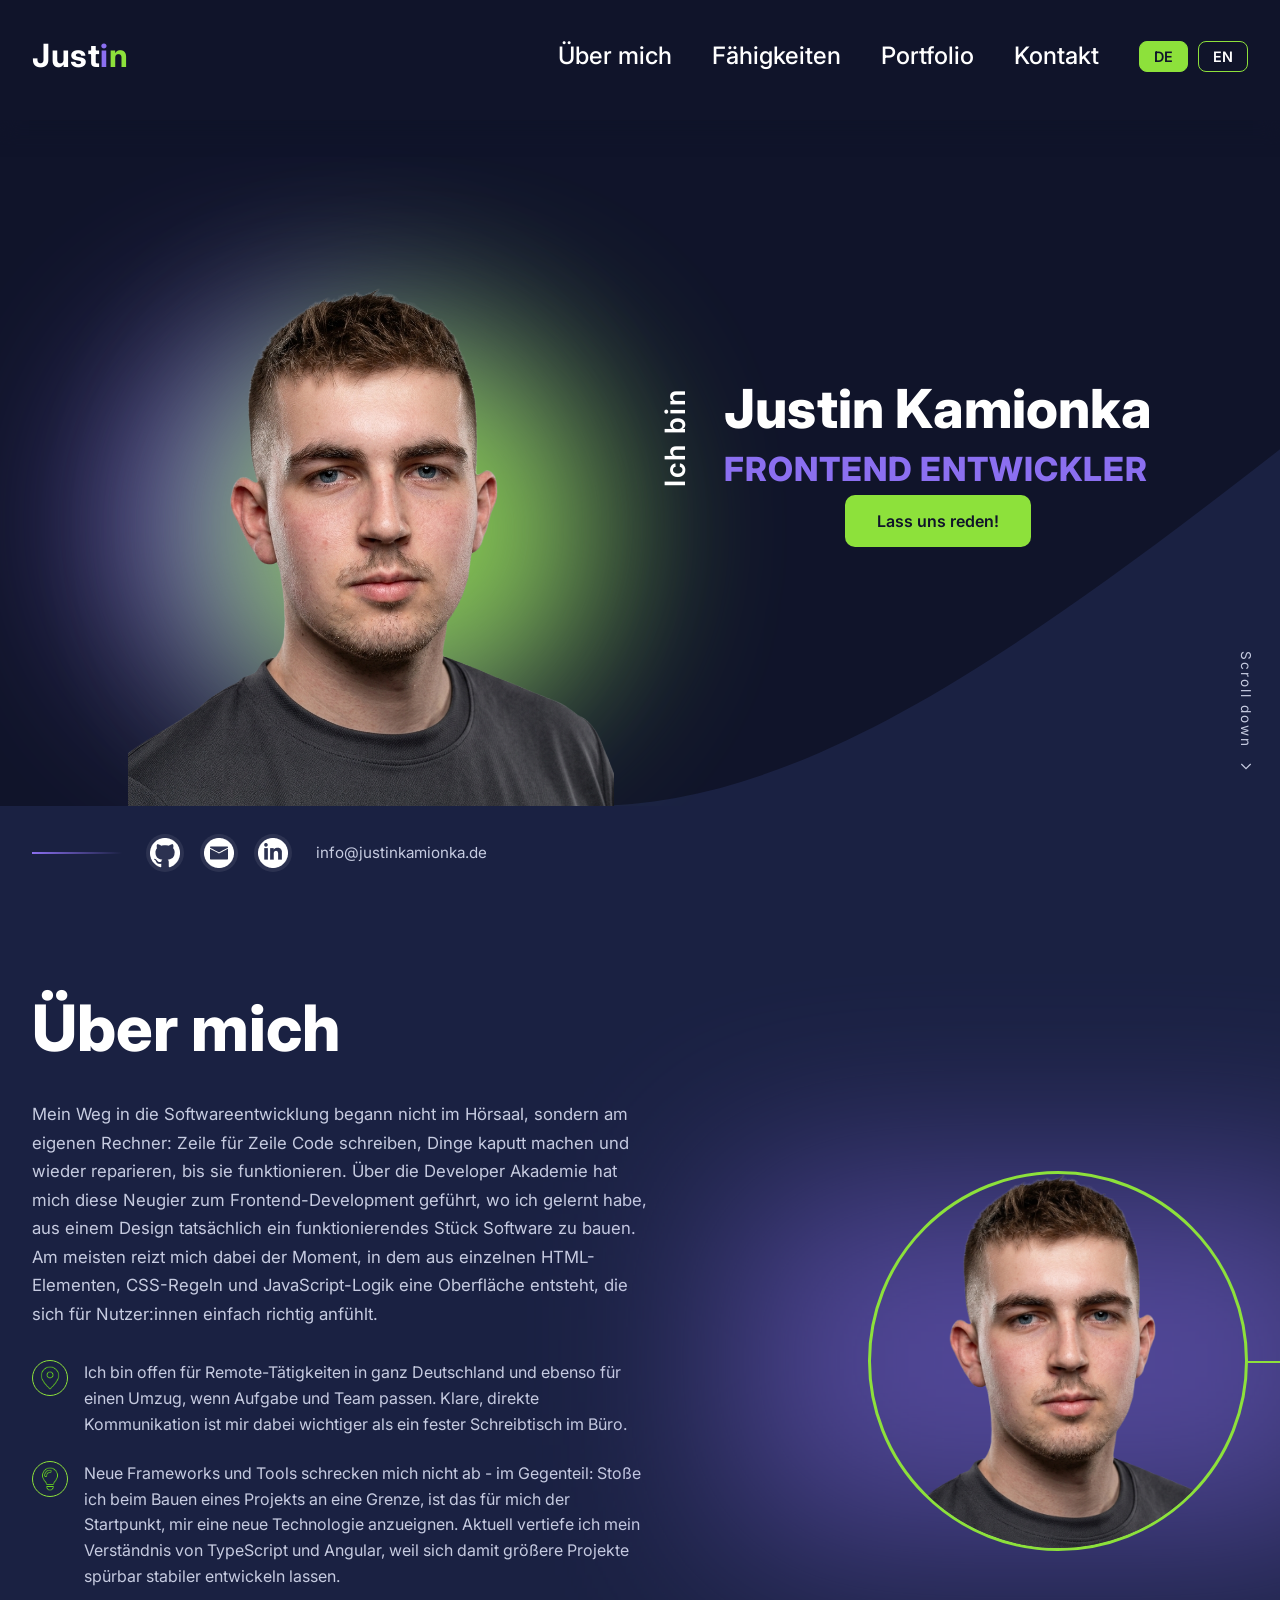
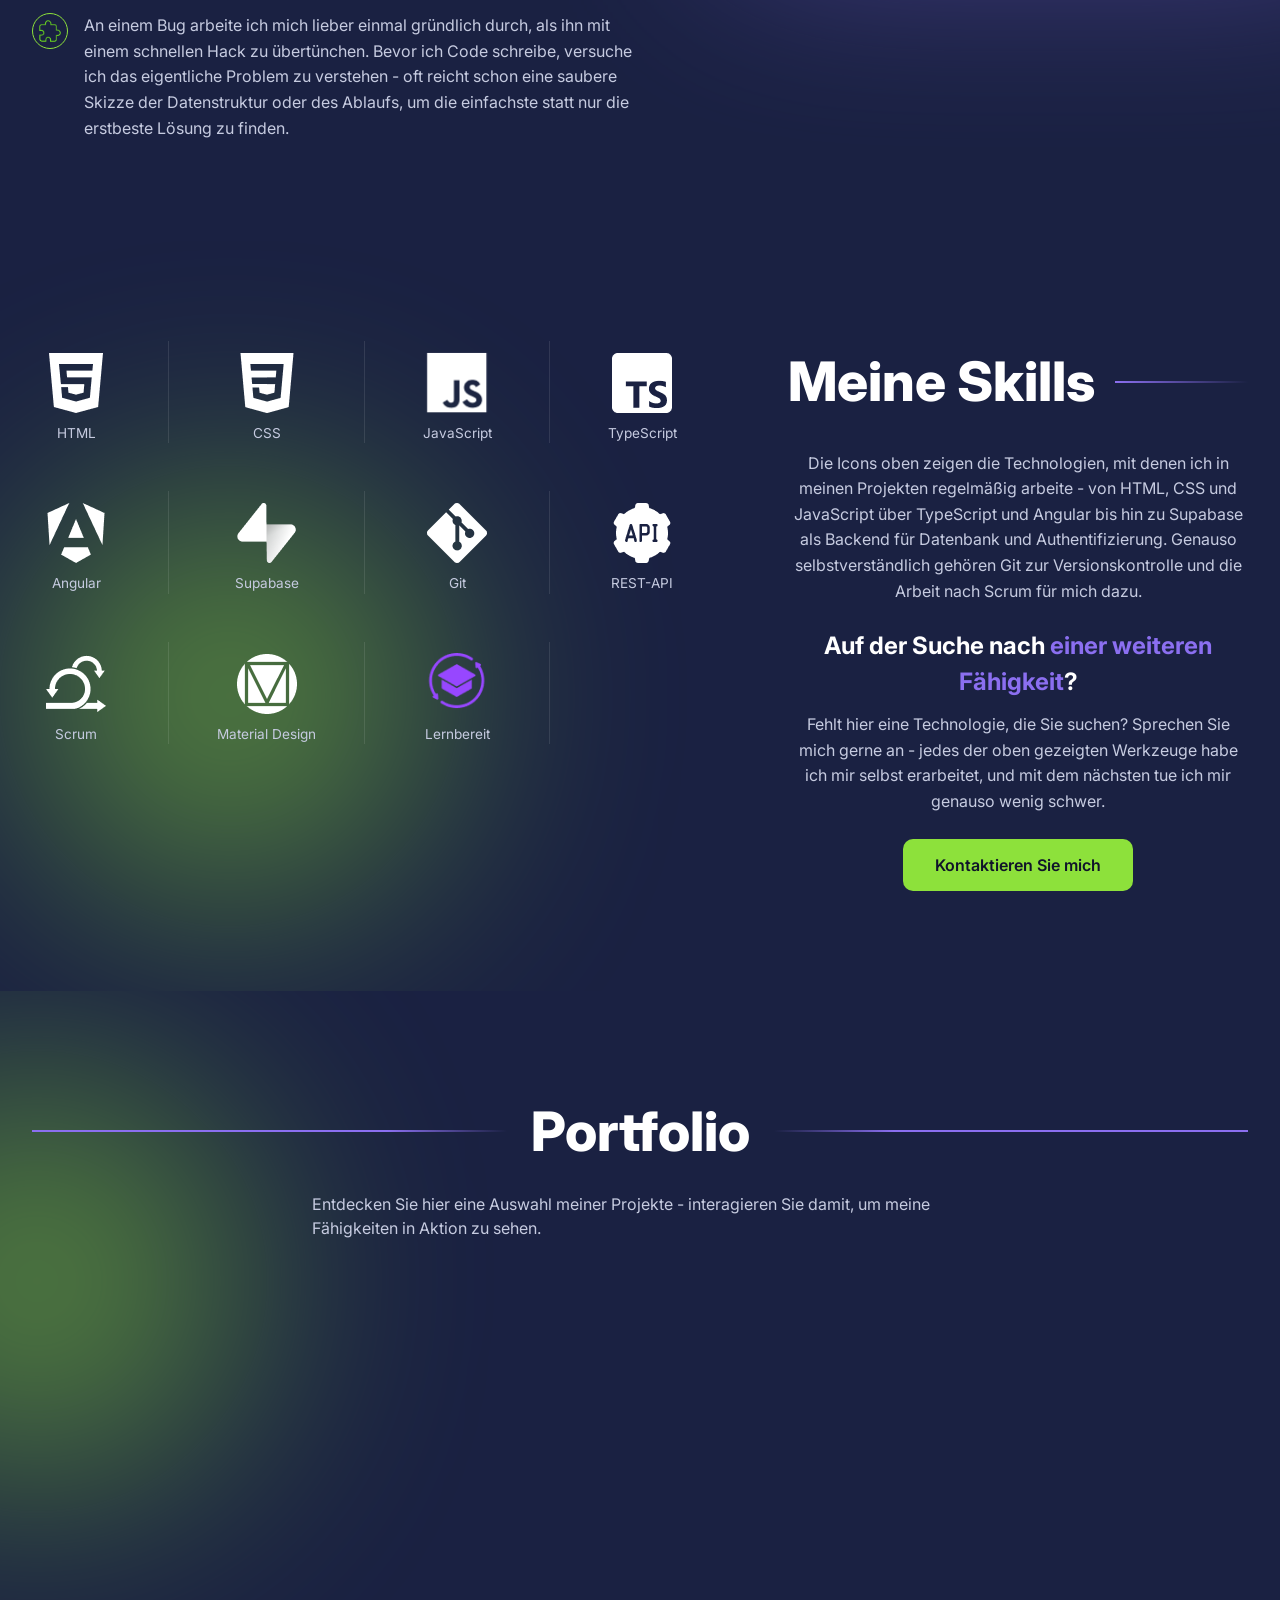
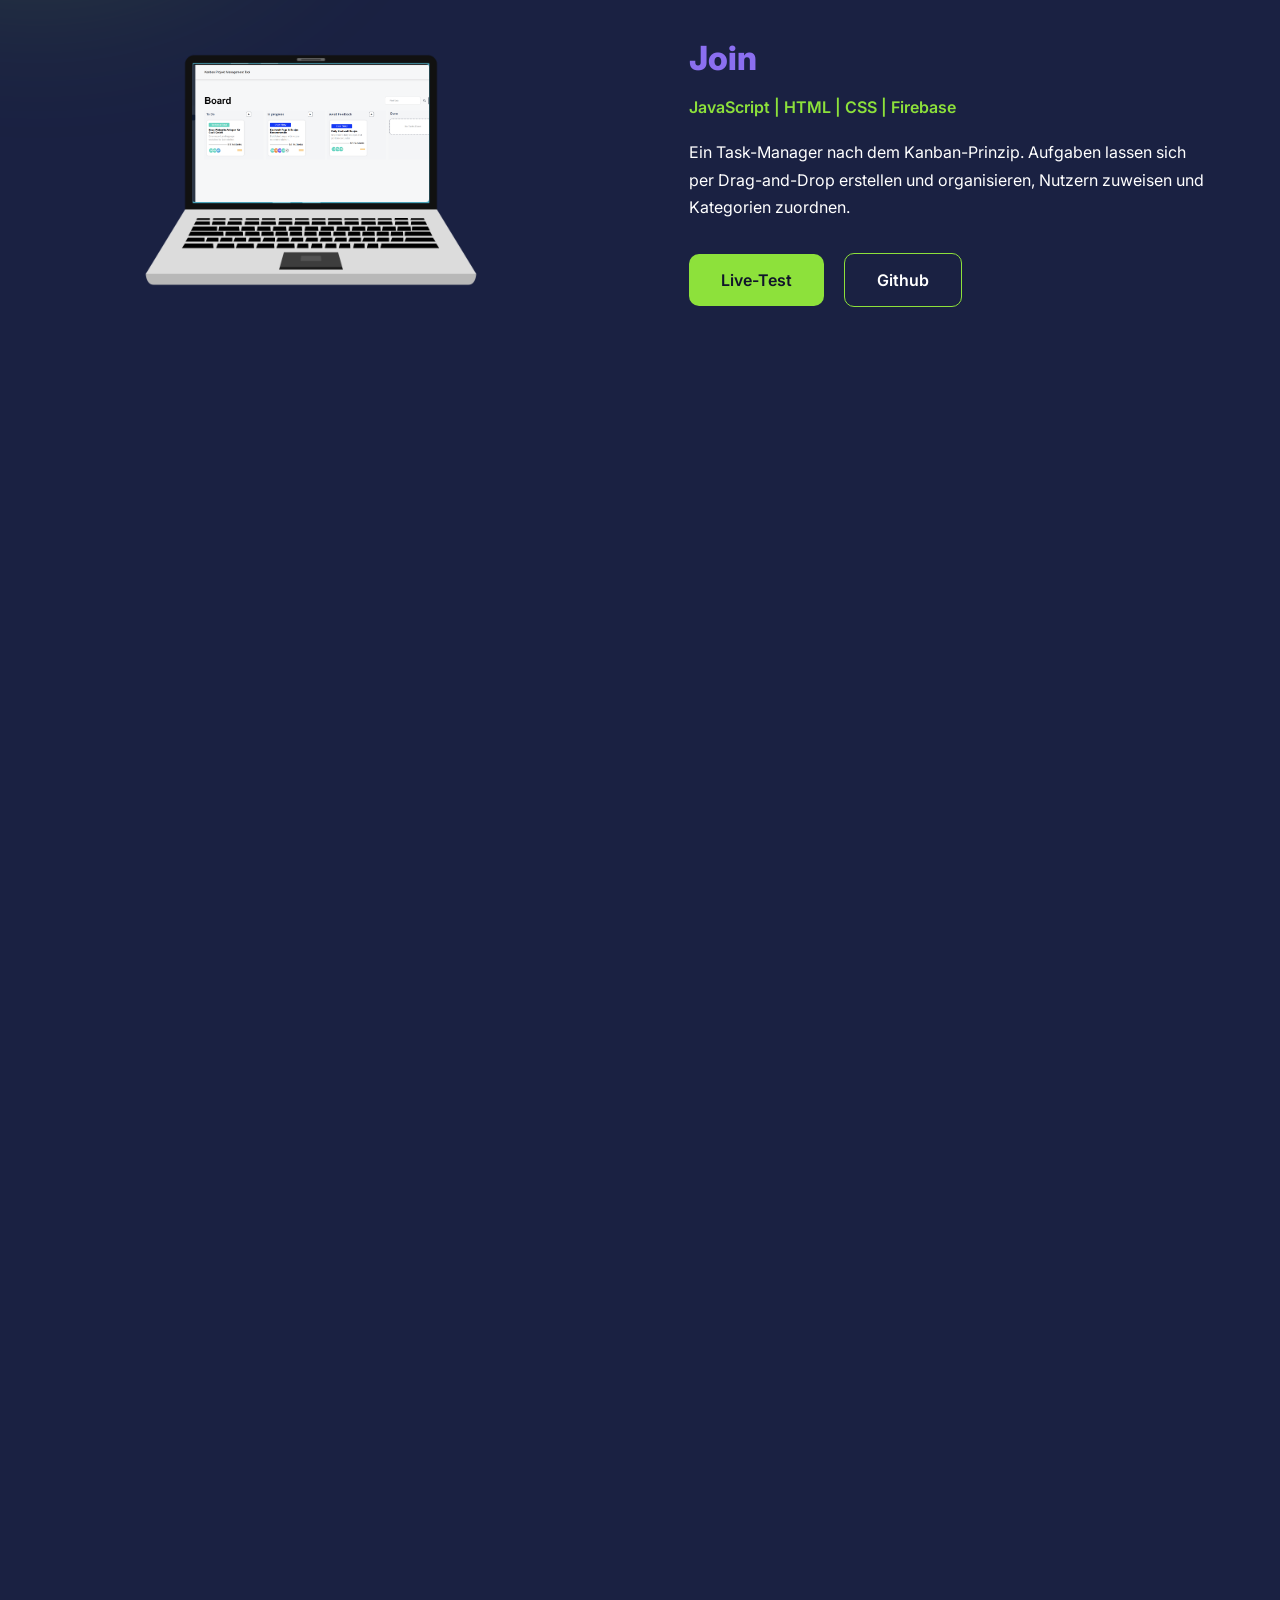
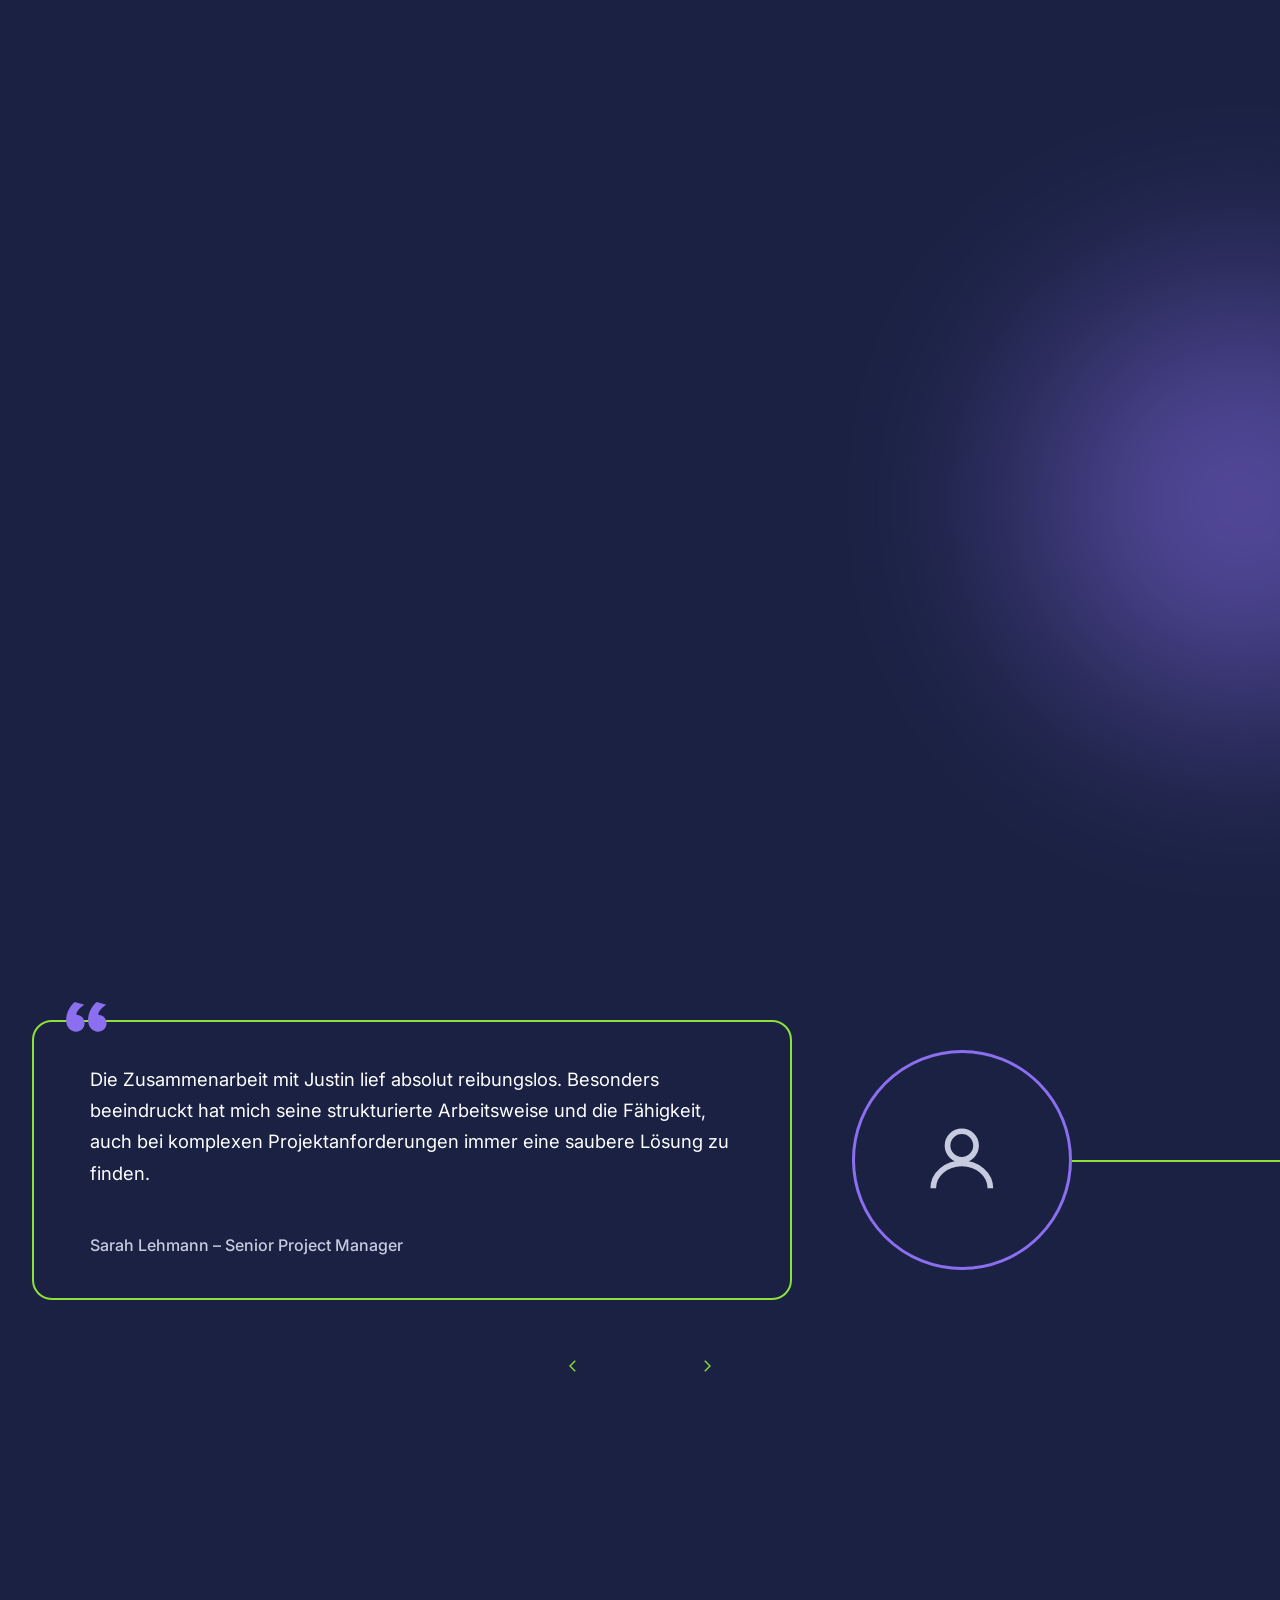
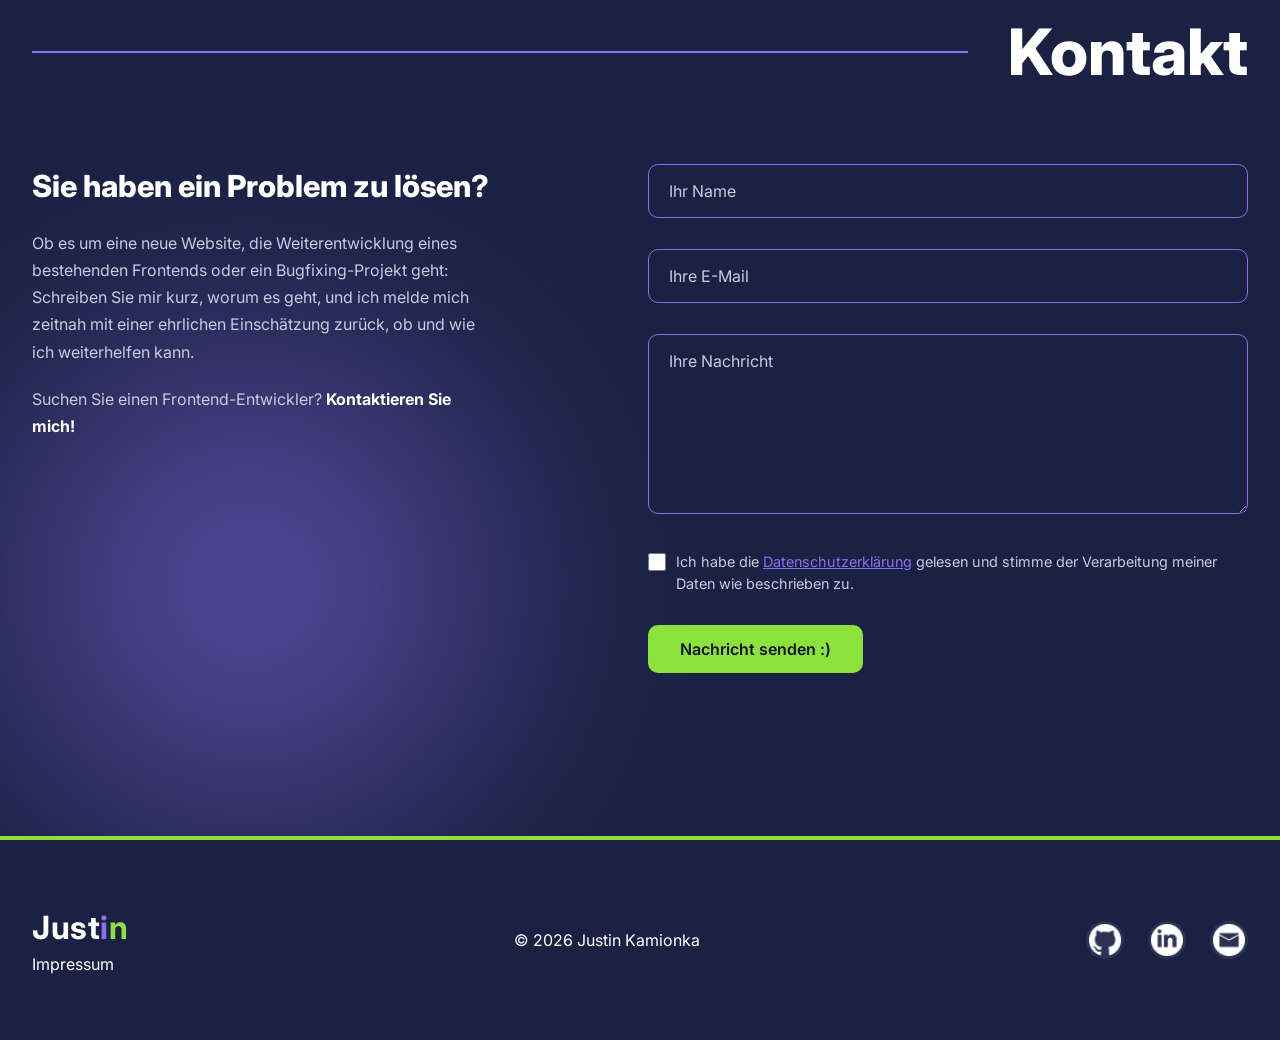
==== index.html @ 6f507225 "Fix the form" ====
<!doctype html>
<html lang="de">
  <head>
    <meta charset="UTF-8" />
    <meta name="viewport" content="width=device-width, initial-scale=1.0" />
    <title>Justin Kamionka - IT Dienstleistungen</title>
    <link rel="icon" type="image/x-icon" href="./assets/icons/favicon.png" />

    <link rel="preconnect" href="https://fonts.googleapis.com" />
    <link rel="preconnect" href="https://fonts.gstatic.com" crossorigin />
    <link
      href="https://fonts.googleapis.com/css2?family=Inter:wght@400;500;600;700;800&display=swap"
      rel="stylesheet"
    />

    <link rel="stylesheet" href="./css/style.css" />
    <link rel="stylesheet" href="./css/animation.css" />
    <link rel="stylesheet" href="./css/respo.css" />

    <script src="./js/translate.js" defer></script>
    <script src="./js/main.js" defer></script>
  </head>
  <body>
    <section class="widescreen">
      <svg width="0" height="0" style="position: absolute">
        <defs>
          <clipPath id="heroCurve" clipPathUnits="objectBoundingBox">
            <path d="M 0.46 1 C 0.62 1, 0.78 0.8, 1 0.48 L 1 1 Z" />
          </clipPath>
        </defs>
      </svg>

      <div class="hero-screen">
      <!-- Navigation: fixiert oben, Sprachumschalter + mobiles Burger-Menü (js/main.js) -->
      <header class="navbar">
        <div class="container nav-inner">
          <a class="logo" href="#home"
            >Just<span class="logo-i">i</span
            ><span class="logo-accent">n</span></a
          >

          <div class="nav-menu" id="navMenu">
            <nav class="nav-links">
              <a href="#about" data-i18n="nav.about">Über mich</a>
              <a href="#skills" data-i18n="nav.skills">Fähigkeiten</a>
              <a href="#portfolio" data-i18n="nav.portfolio">Portfolio</a>
              <a href="#contact" data-i18n="nav.contact">Kontakt</a>
            </nav>

            <div class="lang-switch">
              <button class="lang-btn active" data-lang="de">DE</button>
              <button class="lang-btn" data-lang="en">EN</button>
            </div>
          </div>

          <button
            class="nav-toggle"
            id="navToggle"
            type="button"
            aria-label="Menü öffnen"
            data-i18n-aria="nav.toggleAria"
            aria-expanded="false"
            aria-controls="navMenu"
          >
            <svg
              class="nav-toggle-icon nav-toggle-icon--open"
              viewBox="0 0 24 24"
              fill="none"
              stroke="currentColor"
              stroke-width="1.8"
              stroke-linecap="round"
            >
              <path d="M4 7h16M4 12h16M4 17h16" />
            </svg>
            <svg
              class="nav-toggle-icon nav-toggle-icon--close"
              viewBox="0 0 24 24"
              fill="none"
              stroke="currentColor"
              stroke-width="1.8"
              stroke-linecap="round"
            >
              <path d="M6 6l12 12M18 6L6 18" />
            </svg>
          </button>
        </div>
      </header>

      <section class="box hero" id="home">
        <div class="hero-inner">
          <div class="hero-image">
            <div class="hero-glow hero-glow--purple"></div>
            <div class="hero-glow hero-glow--green"></div>
            <img src="./assets/img/Justin.png" alt="Justin Kamionka" />
          </div>

          <div class="hero-content box">
            <div class="hero-text">
              <div class="hero-split">
                <span class="hero-iam" data-i18n="hero.iam">Ich bin</span>
                <h1>Justin Kamionka</h1>
                <p class="hero-role" data-i18n="hero.role">
                  Frontend Entwickler
                </p>
              </div>
              <a class="btn-primary" href="#contact" data-i18n="hero.cta"
                >Lass uns reden!</a
              >
            </div>
          </div>
        </div>

        <div class="hero-scroll">
          <span>Scroll down</span>
          <svg
            viewBox="0 0 24 24"
            fill="none"
            stroke="currentColor"
            stroke-width="1.8"
          >
            <path d="M5 9l7 7 7-7" />
          </svg>
        </div>
      </section>

      <!-- Social-Bar: schmaler Streifen mit Kontakt-/Social-Icons unterhalb des Hero -->
      <section class="social-bar">
        <div class="container social-bar-inner">
          <span class="social-bar-line"></span>

          <div class="social-links">
            <a
              class="social-icon"
              href="https://github.com/jxstin-kamionka"
              target="_blank"
              rel="noopener"
              aria-label="GitHub"
            >
              <img src="./assets/icons/GitHub.png" alt="GitHub" />
            </a>

            <a
              class="social-icon"
              href="mailto:justinkamionka@icloud.com"
              aria-label="E-Mail"
            >
              <img src="./assets/icons/Email.png" alt="E-Mail" />
            </a>

            <a
              class="social-icon"
              href="https://www.linkedin.com/in/justin-kamionka-54734835a/"
              target="_blank"
              rel="noopener"
              aria-label="LinkedIn"
            >
              <img src="./assets/icons/Linkedin button.png" alt="LinkedIn" />
            </a>

            <a class="social-email" href="mailto:info@justinkamionka.de"
              >info@justinkamionka.de</a
            >
          </div>
        </div>
      </section>
      </div>

      <!-- Über mich: Lauftext + drei Kernaussagen (Standort, Lernbereitschaft, Vorgehen) -->
      <section class="about box" id="about">
        <div class="container about-inner">
          <div class="about-content box box-left">
            <h2 data-i18n="about.heading">Über mich</h2>
            <p class="about-lead" data-i18n="about.lead">
              Mein Weg in die Softwareentwicklung begann nicht im Hörsaal,
              sondern am eigenen Rechner: Zeile für Zeile Code schreiben, Dinge
              kaputt machen und wieder reparieren, bis sie funktionieren. Über
              die Developer Akademie hat mich diese Neugier zum
              Frontend-Development geführt, wo ich gelernt habe, aus einem
              Design tatsächlich ein funktionierendes Stück Software zu bauen.
              Am meisten reizt mich dabei der Moment, in dem aus einzelnen
              HTML-Elementen, CSS-Regeln und JavaScript-Logik eine Oberfläche
              entsteht, die sich für Nutzer:innen einfach richtig anfühlt.
            </p>

            <ul class="about-points">
              <li>
                <span class="point-icon">
                  <img src="./assets/icons/Location.png" alt="" />
                </span>
                <p data-i18n="about.point1">
                  Ich bin offen für Remote-Tätigkeiten in ganz Deutschland und
                  ebenso für einen Umzug, wenn Aufgabe und Team passen. Klare,
                  direkte Kommunikation ist mir dabei wichtiger als ein fester
                  Schreibtisch im Büro.
                </p>
              </li>

              <li>
                <span class="point-icon">
                  <img src="./assets/icons/bulb desktop.png" alt="" />
                </span>
                <p data-i18n="about.point2">
                  Neue Frameworks und Tools schrecken mich nicht ab - im
                  Gegenteil: Stoße ich beim Bauen eines Projekts an eine Grenze,
                  ist das für mich der Startpunkt, mir eine neue Technologie
                  anzueignen. Aktuell vertiefe ich mein Verständnis von
                  TypeScript und Angular, weil sich damit größere Projekte
                  spürbar stabiler entwickeln lassen.
                </p>
              </li>

              <li>
                <span class="point-icon">
                  <img src="./assets/icons/puzzle desktop.png" alt="" />
                </span>
                <p data-i18n="about.point3">
                  An einem Bug arbeite ich mich lieber einmal gründlich durch,
                  als ihn mit einem schnellen Hack zu übertünchen. Bevor ich
                  Code schreibe, versuche ich das eigentliche Problem zu
                  verstehen - oft reicht schon eine saubere Skizze der
                  Datenstruktur oder des Ablaufs, um die einfachste statt nur
                  die erstbeste Lösung zu finden.
                </p>
              </li>
            </ul>
          </div>

          <div class="about-photo box box-right">
            <div class="about-photo-glow"></div>
            <div class="about-photo-circle">
              <img src="./assets/img/Justin.png" alt="Justin Kamionka" />
            </div>
            <span class="about-photo-line"></span>
          </div>
        </div>
      </section>

      <!-- Skills: Icon-Grid links, Beschreibung + CTA rechts -->
      <section class="skills box" id="skills">
        <div class="skills-glow"></div>

        <div class="container skills-inner">
          <!-- Jedes Icon trägt einzeln ".box" für das gestaffelte Wellen-Einblenden (css/animation.css) -->
          <div class="skills-grid">
            <div class="box skill-item">
              <img
                class="skill-icon"
                src="./assets/icons/HTML.png"
                alt="HTML"
              />
              <span class="skill-name">HTML</span>
            </div>

            <div class="box skill-item">
              <img class="skill-icon" src="./assets/icons/CSS.png" alt="CSS" />
              <span class="skill-name">CSS</span>
            </div>

            <div class="box skill-item">
              <img
                class="skill-icon"
                src="./assets/icons/JavaScript.png"
                alt="JavaScript"
              />
              <span class="skill-name">JavaScript</span>
            </div>

            <div class="box skill-item">
              <img
                class="skill-icon"
                src="./assets/icons/TypeScript.png"
                alt="TypeScript"
              />
              <span class="skill-name">TypeScript</span>
            </div>

            <div class="box skill-item">
              <img
                class="skill-icon"
                src="./assets/icons/Angular.png"
                alt="Angular"
              />
              <span class="skill-name">Angular</span>
            </div>

            <div class="box skill-item">
              <img
                class="skill-icon"
                src="./assets/icons/Superbase.png"
                alt="Supabase"
              />
              <span class="skill-name">Supabase</span>
            </div>

            <div class="box skill-item">
              <img class="skill-icon" src="./assets/icons/GIT.png" alt="Git" />
              <span class="skill-name">Git</span>
            </div>

            <div class="box skill-item">
              <img
                class="skill-icon"
                src="./assets/icons/RestAPI.png"
                alt="REST-API"
              />
              <span class="skill-name">REST-API</span>
            </div>

            <div class="box skill-item">
              <img
                class="skill-icon"
                src="./assets/icons/Scrum.png"
                alt="Scrum"
              />
              <span class="skill-name">Scrum</span>
            </div>

            <div class="box skill-item">
              <img
                class="skill-icon"
                src="./assets/icons/MaterialDesign.png"
                alt="Material Design"
              />
              <span class="skill-name">Material Design</span>
            </div>

            <div class="box skill-item">
              <img
                class="skill-icon"
                src="./assets/icons/Lerning.png"
                alt="Continually learning"
              />
              <span class="skill-name" data-i18n="skills.learning"
                >Lernbereit</span
              >
            </div>
          </div>

          <div class="skills-info">
            <div class="skills-heading">
              <h2 data-i18n="skills.heading">Meine Skills</h2>
              <span class="skills-line"></span>
            </div>

            <p class="skills-desc" data-i18n="skills.desc1">
              Die Icons oben zeigen die Technologien, mit denen ich in meinen
              Projekten regelmäßig arbeite - von HTML, CSS und JavaScript über
              TypeScript und Angular bis hin zu Supabase als Backend für
              Datenbank und Authentifizierung. Genauso selbstverständlich
              gehören Git zur Versionskontrolle und die Arbeit nach Scrum für
              mich dazu.
            </p>

            <h3 class="skills-cta-title" data-i18n-html="skills.ctaTitle">
              Auf der Suche nach
              <span class="highlight">einer weiteren Fähigkeit</span>?
            </h3>

            <p class="skills-desc" data-i18n="skills.desc2">
              Fehlt hier eine Technologie, die Sie suchen? Sprechen Sie mich
              gerne an - jedes der oben gezeigten Werkzeuge habe ich mir selbst
              erarbeitet, und mit dem nächsten tue ich mir genauso wenig schwer.
            </p>

            <a
              class="btn-primary skills-btn"
              href="#contact"
              data-i18n="skills.btn"
              >Kontaktieren Sie mich</a
            >
          </div>
        </div>
      </section>

      <!--
        Portfolio: drei Projektkarten (Laptop-Mockup + Screenshot, abwechselnd
        gespiegelt via ".portfolio-item--reverse"). Neue Projekte folgen
        demselben Markup-Muster.
      -->
      <section class="portfolio" id="portfolio">
        <div class="portfolio-glow-clip">
          <div class="portfolio-glow portfolio-glow--green"></div>
          <div class="portfolio-glow portfolio-glow--purple"></div>
        </div>

        <div class="container portfolio-header">
          <span class="portfolio-line-left"></span>
          <h2 data-i18n="portfolio.heading">Portfolio</h2>
          <span class="portfolio-line"></span>
        </div>

        <p class="portfolio-intro container" data-i18n="portfolio.intro">
          Entdecken Sie hier eine Auswahl meiner Projekte - interagieren Sie
          damit, um meine Fähigkeiten in Aktion zu sehen.
        </p>

        <div class="container portfolio-list">
          <div class="portfolio-sticky">
          <div class="portfolio-item is-active">
            <div class="portfolio-image">
              <img
                class="portfolio-laptop"
                src="./assets/img/laptop.png"
                alt=""
                aria-hidden="true"
              />
              <img
                class="portfolio-screenshot"
                src="./assets/img/Join.png"
                alt="Join Kanban-Board"
              />
            </div>

            <div class="portfolio-text">
              <h3>Join</h3>
              <p class="portfolio-stack">JavaScript | HTML | CSS | Firebase</p>
              <p class="portfolio-desc" data-i18n="portfolio.join.desc">
                Ein Task-Manager nach dem Kanban-Prinzip. Aufgaben lassen sich
                per Drag-and-Drop erstellen und organisieren, Nutzern zuweisen
                und Kategorien zuordnen.
              </p>
              <div class="portfolio-actions">
                <a
                  class="btn-primary"
                  href="https://join.justinkamionka.de"
                  target="_blank"
                  rel="noopener"
                  data-i18n="portfolio.liveTest"
                  >Live-Test</a
                >
                <a
                  class="btn-secondary"
                  href="https://github.com/jxstin-kamionka/join"
                  target="_blank"
                  rel="noopener"
                  >Github</a
                >
              </div>
            </div>
          </div>

          <div class="portfolio-item portfolio-item--reverse">
            <div class="portfolio-image">
              <img
                class="portfolio-laptop"
                src="./assets/img/laptop.png"
                alt=""
                aria-hidden="true"
              />
              <img
                class="portfolio-screenshot"
                src="./assets/img/ElPoloLoco.png"
                alt="El Pollo Loco Jump-and-Run-Spiel"
              />
            </div>

            <div class="portfolio-text">
              <h3>El Pollo Loco</h3>
              <p class="portfolio-stack">JavaScript | HTML | CSS</p>
              <p class="portfolio-desc" data-i18n="portfolio.pollo.desc">
                Ein Jump-and-Run-Spiel nach objektorientiertem Ansatz. Sammle
                Münzen und wirf Flaschen, um dich gegen die Gegner in der Wüste
                zu behaupten.
              </p>
              <div class="portfolio-actions">
                <a
                  class="btn-primary"
                  href="https://polloloco.justinkamionka.de/"
                  target="_blank"
                  rel="noopener"
                  data-i18n="portfolio.liveTest"
                  >Live-Test</a
                >
                <a
                  class="btn-secondary"
                  href="https://github.com/jxstin-kamionka/el_polo_loco"
                  target="_blank"
                  rel="noopener"
                  >Github</a
                >
              </div>
            </div>
          </div>

          <div class="portfolio-item">
            <div class="portfolio-image">
              <img
                class="portfolio-laptop"
                src="./assets/img/laptop.png"
                alt=""
                aria-hidden="true"
              />
              <img
                class="portfolio-screenshot"
                src="./assets/img/Pokedex.png"
                alt="Pokédex"
              />
            </div>

            <div class="portfolio-text">
              <h3>Pokédex</h3>
              <p class="portfolio-stack">JavaScript | HTML | CSS | API</p>
              <p class="portfolio-desc" data-i18n="portfolio.pokedex.desc">
                Basierend auf der PokéAPI - eine einfache Bibliothek, die
                Pokémon-Informationen bereitstellt und katalogisiert.
              </p>
              <div class="portfolio-actions">
                <a
                  class="btn-primary"
                  href="https://pokedex.justinkamionka.de/"
                  target="_blank"
                  rel="noopener"
                  data-i18n="portfolio.liveTest"
                  >Live-Test</a
                >
                <a
                  class="btn-secondary"
                  href="https://github.com/jxstin-kamionka/Pokedex"
                  target="_blank"
                  rel="noopener"
                  >Github</a
                >
              </div>
            </div>
          </div>
          </div>
        </div>
      </section>

      <!--
        Testimonials: nur EIN Kartenslot im Markup. Inhalt wird per JS
        (js/main.js -> showTestimonial) aus translate.js-Übersetzungen
        nachgeladen, gesteuert über Pfeile/Dots.
      -->
      <section class="testimonials box" id="testimonials">
        <div class="container testimonials-inner">
          <div class="testimonial-card-wrap">
            <div class="testimonial-card">
              <svg
                class="testimonial-quote"
                viewBox="0 0 24 24"
                fill="currentColor"
              >
                <path
                  d="M7.17 6C4.87 8 3.5 10.8 3.5 13.86c0 2.9 1.9 4.9 4.24 4.9 2.1 0 3.66-1.62 3.66-3.63 0-1.9-1.34-3.36-3.1-3.53-.2-.02-.4-.02-.4-.24 0-1.4 1.6-3.1 3.4-4.2L7.17 6zm9.4 0c-2.3 2-3.67 4.8-3.67 7.86 0 2.9 1.9 4.9 4.24 4.9 2.1 0 3.66-1.62 3.66-3.63 0-1.9-1.34-3.36-3.1-3.53-.2-.02-.4-.02-.4-.24 0-1.4 1.6-3.1 3.4-4.2L16.57 6z"
                />
              </svg>

              <p class="testimonial-quote-text" id="testimonialText">
                Fügen Sie hier ein Zitat eines ehemaligen Kollegen oder
                Teampartners ein. Was hat diese Person an der Zusammenarbeit mit
                Ihnen besonders geschätzt?
              </p>
              <span class="testimonial-divider"></span>
              <p class="testimonial-author" id="testimonialAuthor">
                Vorname Nachname - Team-Partner
              </p>
            </div>

            <div class="testimonial-photo">
              <div class="testimonial-photo-circle">
                <svg
                  viewBox="0 0 24 24"
                  fill="none"
                  stroke="currentColor"
                  stroke-width="1.6"
                >
                  <circle cx="12" cy="8" r="4" />
                  <path d="M4 20c0-3.9 3.58-7 8-7s8 3.1 8 7" />
                </svg>
              </div>
              <span class="testimonial-photo-line"></span>
            </div>
          </div>

          <div class="testimonial-nav">
            <button
              class="testimonial-arrow"
              id="testimonialPrev"
              aria-label="Vorherige Bewertung"
              data-i18n-aria="testimonials.prevAria"
            >
              <svg
                viewBox="0 0 24 24"
                fill="none"
                stroke="currentColor"
                stroke-width="1.8"
              >
                <path d="M15 5l-7 7 7 7" />
              </svg>
            </button>

            <div class="box testimonial-dots" id="testimonialDots">
              <button
                class="testimonial-dot active"
                data-index="0"
                aria-label="Bewertung 1"
              ></button>
              <button
                class="testimonial-dot"
                data-index="1"
                aria-label="Bewertung 2"
              ></button>
              <button
                class="testimonial-dot"
                data-index="2"
                aria-label="Bewertung 3"
              ></button>
            </div>

            <button
              class="testimonial-arrow"
              id="testimonialNext"
              aria-label="Nächste Bewertung"
              data-i18n-aria="testimonials.nextAria"
            >
              <svg
                viewBox="0 0 24 24"
                fill="none"
                stroke="currentColor"
                stroke-width="1.8"
              >
                <path d="M9 5l7 7-7 7" />
              </svg>
            </button>
          </div>
        </div>
      </section>

      <!--
        Kontakt: Formular wird per Fetch an mailer.php gesendet (js/main.js).
        Das versteckte "website"-Feld ist ein Honeypot gegen Spam-Bots -
        NICHT entfernen, bleibt für Menschen unsichtbar/leer.
      -->
      <section class="contact box" id="contact">
        <div class="contact-glow"></div>

        <div class="container contact-header">
          <span class="contact-line"></span>
          <h2 data-i18n="contact.heading">Kontakt</h2>
        </div>

        <div class="container contact-inner">
          <div class="contact-text">
            <h3 data-i18n="contact.problemTitle">
              Sie haben ein Problem zu lösen?
            </h3>
            <p data-i18n="contact.problemText">
              Ob es um eine neue Website, die Weiterentwicklung eines
              bestehenden Frontends oder ein Bugfixing-Projekt geht: Schreiben
              Sie mir kurz, worum es geht, und ich melde mich zeitnah mit einer
              ehrlichen Einschätzung zurück, ob und wie ich weiterhelfen kann.
            </p>
            <p class="contact-cta" data-i18n-html="contact.cta">
              Suchen Sie einen Frontend-Entwickler?
              <strong>Kontaktieren Sie mich!</strong>
            </p>
          </div>

          <form class="contact-form" id="contactForm" novalidate>
            <input
              type="text"
              name="website"
              class="contact-honeypot"
              tabindex="-1"
              autocomplete="off"
              aria-hidden="true"
            />

            <label class="contact-field" data-field="name">
              <span class="sr-only" data-i18n="contact.srName">Ihr Name</span>
              <input
                type="text"
                name="name"
                placeholder="Ihr Name"
                data-i18n-placeholder="contact.namePlaceholder"
                required
              />
              <svg
                class="contact-field-icon"
                viewBox="0 0 24 24"
                fill="currentColor"
                aria-hidden="true"
              >
                <circle cx="12" cy="12" r="10" />
                <rect x="11" y="6" width="2" height="8" fill="#10142a" />
                <rect x="11" y="16" width="2" height="2" fill="#10142a" />
              </svg>
              <span class="contact-field-error"></span>
            </label>

            <label class="contact-field" data-field="email">
              <span class="sr-only" data-i18n="contact.srEmail"
                >Ihre E-Mail</span
              >
              <input
                type="email"
                name="email"
                placeholder="Ihre E-Mail"
                data-i18n-placeholder="contact.emailPlaceholder"
                required
              />
              <svg
                class="contact-field-icon"
                viewBox="0 0 24 24"
                fill="currentColor"
                aria-hidden="true"
              >
                <circle cx="12" cy="12" r="10" />
                <rect x="11" y="6" width="2" height="8" fill="#10142a" />
                <rect x="11" y="16" width="2" height="2" fill="#10142a" />
              </svg>
              <span class="contact-field-error"></span>
            </label>

            <label
              class="contact-field contact-field--textarea"
              data-field="message"
            >
              <span class="sr-only" data-i18n="contact.srMessage"
                >Ihre Nachricht</span
              >
              <textarea
                name="message"
                placeholder="Ihre Nachricht"
                data-i18n-placeholder="contact.messagePlaceholder"
                required
              ></textarea>
              <svg
                class="contact-field-icon"
                viewBox="0 0 24 24"
                fill="currentColor"
                aria-hidden="true"
              >
                <circle cx="12" cy="12" r="10" />
                <rect x="11" y="6" width="2" height="8" fill="#10142a" />
                <rect x="11" y="16" width="2" height="2" fill="#10142a" />
              </svg>
              <span class="contact-field-error"></span>
            </label>

            <div class="contact-field contact-consent" data-field="privacy">
            <label class="contact-checkbox">
              <input
                type="checkbox"
                name="privacy"
                id="contactPrivacy"
                required
              />
              <span data-i18n-html="contact.privacyText">
                Ich habe die
                <a href="./datenschutz.html" target="_blank" rel="noopener"
                  >Datenschutzerklärung</a
                >
                gelesen und stimme der Verarbeitung meiner Daten wie beschrieben
                zu.
              </span>
            </label>
            <span class="contact-field-error"></span>
            </div>

            <button
              class="btn-primary contact-submit"
              type="submit"
              id="contactSubmit"
              data-i18n="contact.submitBtn"
            >
              Nachricht senden :)
            </button>

            <p
              class="contact-feedback"
              id="contactFeedback"
              role="status"
              aria-live="polite"
            ></p>
          </form>
        </div>

        <button
          class="scroll-top"
          id="scrollTopBtn"
          aria-label="Nach oben scrollen"
          data-i18n-aria="contact.scrollTopAria"
        >
          <svg
            viewBox="0 0 24 24"
            fill="none"
            stroke="currentColor"
            stroke-width="1.8"
          >
            <path d="M6 15l6-6 6 6" />
          </svg>
        </button>
      </section>

      <div class="green-line"></div>

      <!-- Footer: Logo, Copyright, Impressum-Link und Social-Icons -->
      <footer class="box">
        <div class="container footer-inner">
          <div class="footer-logo">
            <a class="logo" href="#home"
              >Just<span class="logo-i">i</span
              ><span class="logo-accent">n</span></a
            >
            <a href="./impressum.html" data-i18n="footer.impressum"
              >Impressum</a
            >
          </div>
          <div class="footer-content">
            <p data-i18n="footer.copyright">&copy; 2026 Justin Kamionka</p>
          </div>
          <div class="footer-links">
            <a
              class="social-icon"
              href="https://github.com/jxstin-kamionka"
              target="_blank"
              rel="noopener noreferrer"
              ><img src="./assets/icons/GitHub.png" alt="GitHub"
            /></a>
            <a
              class="social-icon"
              href="https://www.linkedin.com/in/justin-kamionka-54734835a/"
              target="_blank"
              rel="noopener noreferrer "
              ><img src="./assets/icons/Linkedin button.png" alt="LinkedIn"
            /></a>
            <a class="social-icon" href="mailto:info@justinkamionka.de"
              ><img src="./assets/icons/Email.png" alt="E-Mail"
            /></a>
          </div>
        </div>
      </footer>
    </section>
  </body>
</html>
---- css/style.css ----
*,
*::before,
*::after {
  box-sizing: border-box;
  margin: 0;
  padding: 0;
}

html {
  scroll-behavior: smooth;
}

body {
  font-family: "Inter", "Segoe UI", Arial, sans-serif;
  background-color: var(--color-bg-light);
  color: #ffffff;
  line-height: 1.5;
  overflow-x: hidden;
}

img {
  max-width: 100%;
  display: block;
}

a {
  text-decoration: none;
  color: inherit;
}

ul {
  list-style: none;
}

button {
  font-family: inherit;
  cursor: pointer;
  border: none;
}

/* ---------- Variables ----------
   Zentrale Design-Tokens. Farben und die Container-Breite werden im
   gesamten Projekt (inkl. respo.css, legal.css, animation.css) über
   diese Variablen referenziert - hier anpassen wirkt global.
*/
:root {
  --color-bg-dark: #10142a;
  --color-bg-light: #1a2142;
  --color-green: #8de13b;
  --color-purple: #8b6ff0;
  --color-white: #ffffff;
  --color-muted: #c6cbe0;
  --container-width: 1440px;
}

.container {
  width: 100%;
  max-width: var(--container-width);
  margin: 0 auto;
  padding: 0 32px;
}

/* Trägt Navbar + Hero + Social-Bar gemeinsam auf exakt 100dvh, damit der
   Hero-Bereich (flex: 1 auf .hero) immer die Bildschirmhöhe füllt, egal wie
   hoch Navbar/Social-Bar gerade real gerendert werden - kein Nachrechnen
   von Pixel-Werten mehr nötig. Eigener Wrapper statt .widescreen, weil
   .widescreen die komplette restliche Seite mit umschließt. */
.hero-screen {
  height: 100dvh;
  display: flex;
  flex-direction: column;
}

/* ---------- Navbar ---------- */
.navbar {
  position: sticky;
  top: 0;
  left: 0;
  width: 100%;
  height: 120px;
  z-index: 20;
  padding: 32px 0;
  background: var(--color-bg-dark);
  box-shadow: 0px 10px 18px rgba(16, 20, 42, 0.8);
}

.nav-inner {
  display: flex;
  align-items: center;
  justify-content: space-between;
  gap: 24px;
}

.logo {
  font-size: 2rem;
  font-weight: 700;
  letter-spacing: 0.5px;
}

.logo-i {
  color: var(--color-purple);
}

.logo-accent {
  color: var(--color-green);
}

.nav-menu {
  display: flex;
  align-items: center;
  gap: 40px;
}

.nav-links {
  display: flex;
  align-items: center;
  gap: 40px;
}

.nav-links a {
  position: relative;
  font-size: 1.5rem;
  font-weight: 500;
  color: var(--color-white);
  transition: color 0.2s ease;
}

.nav-links a::after {
  content: "";
  position: absolute;
  left: 0;
  bottom: -6px;
  width: 100%;
  height: 2px;
  background: var(--color-green);
  transform: scaleX(0);
  transform-origin: right;
  transition: transform 0.25s ease;
}

.nav-links a:hover {
  color: var(--color-green);
}

.nav-links a:hover::after {
  transform: scaleX(1);
  transform-origin: left;
}

.lang-switch {
  display: flex;
  align-items: center;
  gap: 10px;
  height: 100%;
}

.nav-toggle {
  position: relative;
  z-index: 30;
  display: none;
  width: 40px;
  height: 40px;
  align-items: center;
  justify-content: center;
  flex: 0 0 auto;
  background: transparent;
  color: var(--color-white);
  transition: color 0.2s ease;
}

.nav-toggle:hover {
  color: var(--color-green);
}

.nav-toggle-icon {
  width: 24px;
  height: 24px;
}

.nav-toggle-icon--close {
  display: none;
}

.nav-toggle.is-open .nav-toggle-icon--open {
  display: none;
}

.nav-toggle.is-open .nav-toggle-icon--close {
  display: block;
}

body.nav-open-lock {
  overflow: hidden;
}

.lang-btn {
  min-width: 44px;
  padding: 6px 14px;
  border-radius: 8px;
  font-size: 0.9rem;
  font-weight: 600;
  background: transparent;
  color: var(--color-white);
  border: 1.5px solid var(--color-green);
  transition:
    background 0.2s ease,
    color 0.2s ease;
}

.lang-btn.active {
  background: var(--color-green);
  border-color: var(--color-green);
  color: #10142a;
}

/* ---------- Hero ---------- */
.hero {
  position: relative;
  /* flex-shrink bewusst 0: Hero darf wachsen (füllt die Reststrecke bis
     100dvh), aber nie unter die Höhe seines eigenen Inhalts schrumpfen -
     sonst würde .hero-inner (siehe unten) wieder abgeschnitten. */
  flex: 1 0 auto;
  width: 100%;
  overflow: hidden;
  background: var(--color-bg-dark);
  isolation: isolate;
  box-shadow: 0px 10px 18px rgba(16, 20, 42, 0.8);
}

/* Nutzt die in index.html per <svg><clipPath id="heroCurve"> definierte Kurve,
   um die helle Fläche hinter dem Portrait geschwungen abzuschneiden. */
.hero::after {
  content: "";
  position: absolute;
  inset: 0;
  z-index: 0;
  background: var(--color-bg-light);
  clip-path: url(#heroCurve);
}

/* Unscharfe Farbflecken hinter dem Portrait; die "sanft pulsierende"
   Animation dieser Blobs steckt in css/animation.css (glow-pulse). */
.hero-glow {
  position: absolute;
  top: 50%;
  left: 50%;
  border-radius: 50%;
  filter: blur(90px);
  z-index: 0;
  opacity: 0.85;
}

.hero-glow--purple {
  width: 400px;
  height: 380px;
  transform: translate(calc(-50% - 50px), calc(-50% - 10px));
  background: var(--color-purple);
}

.hero-glow--green {
  width: 380px;
  height: 380px;
  transform: translate(calc(-50% + 40px), -50%);
  background: var(--color-green);
}

.hero-inner {
  position: relative;
  z-index: 1;
  max-width: var(--container-width);
  margin: 0 auto;
  padding: 0 32px;
  height: 100%;
  display: flex;
  align-items: center;
  justify-content: center;
  gap: 40px;
}

.hero-image {
  position: relative;
  flex: 0 0 auto;
  align-self: flex-end;
  width: min(38vw, 520px);
  z-index: 0;
}

.hero-image::before {
  content: "";
  display: none;
  position: absolute;
  z-index: -1;
  bottom: 0;
  top: 30%;
  left: 20%;
  width: 190%;
  max-width: 900px;
  background: var(--color-bg-light);
  clip-path: url(#heroCurve);
}

.hero-image img {
  position: relative;
  z-index: 1;
  width: 100%;
  height: auto;
  object-fit: contain;
}

.hero-content {
  display: flex;
  align-items: center;
}

.hero-text {
  display: grid;
  grid-template-columns: auto auto;
  column-gap: 28px;
}

.hero-iam {
  grid-column: 1;
  grid-row: 1 / 3;
  align-self: center;
  writing-mode: vertical-rl;
  transform: rotate(180deg);
  font-size: clamp(1.2rem, 2.4vw, 1.75rem);
  font-weight: 600;
  color: var(--color-white);
  letter-spacing: 2px;
}

.hero-split {
  display: contents;
}

.hero-text h1 {
  grid-column: 2;
  grid-row: 1;
  font-size: clamp(2.2rem, 4.2vw, 3.75rem);
  font-weight: 800;
  color: var(--color-white);
  line-height: 1.1;
  white-space: nowrap;
}

.hero-role {
  grid-column: 2;
  grid-row: 2;
  font-size: clamp(1.4rem, 2.6vw, 2.25rem);
  font-weight: 800;
  text-transform: uppercase;
  color: var(--color-purple);
  letter-spacing: 1px;
  margin-top: 6px;
}

.btn-primary {
  grid-column: 2;
  grid-row: 3;
  justify-self: center;
  display: inline-block;
  padding: 14px 32px;
  background: var(--color-green);
  color: #10142a;
  font-weight: 600;
  font-size: 1rem;
  border-radius: 10px;
  transition:
    transform 0.2s ease,
    box-shadow 0.2s ease;
}

.btn-primary:hover {
  transform: translateY(-2px);
  box-shadow: 0 10px 24px rgba(141, 225, 59, 0.35);
}

.hero-scroll {
  position: absolute;
  right: 24px;
  bottom: 32px;
  z-index: 2;
  display: flex;
  flex-direction: column;
  align-items: center;
  gap: 10px;
}

.hero-scroll span {
  writing-mode: vertical-rl;
  font-size: 0.85rem;
  letter-spacing: 2px;
  color: var(--color-muted);
}

.hero-scroll svg {
  width: 16px;
  height: 16px;
  color: var(--color-muted);
  animation: scroll-bounce 1.8s ease-in-out infinite;
}

@keyframes scroll-bounce {
  0%,
  100% {
    transform: translateY(0);
  }
  50% {
    transform: translateY(6px);
  }
}

/* ---------- Social bar ---------- */
.social-bar {
  position: relative;
  background: var(--color-bg-light);
  padding: 28px 0;
  width: 100%;
}

.social-bar-inner {
  display: flex;
  align-items: center;
  gap: 24px;
}

.social-bar-line {
  width: 90px;
  height: 2px;
  flex: 0 0 auto;
  background: linear-gradient(90deg, var(--color-purple), transparent);
}

.social-links {
  display: flex;
  align-items: center;
  gap: 16px;
}

.social-icon {
  width: 38px;
  height: 38px;
  border-radius: 50%;
  display: flex;
  align-items: center;
  justify-content: center;
  color: var(--color-white);
  background: rgba(255, 255, 255, 0.08);
  transition:
    background 0.2s ease,
    color 0.2s ease,
    transform 0.2s ease;
}

.social-icon svg {
  width: 18px;
  height: 18px;
}

.social-icon:hover {
  background: var(--color-green);
  color: #10142a;
  transform: translateY(-2px);
}

.social-email {
  margin-left: 8px;
  color: var(--color-muted);
  font-size: 0.95rem;
  transition: color 0.2s ease;
}

.social-email:hover {
  color: var(--color-green);
}

/* ---------- About ---------- */
.about {
  position: relative;
  background: var(--color-bg-light);
  padding: 80px 0 100px;
  width: 100%;
  overflow: hidden;
}

.about-inner {
  display: flex;
  align-items: center;
  justify-content: space-between;
  gap: 60px;
}

.about-content {
  flex: 1 1 560px;
  max-width: 620px;
}

.about-content h2 {
  font-size: clamp(2.5rem, 5vw, 4rem);
  font-weight: 800;
  margin-bottom: 24px;
}

.about-lead {
  color: var(--color-muted);
  font-size: 1.05rem;
  line-height: 1.7;
  margin-bottom: 32px;
}

.about-points {
  display: flex;
  flex-direction: column;
  gap: 24px;
  list-style: none;
}

.about-points li {
  display: flex;
  align-items: flex-start;
  gap: 16px;
}

.point-icon {
  flex: 0 0 auto;
  width: 36px;
  height: 36px;
  border-radius: 50%;
  border: 1.5px solid var(--color-green);
  display: flex;
  align-items: center;
  justify-content: center;
  color: var(--color-green);
}

.point-icon svg {
  width: 18px;
  height: 18px;
}

.about-points p {
  color: var(--color-muted);
  line-height: 1.6;
}

.about-photo {
  position: relative;
  flex: 0 0 auto;
  width: min(30vw, 380px);
}

.about-photo-glow {
  position: absolute;
  inset: 3% -35%;
  background: var(--color-purple);
  filter: blur(100px);
  opacity: 0.5;
  z-index: 0;
}

.about-photo-circle {
  position: relative;
  z-index: 1;
  aspect-ratio: 1 / 1;
  border-radius: 50%;
  border: 3px solid var(--color-green);
  overflow: hidden;
  transition: transform 0.35s ease;
}

.about-photo:hover .about-photo-circle {
  transform: scale(1.04);
}

.about-photo-circle img {
  width: 100%;
  height: 100%;
  object-fit: cover;
}

.about-photo-line {
  position: absolute;
  top: 50%;
  left: 380px;
  width: 100vw;
  overflow: hidden;
  height: 2px;
  background: var(--color-green);
  z-index: 1;
}

/* ---------- Skills ---------- */
.skills {
  position: relative;
  background: var(--color-bg-light);
  padding: 100px 0;
  width: 100%;
  overflow: hidden;
}

/* max(...) hält den Glow-Blob innerhalb des Viewports: er sitzt normalerweise
   links außerhalb des zentrierten Containers, weicht aber auf 20px Abstand
   zurück, sobald der Viewport schmaler als --container-width wird. */
.skills-glow {
  position: absolute;
  left: max(20px, calc((100% - var(--container-width)) / 2 - 173px));
  bottom: 85px;
  width: 420px;
  height: 420px;
  border-radius: 50%;
  background: var(--color-green);
  filter: blur(120px);
  opacity: 0.5;
  z-index: 0;
}

.skills-inner {
  position: relative;
  z-index: 1;
  display: flex;
  align-items: flex-start;
  justify-content: space-between;
  gap: 60px;
}

.skills-grid {
  display: grid;
  grid-template-columns: repeat(4, auto);
  column-gap: 48px;
  row-gap: 48px;
}

.skill-item {
  display: flex;
  flex-direction: column;
  align-items: center;
  justify-content: center;
  gap: 10px;
  padding-right: 48px;
  border-right: 1px solid rgba(255, 255, 255, 0.1);
}

.skill-item:nth-child(4n) {
  border-right: none;
  padding-right: 0;
}

/* Icons enthalten den Techniknamen als eingebrannten Text im PNG (endet bei
   Pixelzeile 72 von 88 Breite); wir schneiden das per object-fit weg und
   zeigen den Namen stattdessen als echten Text unter dem Icon (.skill-name)
   - barrierefrei statt Rastergrafik-Text. */
.skill-icon {
  width: 88px;
  aspect-ratio: 88 / 72;
  object-fit: cover;
  object-position: top;
  transition:
    transform 0.3s ease,
    filter 0.3s ease;
}

.skill-name {
  font-size: 0.85rem;
  color: var(--color-muted);
  text-align: center;
}

.skill-item:hover .skill-icon {
  transform: translateY(-6px) scale(1.08);
  filter: drop-shadow(0 8px 16px rgba(141, 225, 59, 0.45));
}

.skills-info {
  flex: 0 0 420px;
  max-width: 460px;
}

.skills-heading {
  display: flex;
  align-items: center;
  gap: 20px;
  margin-bottom: 28px;
}

.skills-heading h2 {
  font-size: clamp(2.2rem, 4.4vw, 3.4rem);
  font-weight: 800;
  white-space: nowrap;
}

.skills-line {
  flex: 1;
  height: 2px;
  width: 100vw;
  background: linear-gradient(90deg, var(--color-purple), transparent);
}

.skills-desc {
  color: var(--color-muted);
  text-align: center;
  line-height: 1.6;
  margin-bottom: 24px;
}

.skills-cta-title {
  font-size: 1.5rem;
  font-weight: 700;
  text-align: center;
  margin-bottom: 12px;
}

.skills-cta-title .highlight {
  color: var(--color-purple);
}

.skills-btn {
  display: block;
  width: fit-content;
  margin: 24px auto 0;
}

/* ---------- Buttons ---------- */
.btn-secondary {
  display: inline-block;
  padding: 14px 32px;
  background: transparent;
  color: var(--color-white);
  font-weight: 600;
  font-size: 1rem;
  border: 1.5px solid var(--color-green);
  border-radius: 10px;
  transition:
    background 0.2s ease,
    color 0.2s ease,
    transform 0.2s ease;
}

.btn-secondary:hover {
  background: var(--color-green);
  color: #10142a;
  transform: translateY(-2px);
}

/* ---------- Portfolio ---------- */
.portfolio {
  position: relative;
  background: var(--color-bg-light);
  padding: 100px 0;
  width: 100%;
  /* kein overflow: hidden hier - würde die position: sticky Bühne von
     .portfolio-sticky brechen (Sticky braucht einen Vorfahren ohne eigenen
     Scroll-/Clip-Kontext). Die Glow-Blobs kriegen ihren eigenen Clip-Wrapper
     unten, statt die ganze Section zu clippen. */
}

.portfolio-glow-clip {
  position: absolute;
  inset: 0;
  overflow: hidden;
  pointer-events: none;
  z-index: 0;
}

.portfolio-glow {
  position: absolute;
  border-radius: 50%;
  filter: blur(110px);
  opacity: 0.55;
  z-index: 0;
}

.portfolio-glow--purple {
  width: 420px;
  height: 420px;
  right: max(-173px, calc((100% - var(--container-width)) / 2 - 173px));
  bottom: 209px;
  background: var(--color-purple);
}

.portfolio-glow--green {
  position: absolute;
  left: max(-173px, calc((100% - var(--container-width)) / 2 - 173px));
  top: 80px;
  width: 420px;
  height: 420px;
  border-radius: 50%;
  background: var(--color-green);
  filter: blur(120px);
  opacity: 0.5;
  z-index: 0;
}

.portfolio-header {
  position: relative;
  z-index: 1;
  display: grid;
  grid-template-columns: 1fr auto 1fr;
  align-items: center;
  gap: 24px;
  margin-bottom: 20px;
}

.portfolio-header h2 {
  font-size: clamp(2.2rem, 4.4vw, 3.4rem);
  font-weight: 800;
  white-space: nowrap;
}

.portfolio-line-left {
  width: 100%;
  height: 2px;
  background: linear-gradient(90deg, var(--color-purple), var(--color-purple) calc(100% - 120px), transparent);
}

.portfolio-line {
  width: 100%;
  height: 2px;
  background: linear-gradient(90deg, transparent, var(--color-purple) 120px, var(--color-purple));
}

.portfolio-intro {
  position: relative;
  z-index: 1;
  color: var(--color-muted);
  max-width: 720px;
  margin-bottom: 80px;
}

.portfolio-list {
  position: relative;
  z-index: 1;
  /* 100vh Scrollstrecke pro Projekt: die Sticky-Bühne bleibt so lange
     fixiert, bis alle Projekte durchgeblättert sind. */
  height: 300vh;
}

.portfolio-sticky {
  position: sticky;
  top: 0;
  height: 100vh;
  overflow: hidden;
}

.portfolio-item {
  position: absolute;
  inset: 0;
  display: flex;
  align-items: center;
  justify-content: space-around;
  gap: 60px;
  opacity: 0;
  pointer-events: none;
  transition: opacity 0.5s ease;
}

.portfolio-item.is-active {
  opacity: 1;
  pointer-events: auto;
}

.portfolio-item--reverse {
  flex-direction: row-reverse;
}

.portfolio-image {
  position: relative;
  flex: 0 0 auto;
  width: min(38vw, 480px);
  transition: transform 0.35s ease;
}

.portfolio-image:hover {
  transform: translateY(-6px) scale(1.02);
}

.portfolio-laptop {
  width: 100%;
  height: auto;
  display: block;
  pointer-events: none;
  user-select: none;
}

/* Prozentwerte sind auf das Laptop-Mockup-Bild (laptop.png) abgestimmt,
   damit der Screenshot exakt im Displaybereich sitzt. Bei einem neuen
   Mockup-Bild müssen left/top/width/height neu vermessen werden. */
.portfolio-screenshot {
  position: absolute;
  left: 25.3%;
  top: 27.8%;
  width: 49.2%;
  height: 28.9%;
  display: block;
  object-fit: cover;
  object-position: top center;
  border-radius: 3px;
}

.portfolio-text {
  flex: 1 1 420px;
  max-width: 520px;
}

.portfolio-text h3 {
  font-size: clamp(1.6rem, 2.6vw, 2.2rem);
  font-weight: 800;
  color: var(--color-purple);
  margin-bottom: 12px;
}

.portfolio-stack {
  color: var(--color-green);
  font-weight: 600;
  margin-bottom: 20px;
}

.portfolio-desc {
  color: white;
  line-height: 1.7;
  margin-bottom: 32px;
}

.portfolio-actions {
  display: flex;
  flex-wrap: wrap;
  align-items: center;
  gap: 20px;
}

/* ---------- Testimonials ---------- */
.testimonials {
  position: relative;
  background: var(--color-bg-light);
  padding: 100px 0 120px;
  width: 100%;
  overflow: hidden;
}

.testimonials-inner {
  display: flex;
  flex-direction: column;
  align-items: center;
  gap: 48px;
}

.testimonial-card-wrap {
  position: relative;
  display: flex;
  align-items: center;
  gap: 60px;
  width: 100%;
}

.testimonial-quote {
  position: absolute;
  top: -34px;
  left: 24px;
  width: 56px;
  height: 56px;
  color: var(--color-purple);
  z-index: 2;
}

.testimonial-card {
  position: relative;
  display: flex;
  flex-direction: column;
  justify-content: center;
  max-width: 760px;
  height: 280px;
  padding: 48px 56px;
  border: 2px solid var(--color-green);
  border-radius: 20px;
}

.testimonial-quote-text {
  font-size: 1.15rem;
  line-height: 1.7;
  color: var(--color-white);
  margin-bottom: 28px;
}

.testimonial-divider {
  display: block;
  width: 260px;
  max-width: 100%;
  height: 2px;
  background: var(--color-purple);
  margin-bottom: 16px;
}

.testimonial-author {
  color: var(--color-muted);
  font-weight: 500;
}

.testimonial-photo {
  position: relative;
  flex: 0 0 auto;
  width: min(20vw, 220px);
}

.testimonial-photo-circle {
  position: relative;
  z-index: 1;
  aspect-ratio: 1 / 1;
  border-radius: 50%;
  border: 3px solid var(--color-purple);
  display: flex;
  align-items: center;
  justify-content: center;
  color: var(--color-muted);
  background: var(--color-bg-light);
}

.testimonial-photo-circle svg {
  width: 40%;
  height: 40%;
}

.testimonial-photo-line {
  position: absolute;
  top: 50%;
  left: 220px;
  width: 100vw;
  height: 2px;
  background: var(--color-green);
  z-index: 1;
}

.testimonial-nav {
  display: flex;
  align-items: center;
  gap: 24px;
}

.testimonial-arrow {
  width: 36px;
  height: 36px;
  border-radius: 50%;
  display: flex;
  align-items: center;
  justify-content: center;
  color: var(--color-green);
  background: transparent;
  transition:
    background 0.2s ease,
    color 0.2s ease;
}

.testimonial-arrow svg {
  width: 18px;
  height: 18px;
}

.testimonial-arrow:hover {
  background: var(--color-green);
  color: #10142a;
}

.testimonial-dots {
  display: flex;
  align-items: center;
  gap: 10px;
}

.testimonial-dot {
  width: 10px;
  height: 10px;
  border-radius: 50%;
  background: transparent;
  border: 1.5px solid var(--color-purple);
  padding: 0;
  transition: background 0.2s ease;
}

.testimonial-dot.active {
  background: var(--color-green);
  border-color: var(--color-green);
}

/* ---------- Contact ---------- */
/* Versteckt Inhalte optisch, hält sie aber für Screenreader zugänglich
   (klassisches "visually hidden" Pattern) - genutzt für Formular-Labels. */
.sr-only {
  position: absolute;
  width: 1px;
  height: 1px;
  padding: 0;
  margin: -1px;
  overflow: hidden;
  clip: rect(0, 0, 0, 0);
  white-space: nowrap;
  border: 0;
}

.contact {
  position: relative;
  background: var(--color-bg-light);
  padding: 100px 0 140px;
  width: 100%;
  overflow: hidden;
}

.contact-glow {
  position: absolute;
  left: max(20px, calc((100% - var(--container-width)) / 2 - 173px));
  bottom: 20px;
  width: 460px;
  height: 460px;
  border-radius: 50%;
  background: var(--color-purple);
  filter: blur(130px);
  opacity: 0.55;
  z-index: 0;
}

.contact-header {
  position: relative;
  z-index: 1;
  display: flex;
  align-items: center;
  gap: 40px;
  margin-bottom: 64px;
}

.contact-line {
  flex: 1;
  height: 2px;
  background: var(--color-purple);
}

/* Ab hier ist der 1440px-Container ohnehin gekappt, deshalb darf die
   Deko-Linie hier bis zum echten Bildschirmrand gehen. Bei .portfolio-header
   sitzt die Überschrift mittig (1fr auto 1fr), bleibt also unverändert.
   Bei .contact-header steht "Kontakt" rechts, darum bleibt padding-right
   wie beim normalen Container, damit die Überschrift an Ort und Stelle bleibt. */
@media (min-width: 1440px) {
  .portfolio-header {
    max-width: none;
    padding-left: 0;
    padding-right: 0;
  }

  .contact-header {
    max-width: none;
    padding-left: 0;
    padding-right: max(32px, calc((100% - var(--container-width)) / 2 + 32px));
  }
}

.contact-header h2 {
  flex: 0 0 auto;
  font-size: clamp(2.5rem, 5vw, 4rem);
  font-weight: 800;
  white-space: nowrap;
}

.contact-inner {
  position: relative;
  z-index: 1;
  display: flex;
  align-items: flex-start;
  justify-content: space-between;
  gap: 80px;
}

.contact-text {
  flex: 1 1 380px;
  max-width: 460px;
}

.contact-text h3 {
  font-size: clamp(1.5rem, 2.4vw, 1.9rem);
  font-weight: 800;
  margin-bottom: 20px;
}

.contact-text p {
  color: var(--color-muted);
  line-height: 1.7;
  margin-bottom: 20px;
}

.contact-cta strong {
  color: var(--color-white);
}

.contact-form {
  flex: 1 1 480px;
  max-width: 600px;
  display: flex;
  flex-direction: column;
  gap: 5px;
}

.contact-honeypot {
  position: absolute;
  left: -9999px;
  width: 1px;
  height: 1px;
  opacity: 0;
}

.contact-field {
  position: relative;
}

.contact-field input,
.contact-field textarea {
  width: 100%;
  background: transparent;
  border: 1.5px solid var(--color-purple);
  border-radius: 10px;
  padding: 16px 48px 16px 20px;
  color: var(--color-white);
  font-family: inherit;
  font-size: 1rem;
  transition: border-color 0.2s ease;
}

.contact-field input::placeholder,
.contact-field textarea::placeholder {
  color: var(--color-muted);
}

.contact-field input:focus,
.contact-field textarea:focus {
  outline: none;
  border-color: var(--color-green);
}

.contact-field--textarea textarea {
  min-height: 180px;
  resize: vertical;
}

.contact-field-icon {
  display: none;
  position: absolute;
  top: 17px;
  right: 16px;
  width: 22px;
  height: 22px;
  color: #ff5c5c;
}

.contact-field-error {
  display: block;
  margin-top: 8px;
  color: #ff5c5c;
  font-size: 0.85rem;
  height: 18px;
  line-height: 18px;
  overflow: hidden;
  visibility: hidden;
}

.contact-field.has-error input,
.contact-field.has-error textarea {
  border-color: #ff5c5c;
}

.contact-field.has-error .contact-field-icon {
  display: block;
}

.contact-field.has-error .contact-field-error {
  visibility: visible;
}

.contact-checkbox {
  display: flex;
  align-items: flex-start;
  gap: 10px;
  color: var(--color-muted);
  font-size: 0.9rem;
  line-height: 1.5;
}

.contact-checkbox input {
  flex: 0 0 auto;
  width: 18px;
  height: 18px;
  margin-top: 2px;
  accent-color: var(--color-green);
}

.contact-checkbox a {
  color: var(--color-purple);
  text-decoration: underline;
}

.contact-checkbox a:hover {
  color: var(--color-green);
}

.contact-consent.has-error .contact-checkbox {
  color: #ff8a8a;
}

.contact-submit {
  width: fit-content;
}

.contact-submit:disabled {
  background: rgba(255, 255, 255, 0.15);
  color: rgba(255, 255, 255, 0.5);
  cursor: not-allowed;
  box-shadow: none;
}

.contact-submit:disabled:hover {
  transform: none;
  box-shadow: none;
}

.contact-feedback {
  min-height: 1.2em;
  font-size: 0.9rem;
}

.contact-feedback.is-success {
  color: var(--color-green);
}

.contact-feedback.is-error {
  color: #ff8a8a;
}

.scroll-top {
  position: fixed;
  right: 32px;
  bottom: 32px;
  z-index: 30;
  width: 48px;
  height: 48px;
  border-radius: 50%;
  display: flex;
  align-items: center;
  justify-content: center;
  background: var(--color-bg-dark);
  border: 1.5px solid var(--color-muted);
  color: var(--color-white);
  opacity: 0;
  visibility: hidden;
  transform: translateY(10px);
  transition:
    opacity 0.25s ease,
    transform 0.25s ease,
    visibility 0.25s ease,
    border-color 0.2s ease,
    color 0.2s ease;
}

.scroll-top svg {
  width: 20px;
  height: 20px;
}

.scroll-top.visible {
  opacity: 1;
  visibility: visible;
  transform: translateY(0);
}

.scroll-top:hover {
  border-color: var(--color-green);
  color: var(--color-green);
}

.green-line {
  position: relative;
  width: 100%;
  height: 4px;
  background: var(--color-green);
  z-index: 1;
}

footer {
  position: relative;
  background: var(--color-bg-light);
  padding: 32px 0;
  width: 100%;
}

.footer-inner {
  display: flex;
  justify-content: space-between;
  align-items: center;
  min-height: 136px;
}

.footer-links {
  display: flex;
  align-items: center;
  gap: 24px;
}

.footer-links img {
  width: 32px;
  height: 32px;
}

.footer-logo {
  display: flex;
  flex-direction: column;
}
---- css/animation.css ----
/* ==========================================================================
   Scroll-Reveal: Ausgangszustand der Elemente vor dem Einblenden
   ========================================================================== */
.box {
  opacity: 0;
  transform: translateY(32px); /* Startet leicht nach unten verschoben */
  transition:
    opacity 0.7s cubic-bezier(0.16, 0.84, 0.44, 1),
    transform 0.7s cubic-bezier(0.16, 0.84, 0.44, 1);
}

/* Die Klasse, die per JavaScript hinzugefügt wird, sobald das Element sichtbar wird */
.box.sichtbar {
  opacity: 1;
  transform: translateY(0);
}

/* Richtungsvarianten: seitliches Einschweben statt nur von unten,
   für zweispaltige Layouts wie den About-Bereich */
.box-left {
  transform: translate(-40px, 0);
}

.box-right {
  transform: translate(40px, 0);
}

.box-left.sichtbar,
.box-right.sichtbar {
  transform: translate(0, 0);
}

/* Gestaffeltes Einblenden: Skill-Icons laufen zeilenweise als Welle ein */
.skills-grid .box:nth-child(4n + 2) {
  transition-delay: 0.08s;
}

.skills-grid .box:nth-child(4n + 3) {
  transition-delay: 0.16s;
}

.skills-grid .box:nth-child(4n + 4) {
  transition-delay: 0.24s;
}

/* ==========================================================================
   Ambientes Glühen: sanft pulsierende Hintergrund-Blobs
   ========================================================================== */
@keyframes glow-pulse {
  0%,
  100% {
    opacity: 0.85;
  }
  50% {
    opacity: 0.5;
  }
}

.hero-glow,
.about-photo-glow,
.skills-glow,
.portfolio-glow,
.contact-glow {
  animation: glow-pulse 7s ease-in-out infinite;
}

.hero-glow--green,
.portfolio-glow--purple,
.contact-glow {
  animation-delay: -3.5s;
}

/* Sanftes Schweben des Hero-Portraits */
@keyframes float-y {
  0%,
  100% {
    transform: translateY(0);
  }
  50% {
    transform: translateY(-10px);
  }
}

.hero-image img {
  animation: float-y 5s ease-in-out infinite;
}

/* Weicher Wechsel der Testimonial-Inhalte beim Slide-Wechsel */
.testimonial-card {
  transition:
    opacity 0.2s ease,
    transform 0.2s ease;
}

.testimonial-card.is-fading {
  opacity: 0;
  transform: translateY(6px);
}

/* Bewegung reduzieren, wenn vom Nutzer per Systemeinstellung gewünscht */
@media (prefers-reduced-motion: reduce) {
  .box {
    transition: none;
  }

  .hero-glow,
  .about-photo-glow,
  .skills-glow,
  .portfolio-glow,
  .contact-glow,
  .hero-image img,
  .hero-scroll svg {
    animation: none;
  }
}
---- css/respo.css ----
/* ---------- Responsive ----------
   Mobile-Anpassungen als Overrides zu style.css/legal.css. Die drei
   Breakpoints unten sind bewusst gestaffelt: 980px = Tablet/Nav-Umbruch,
   520px = kleine Handys, 420px = sehr schmale Displays.
*/

/* Tablet & Mobile: Burger-Menü ersetzt die Desktop-Navigation, Hero und
   Grid-Layouts stapeln sich untereinander statt nebeneinander. */
@media (max-width: 980px) {
  .nav-toggle {
    display: flex;
  }

  /* Vollflächiges Overlay-Menü; Sichtbarkeit wird per .is-open aus
     js/main.js (navToggle-Click-Handler) umgeschaltet. */
  .nav-menu {
    position: fixed;
    inset: 0;
    top: 60px;
    z-index: 25;
    flex-direction: column;
    justify-content: flex-start;
    align-items: center;
    gap: 32px;
    padding-top: 56px;
    background: rgba(16, 20, 42, 0.94);
    opacity: 0;
    visibility: hidden;
    transform: translateY(-16px);
    transition:
      opacity 0.25s ease,
      transform 0.25s ease,
      visibility 0.25s ease;
  }

  .navbar {
    height: 60px !important;
    padding: 5px !important;
  }

  .nav-menu.is-open {
    opacity: 1;
    visibility: visible;
    transform: translateY(0);
  }

  .nav-links {
    flex-direction: column;
    align-items: center;
    gap: 32px;
  }

  .nav-links a {
    font-size: 1.6rem;
  }

  .nav-menu .lang-switch {
    gap: 10px;
  }

  .nav-menu .lang-btn {
    border: none;
    background: transparent;
    padding: 2px 4px;
    font-size: 1.05rem;
    color: var(--color-muted);
  }

  .nav-menu .lang-btn.active {
    background: transparent;
    color: var(--color-green);
  }

  footer {
    padding: 40px 0;
    text-align: center;
  }

  .footer-inner {
    flex-direction: column;
    min-height: 0;
    gap: 24px;
  }

  .footer-logo {
    align-items: center;
  }

  .footer-links {
    justify-content: center;
  }

  .skill-item {
    border-right: none;
    padding-right: 0;
  }

  .hero::after {
    display: none;
  }

  .hero-inner {
    flex-direction: column;
    justify-content: center;
    text-align: center;
    padding-top: 24px;
    padding-bottom: 0px;
    gap: 0px;
  }

  .hero-image {
    width: min(82vw, 380px);
    height: min(48vh, 380px);
    margin-top: min(6vw, 28px);
    align-self: center;
  }

  /* Höhen-Limit statt reiner Breiten-Skalierung: verhindert, dass der
     Kopf-Ausschnitt (kein Leerraum im PNG) auf niedrigen/schmalen
     Viewports oben aus dem Hero-Bereich "rausschaut". */
  .hero-image img {
    top: 10px;
    height: 100%;
  }

  .hero-image::before {
    display: block;
    z-index: 0;
    left: 50%;
    top: 68%;
    bottom: -10px;
    width: 100vw;
    max-width: none;
    transform: translateX(-50%);
  }

  .hero-content {
    position: relative;
    z-index: 3;
    height: 100%;
    width: calc(100% + 64px);
    margin-left: -32px;
    margin-right: -32px;
    justify-content: center;
    background: var(--color-bg-light);
    padding: 24px 16px 8px;
  }

  .hero-text {
    column-gap: 16px;
  }

  .hero-iam {
    font-size: 1.1rem;
  }

  .hero-text h1 {
    white-space: normal;
  }

  .hero-scroll {
    display: none;
  }

  .social-bar-inner {
    flex-wrap: wrap;
    justify-content: center;
    row-gap: 16px;
  }

  .social-links {
    flex-wrap: wrap;
    justify-content: center;
    row-gap: 12px;
  }

  .social-email {
    margin-left: 0;
  }

  .about-inner {
    flex-direction: column-reverse;
    text-align: center;
  }

  .about-photo-line {
    display: none;
  }

  .about-points li {
    text-align: left;
  }

  .skills-inner {
    flex-direction: column-reverse;
    align-items: center;
  }

  .skills-grid {
    grid-template-columns: repeat(3, 1fr);
    justify-content: center;
    column-gap: 24px;
    row-gap: 32px;
  }

  /* Feste Icon-Breite entfällt: Icon füllt seine Grid-Spalte (max. 88px),
     dadurch nie breiter als der Container - kein Clipping auf schmalen
     Handys mehr, ganz ohne eigenen Breakpoint. */
  .skill-icon {
    width: 100%;
    max-width: 88px;
  }

  .skills-info {
    flex: none;
    max-width: 100%;
    text-align: center;
  }

  .skills-heading {
    justify-content: center;
  }

  .skills-heading h2 {
    white-space: normal;
  }

  .portfolio {
    padding: 0 16px;
  }

  .portfolio-header {
    gap: 16px;
  }

  .portfolio-item,
  .portfolio-item--reverse {
    flex-direction: column;
    gap: 0px;
  }

  .portfolio-image {
    width: min(80vw, 420px);
  }

  .portfolio-text {
    max-width: 100%;
    text-align: center;
  }

  .portfolio-actions {
    justify-content: center;
  }

  .testimonial-card-wrap {
    flex-direction: column;
    gap: 44px;
  }

  .testimonial-photo {
    order: -1;
  }

  .testimonial-card {
    max-width: 100%;
    height: 380px;
    padding: 40px 28px;
  }

  .testimonial-photo {
    width: min(40vw, 180px);
  }

  .testimonial-photo-line {
    display: none;
  }

  .contact-header {
    gap: 20px;
  }

  .contact-header h2 {
    white-space: normal;
  }

  .contact-inner {
    flex-direction: column;
    text-align: center;
    align-items: center;
  }

  .contact-text {
    max-width: 100%;
    flex: none;
  }

  .contact-checkbox {
    text-align: left;
  }

  .contact-submit {
    margin: 0 auto;
  }

  .scroll-top {
    right: 20px;
    bottom: 20px;
  }
}

/* Kleine Handys: engere Innenabstände statt struktureller Umbrüche */
@media (max-width: 520px) {
  .navbar {
    padding: 20px 0;
  }

  .container {
    padding: 0 20px;
  }

  .testimonial-card {
    height: 420px;
  }

  .legal-container {
    padding: 0 20px;
  }
}

/* Sehr schmale Displays: verkleinert Bild-/Schriftgrößen weiter, damit
   nichts überläuft */
@media (max-width: 420px) {
  .hero-image {
    width: min(70vw, 260px);
  }

  .hero-image img {
    top: 60px;
  }

  .portfolio-image {
    width: min(90vw, 340px);
  }

  .testimonial-photo {
    width: min(45vw, 150px);
  }

  .testimonial-card {
    height: 460px;
  }

  .hero-inner {
    padding: 0 5px;
  }

  .hero-content {
    width: calc(100% + 10px);
    margin-left: -5px;
    margin-right: -5px;
  }

  .hero-iam {
    font-size: 0.7rem;
  }

  .hero-split h1 {
    font-size: 1.4rem;
  }

  .hero-split p {
    font-size: 1rem;
  }

  .contact-field input,
  .contact-field textarea {
    padding: 14px 40px 14px 16px;
  }

  .hero-image {
    margin-top: 10vh;
  }
}
@media (max-width: 350px) {
  .hero-image img {
    margin-top: 20px;
  }
}
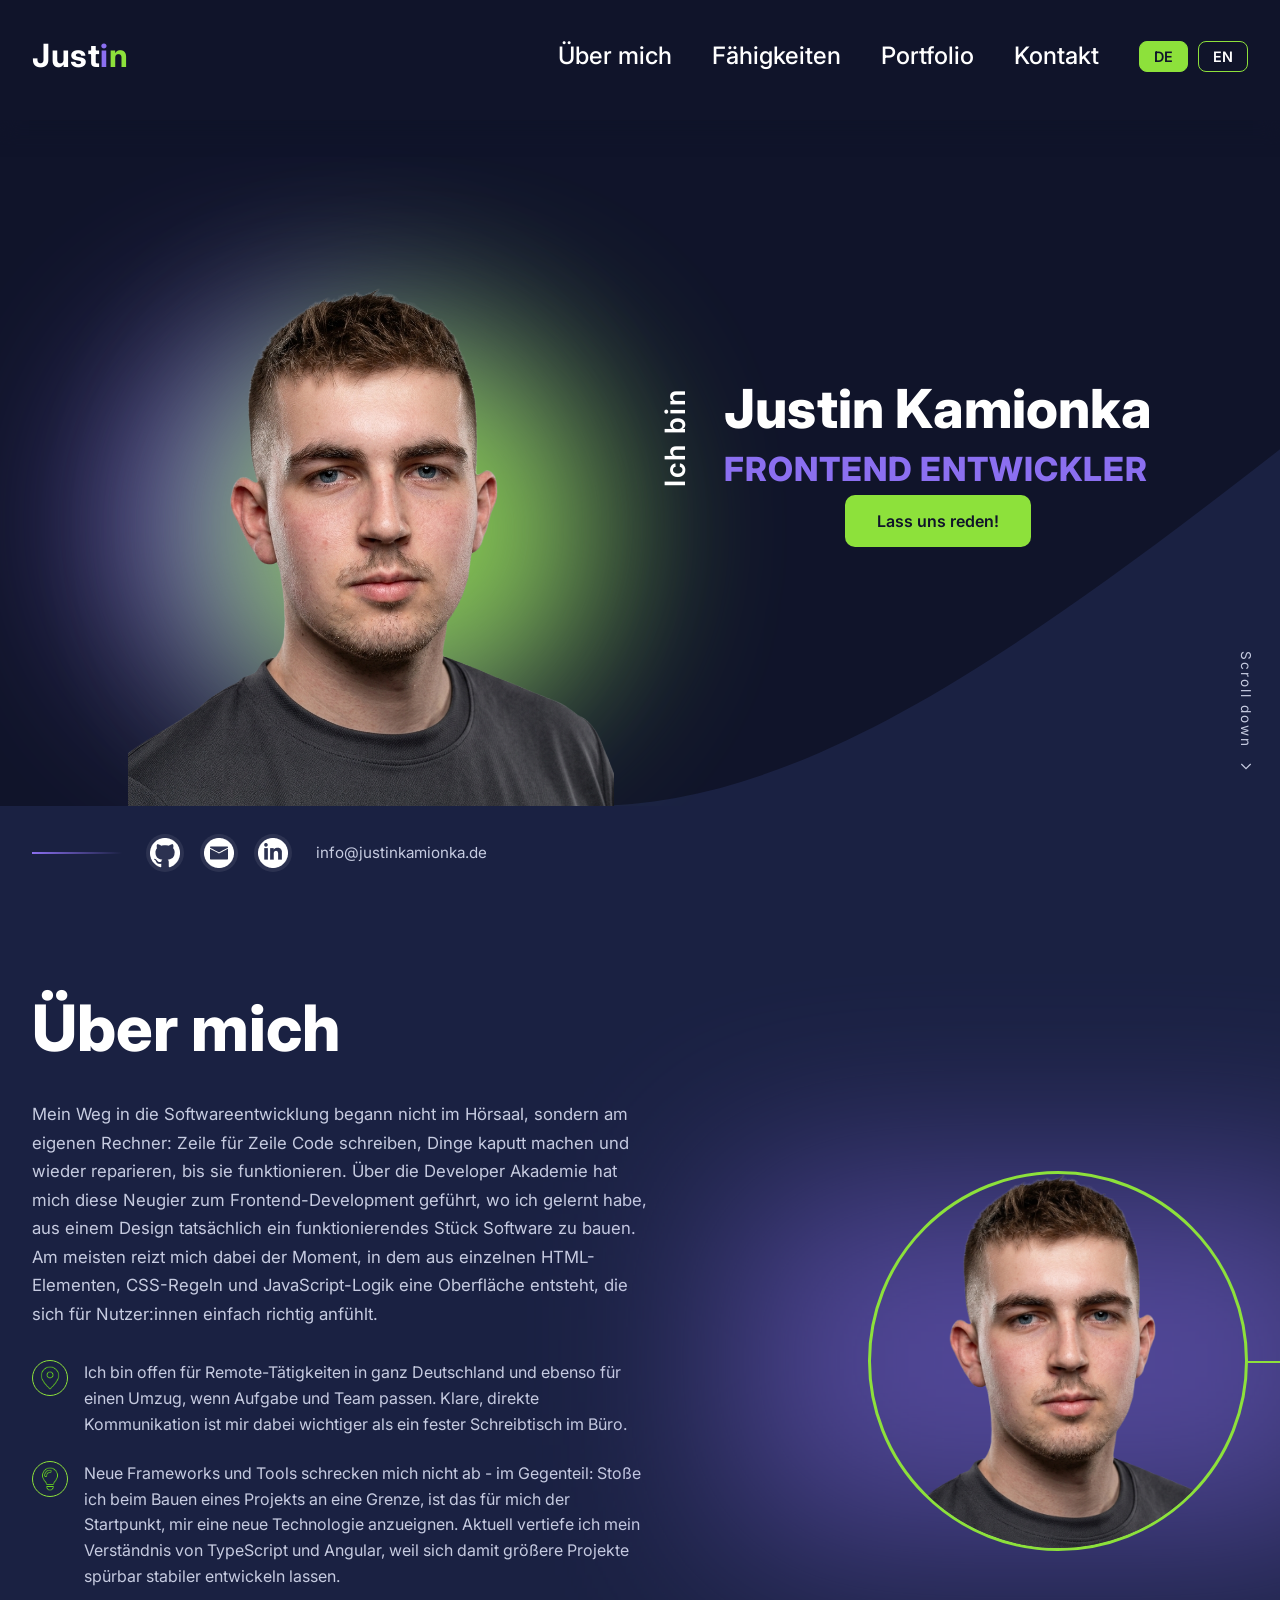
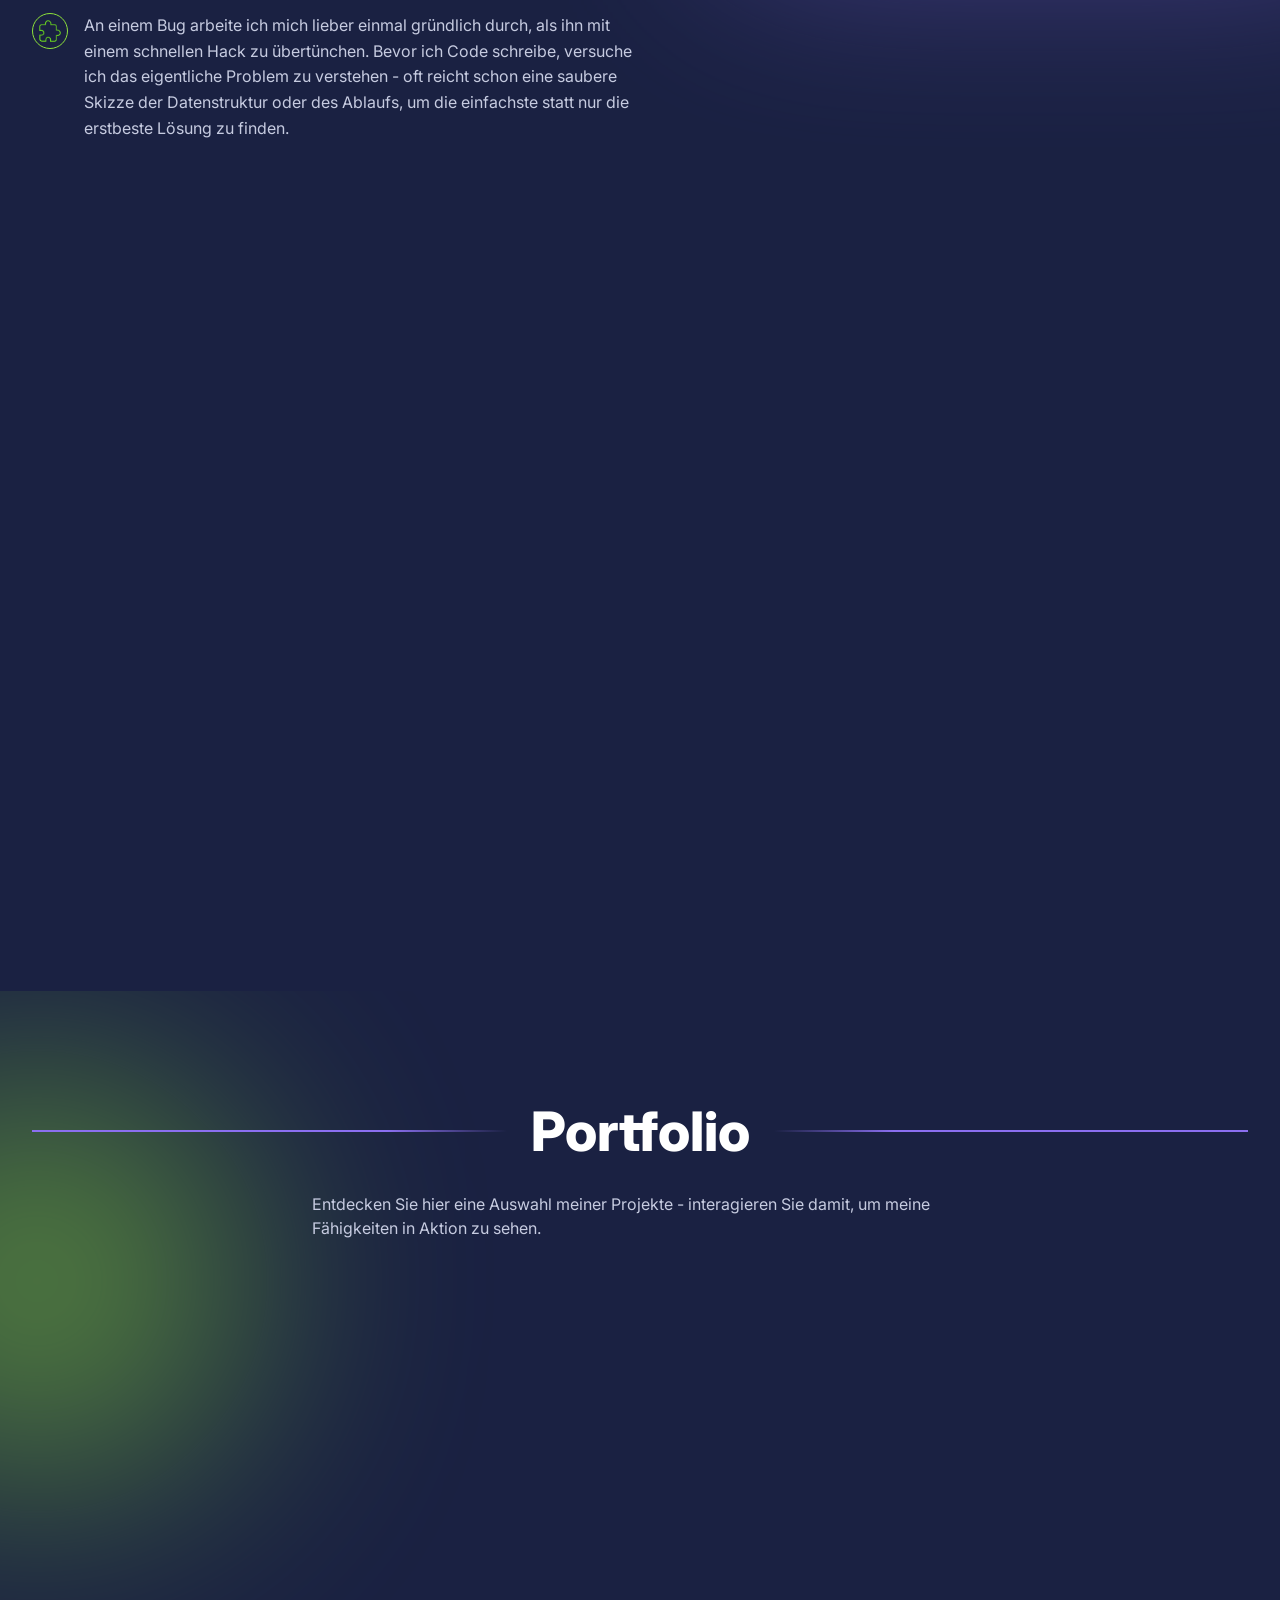
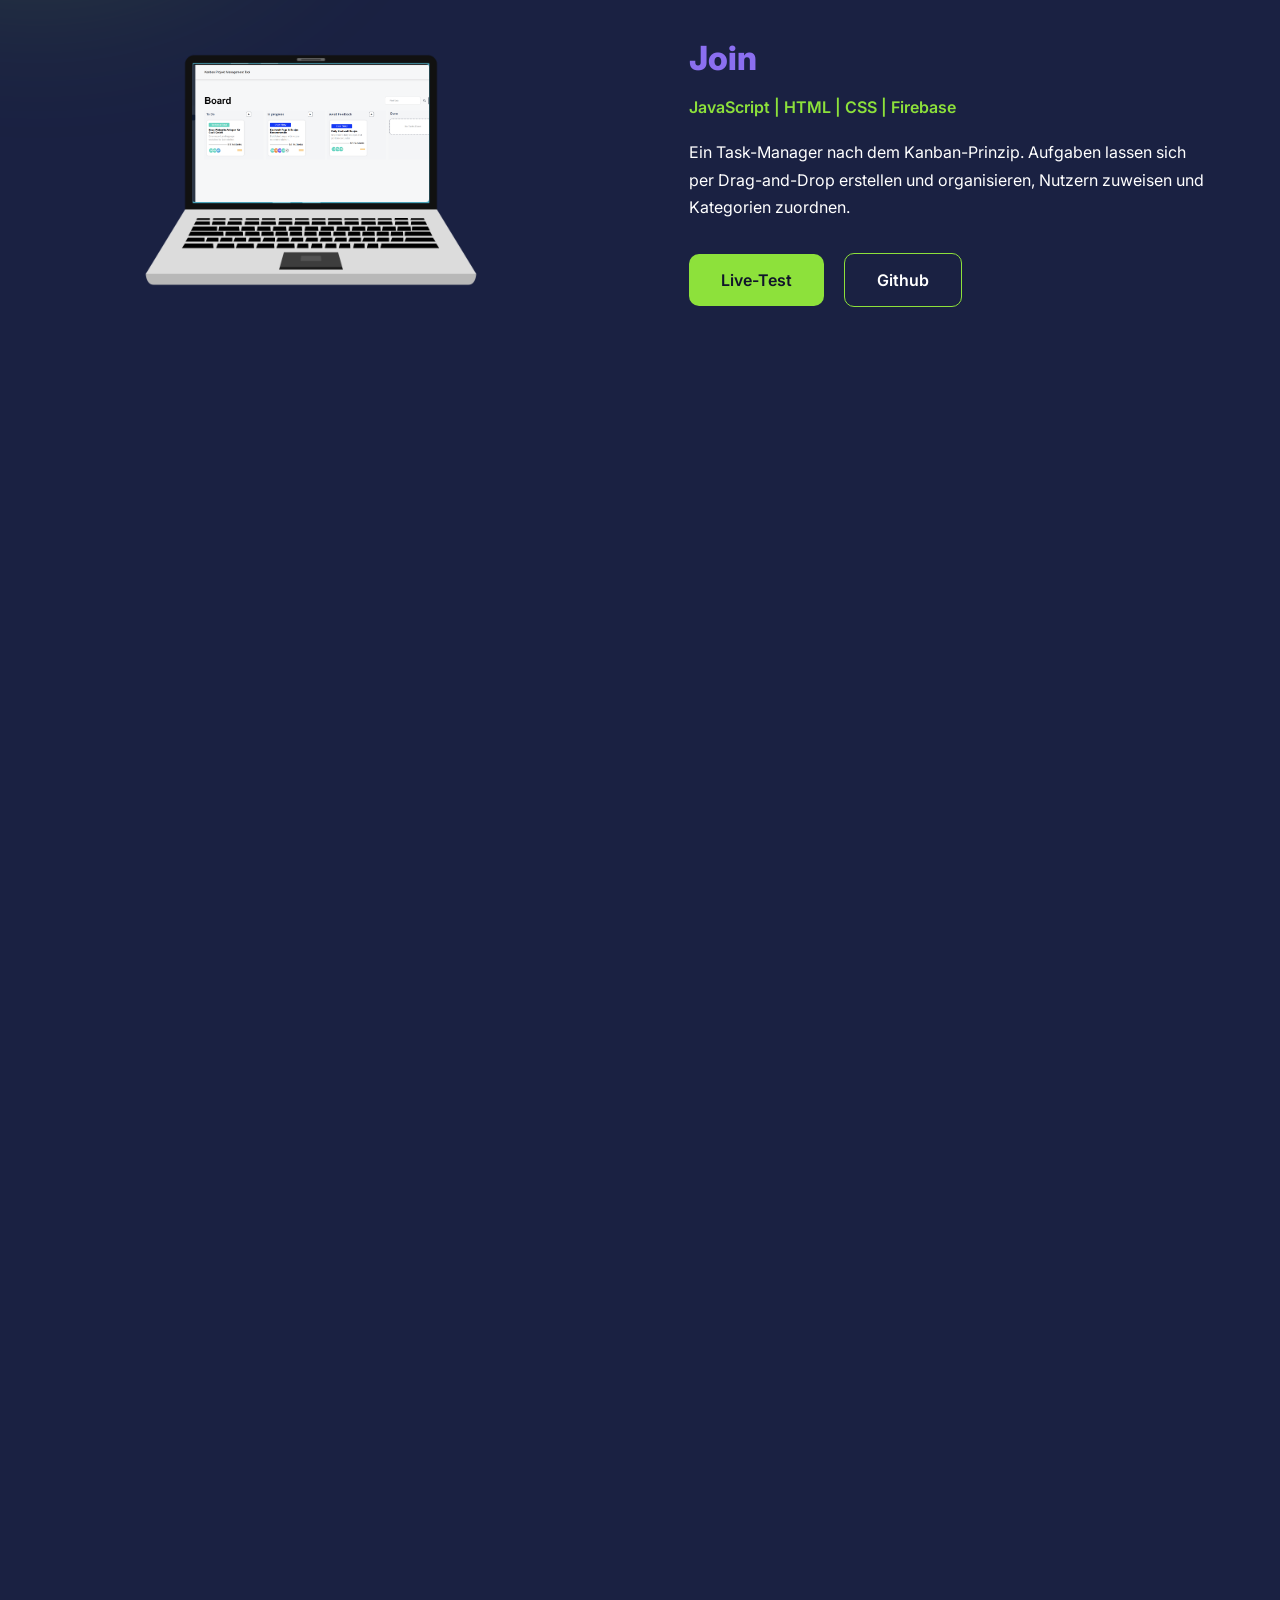
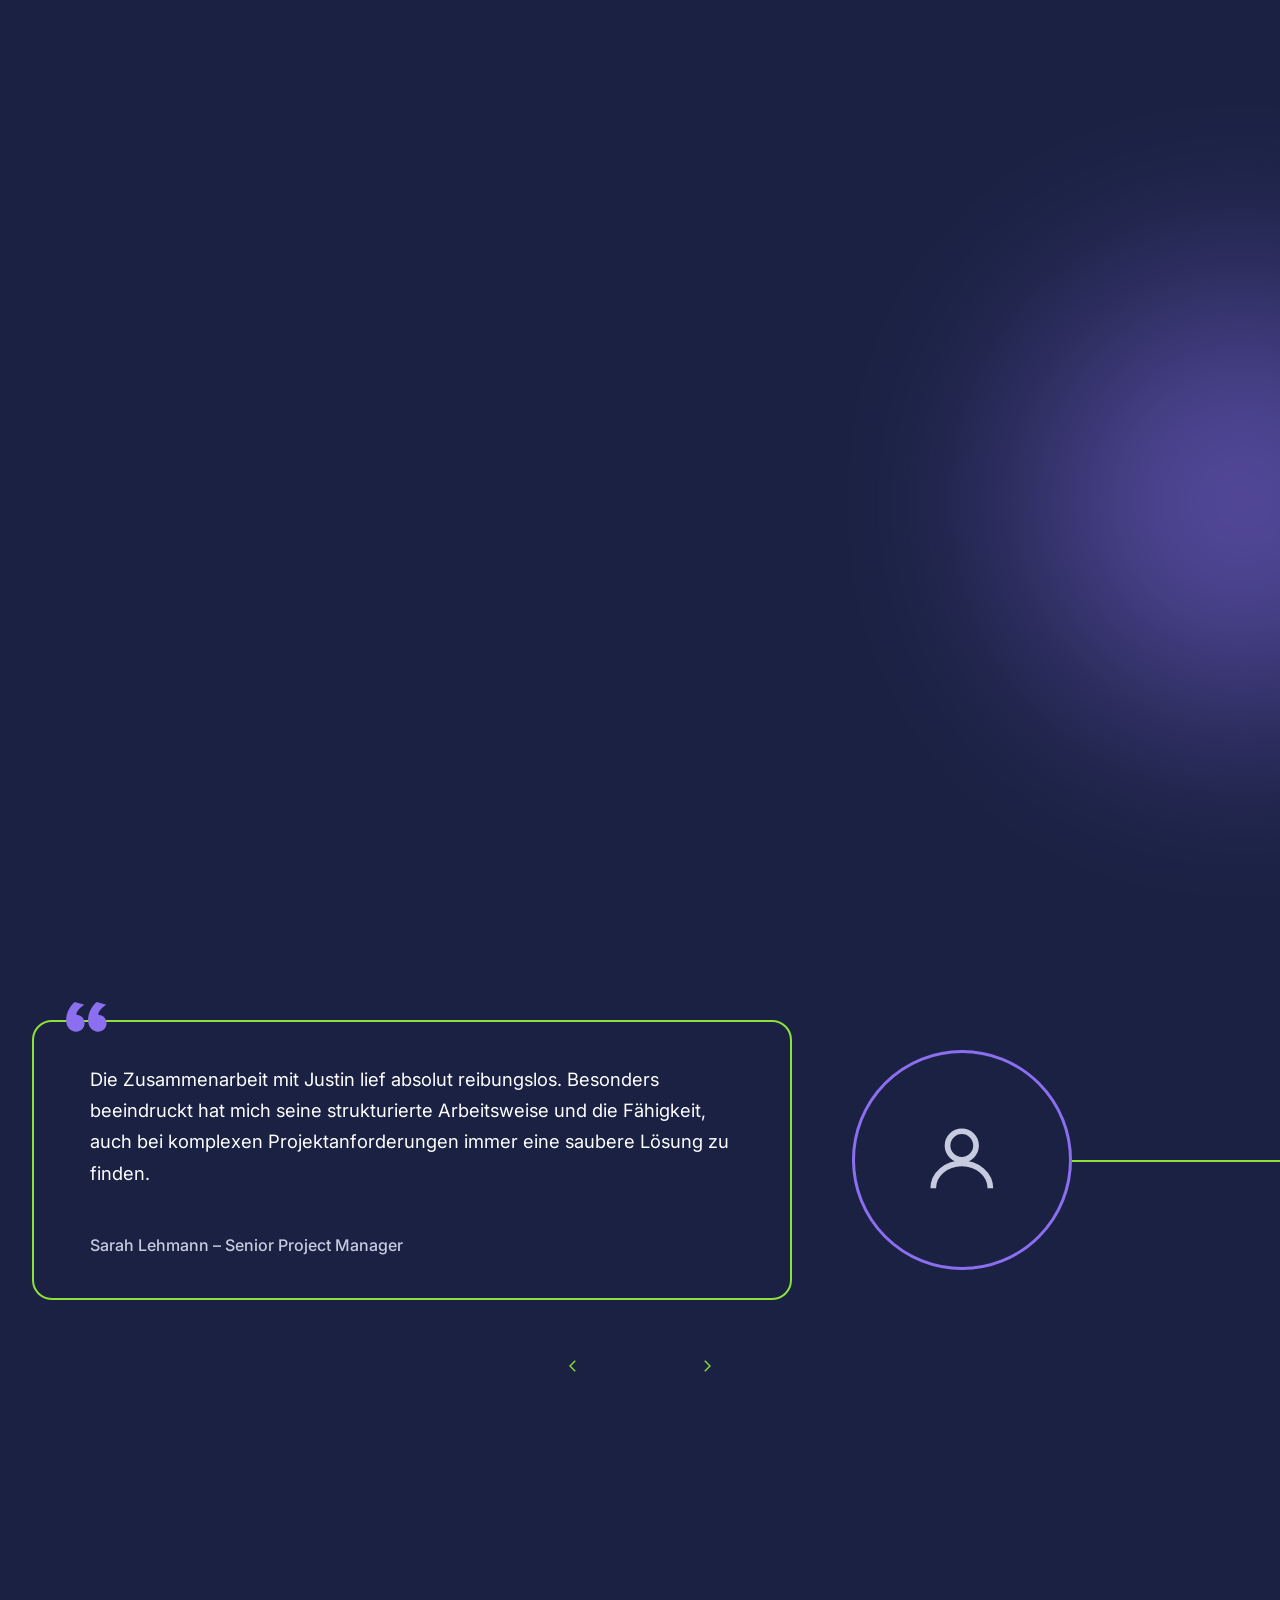
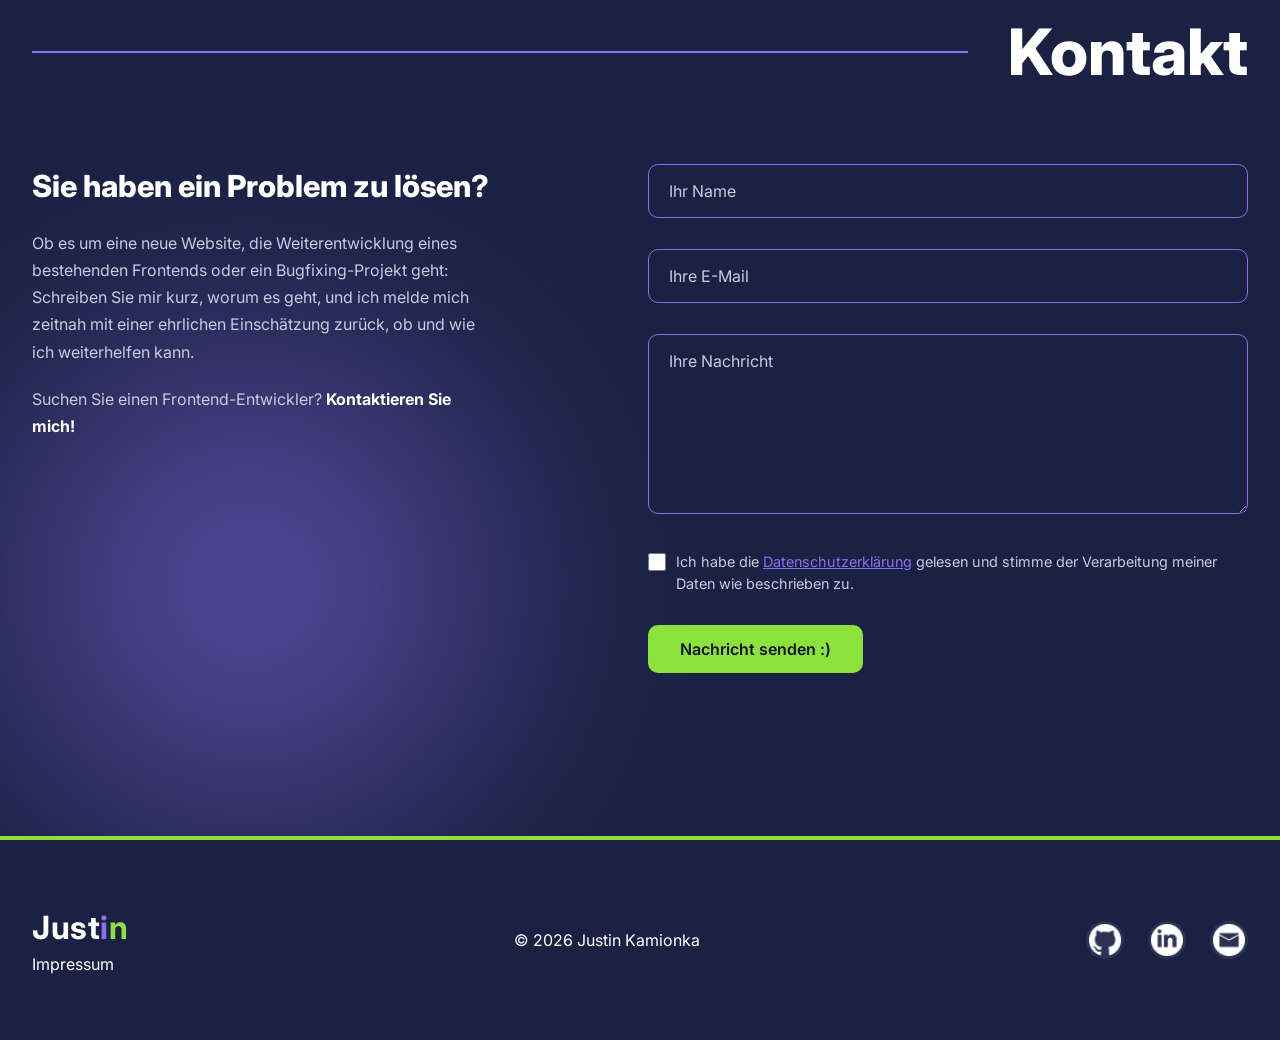
==== commit ab698ea4: "Contact fix" ====
--- a/index.html
+++ b/index.html
@@ -482,47 +482,6 @@
             </div>
           </div>
 
-          <div class="portfolio-item">
-            <div class="portfolio-image">
-              <img
-                class="portfolio-laptop"
-                src="./assets/img/laptop.png"
-                alt=""
-                aria-hidden="true"
-              />
-              <img
-                class="portfolio-screenshot"
-                src="./assets/img/Pokedex.png"
-                alt="Pokédex"
-              />
-            </div>
-
-            <div class="portfolio-text">
-              <h3>Pokédex</h3>
-              <p class="portfolio-stack">JavaScript | HTML | CSS | API</p>
-              <p class="portfolio-desc" data-i18n="portfolio.pokedex.desc">
-                Basierend auf der PokéAPI - eine einfache Bibliothek, die
-                Pokémon-Informationen bereitstellt und katalogisiert.
-              </p>
-              <div class="portfolio-actions">
-                <a
-                  class="btn-primary"
-                  href="https://pokedex.justinkamionka.de/"
-                  target="_blank"
-                  rel="noopener"
-                  data-i18n="portfolio.liveTest"
-                  >Live-Test</a
-                >
-                <a
-                  class="btn-secondary"
-                  href="https://github.com/jxstin-kamionka/Pokedex"
-                  target="_blank"
-                  rel="noopener"
-                  >Github</a
-                >
-              </div>
-            </div>
-          </div>
           </div>
         </div>
       </section>
@@ -698,6 +657,9 @@
                 name="email"
                 placeholder="Ihre E-Mail"
                 data-i18n-placeholder="contact.emailPlaceholder"
+                autocomplete="email"
+                inputmode="email"
+                maxlength="254"
                 required
               />
               <svg
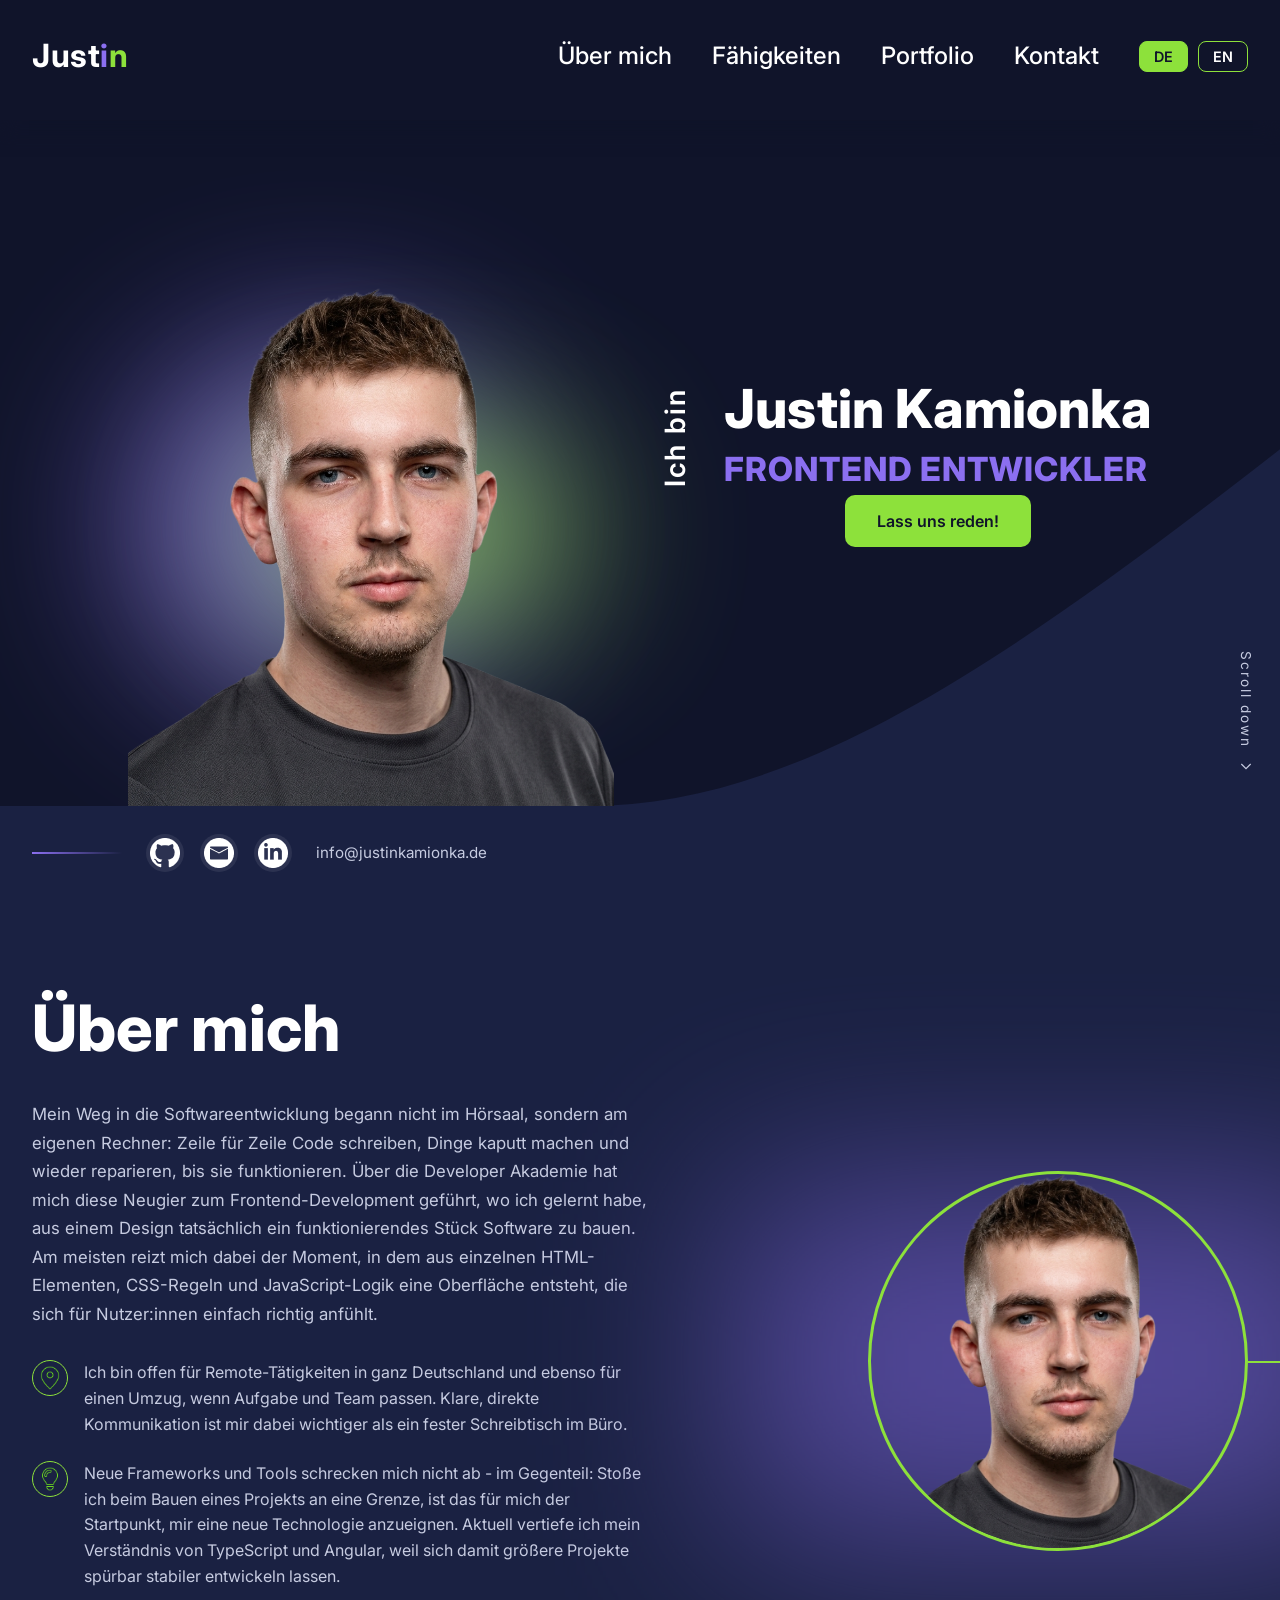
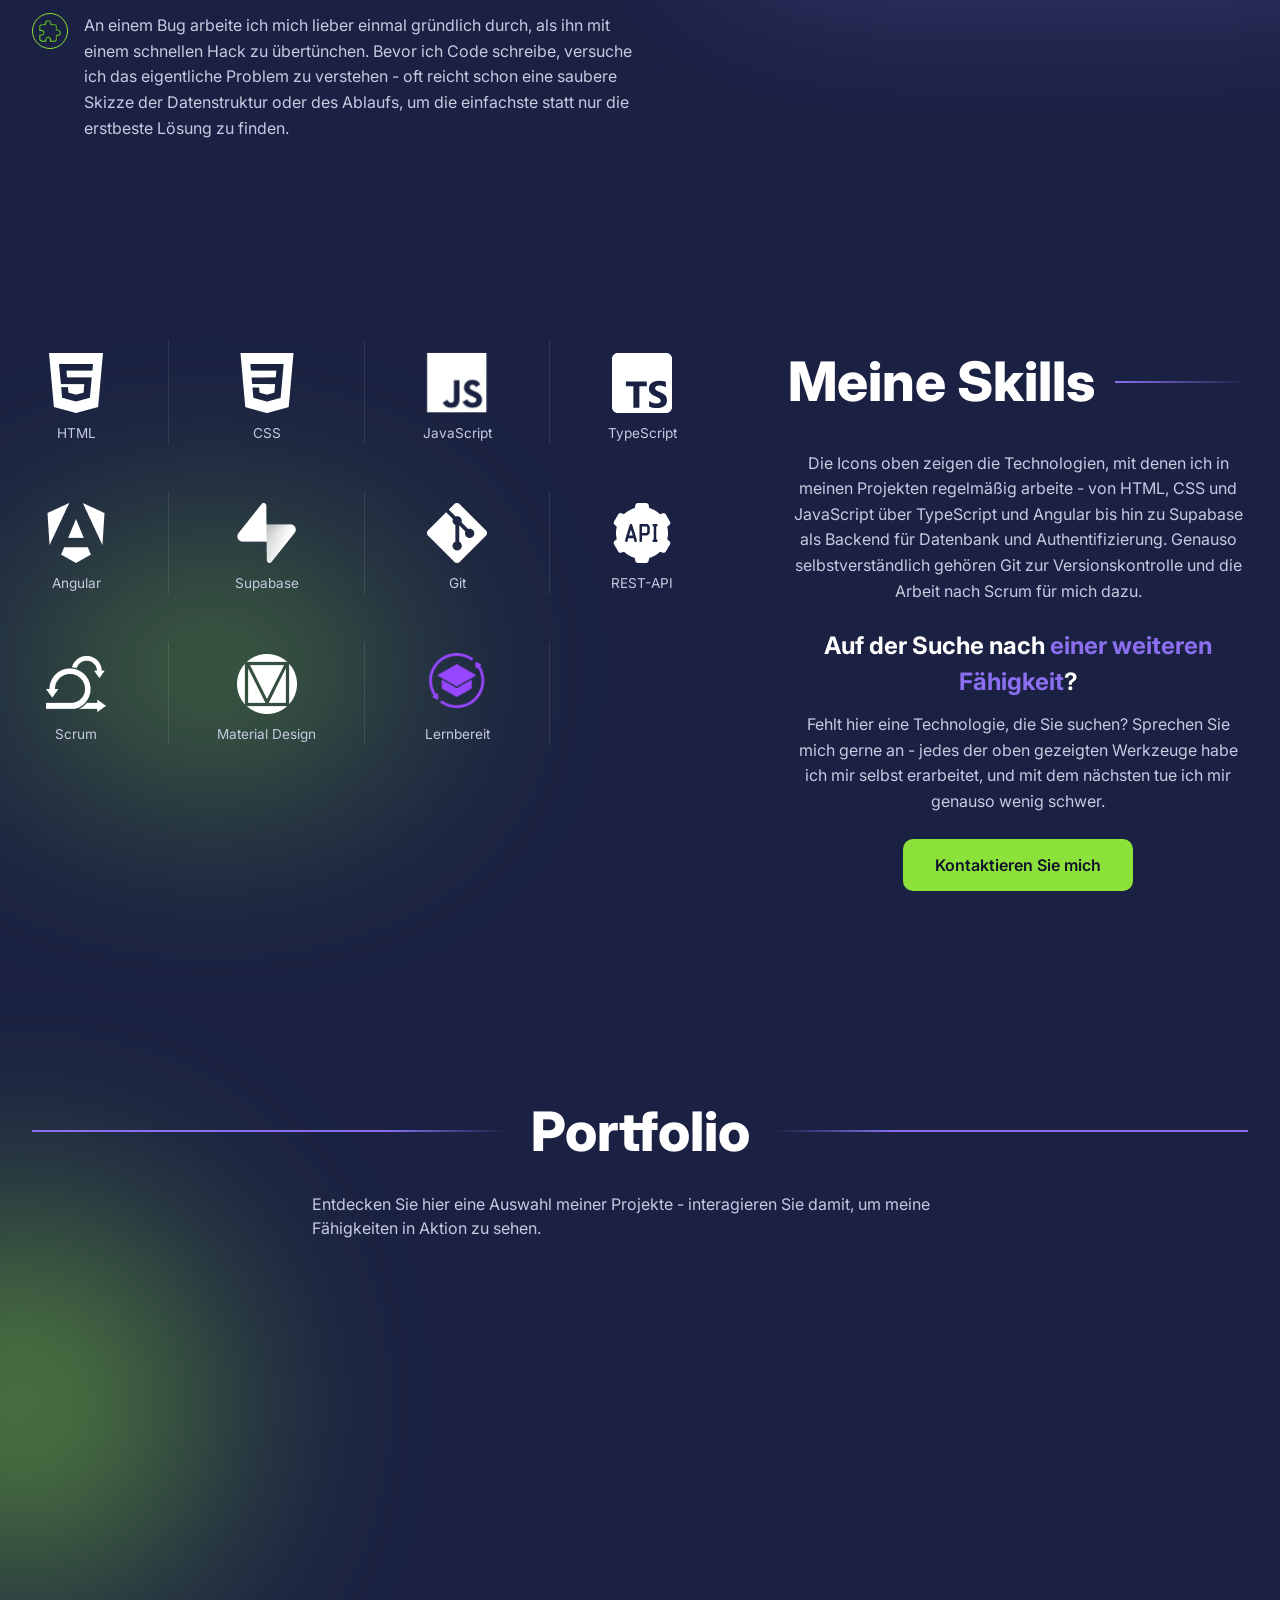
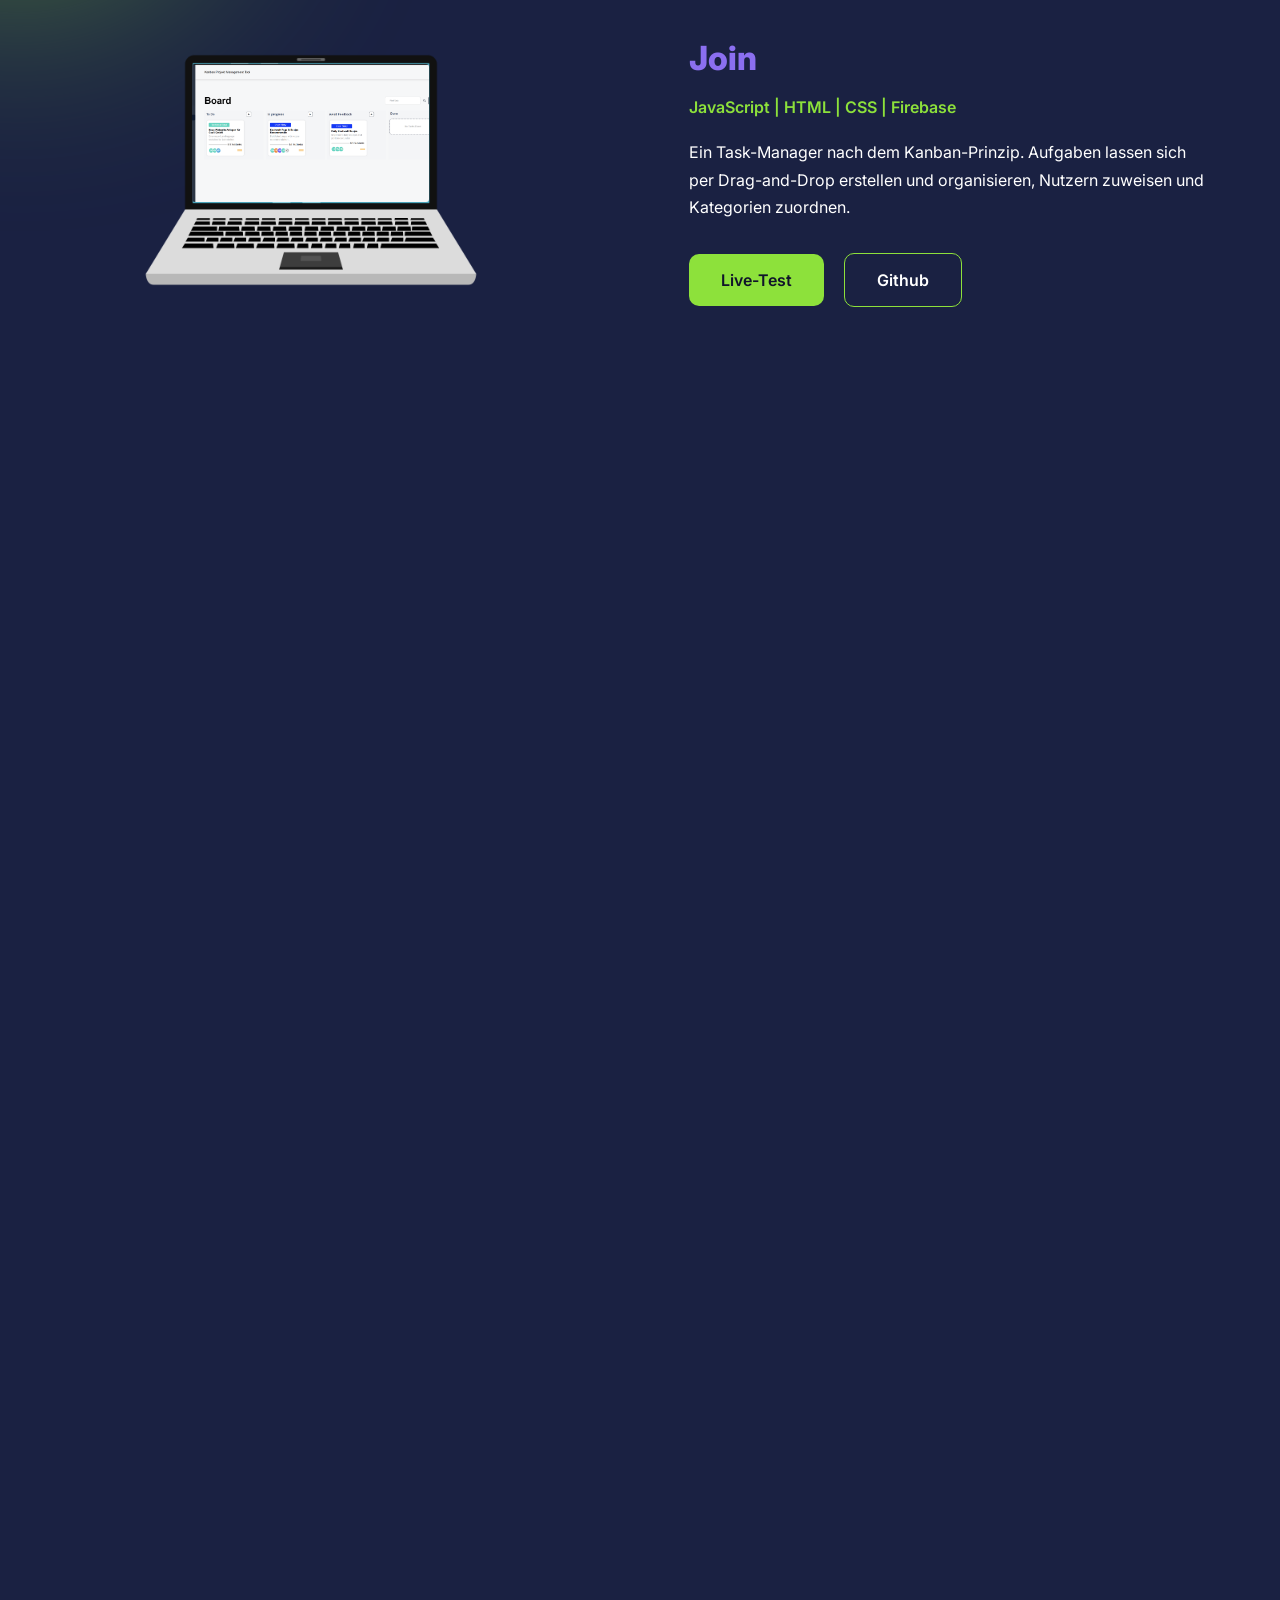
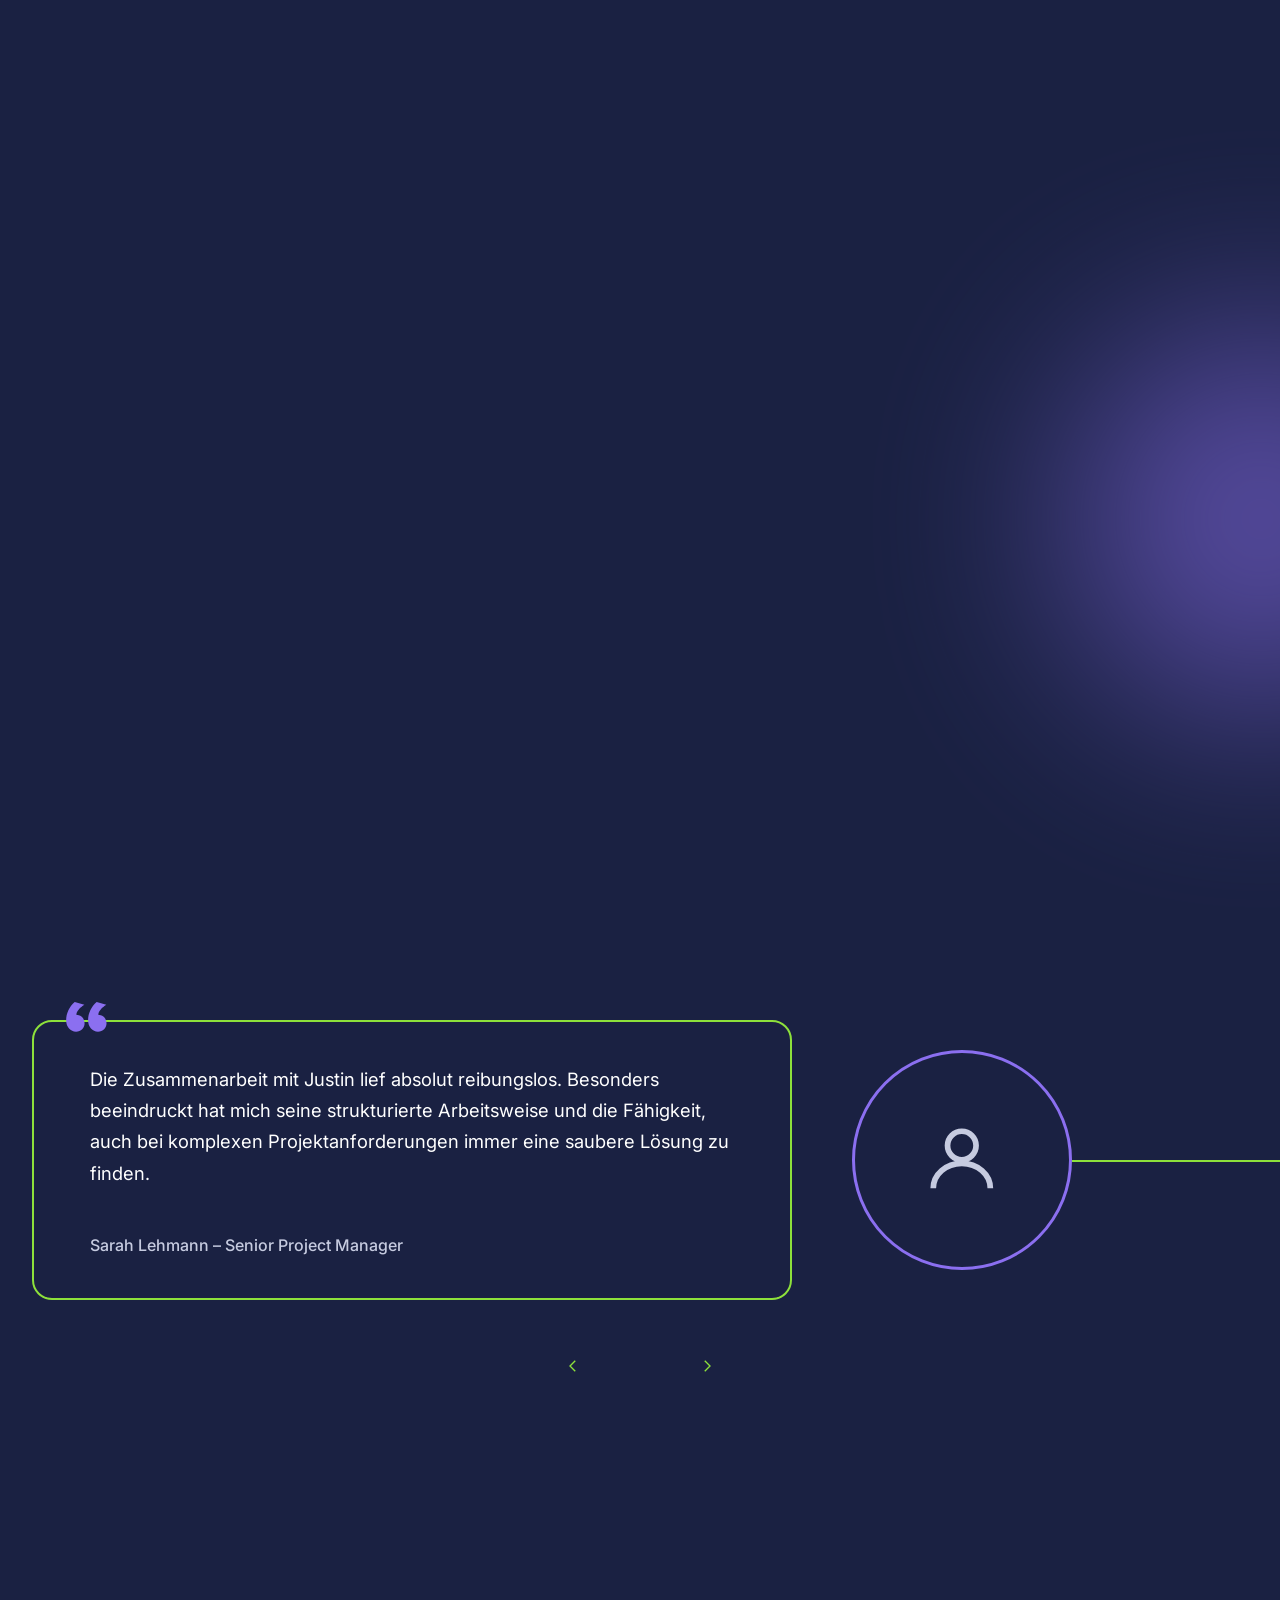
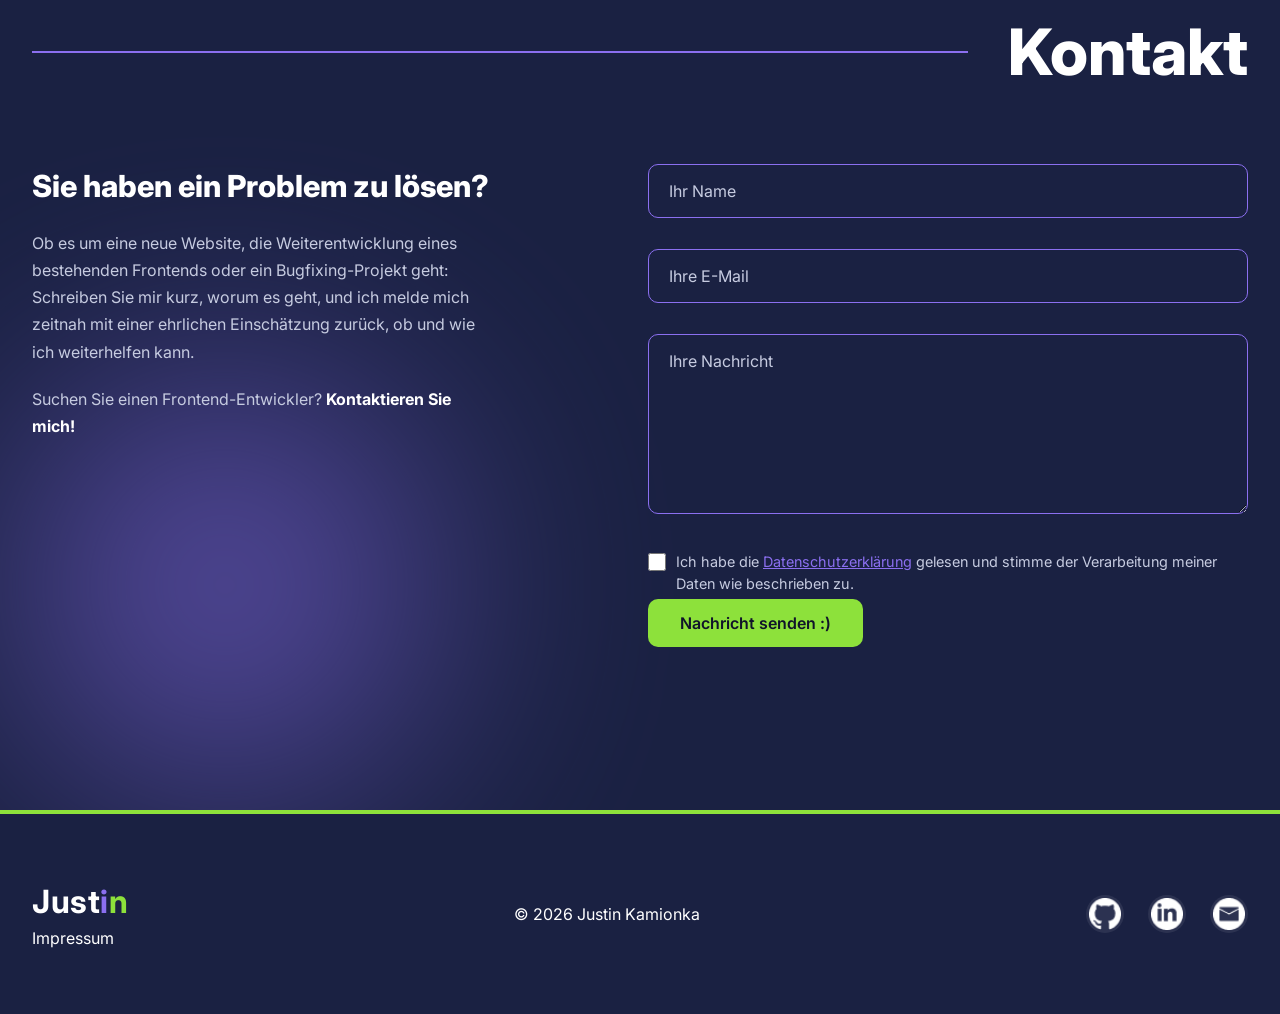
==== commit 3e18e2be: "Update styles and responsive layout" ====
--- a/index.html
+++ b/index.html
@@ -324,7 +324,38 @@
               <span class="skill-name">Material Design</span>
             </div>
 
-            <div class="box skill-item">
+            <div class="box skill-item skill-item--learning">
+              <div class="skill-tooltip" role="tooltip">
+                <p data-i18n="skills.learningTooltip">
+                  Ich interessiere mich besonders dafür, das noch zu lernen
+                </p>
+                <div class="skill-tooltip-logos">
+                  <div class="skill-tooltip-logo">
+                    <svg viewBox="-11.5 -10.23 23 20.46" aria-hidden="true">
+                      <circle cx="0" cy="0" r="2.05" fill="#61dafb" />
+                      <g stroke="#61dafb" stroke-width="1" fill="none">
+                        <ellipse rx="11" ry="4.2" />
+                        <ellipse rx="11" ry="4.2" transform="rotate(60)" />
+                        <ellipse rx="11" ry="4.2" transform="rotate(120)" />
+                      </g>
+                    </svg>
+                    <span>React</span>
+                  </div>
+                  <div class="skill-tooltip-logo">
+                    <svg viewBox="0 0 261.76 226.69" aria-hidden="true">
+                      <path
+                        d="M161.096.001l-30.225 52.351L100.647.001H-.005l130.877 226.688L261.749.001z"
+                        fill="#41b883"
+                      />
+                      <path
+                        d="M161.096.001l-30.225 52.351L100.647.001H52.346l78.526 136.01L209.398.001z"
+                        fill="#35495e"
+                      />
+                    </svg>
+                    <span>Vue.js</span>
+                  </div>
+                </div>
+              </div>
               <img
                 class="skill-icon"
                 src="./assets/icons/Lerning.png"
@@ -718,7 +749,6 @@
                 zu.
               </span>
             </label>
-            <span class="contact-field-error"></span>
             </div>
 
             <button
--- a/css/style.css
+++ b/css/style.css
@@ -245,22 +245,27 @@
   top: 50%;
   left: 50%;
   border-radius: 50%;
-  filter: blur(90px);
+  filter: blur(clamp(50px, 7vw, 90px));
   z-index: 0;
   opacity: 0.85;
+  /* transform kommt komplett aus der glow-pulse-drift Animation (animation.css),
+     die --glow-x/--glow-y unten mit dem Atmen (scale) kombiniert. */
+  transform: translate(var(--glow-x), var(--glow-y));
 }
 
 .hero-glow--purple {
-  width: 400px;
-  height: 380px;
-  transform: translate(calc(-50% - 50px), calc(-50% - 10px));
+  width: clamp(220px, 28vw, 400px);
+  height: clamp(200px, 26vw, 380px);
+  --glow-x: calc(-50% - 50px);
+  --glow-y: calc(-50% - 10px);
   background: var(--color-purple);
 }
 
 .hero-glow--green {
-  width: 380px;
-  height: 380px;
-  transform: translate(calc(-50% + 40px), -50%);
+  width: clamp(200px, 26vw, 380px);
+  height: clamp(110px, 14vw, 200px);
+  --glow-x: calc(-50% + 40px);
+  --glow-y: -50%;
   background: var(--color-green);
 }
 
@@ -376,9 +381,12 @@
   box-shadow: 0 10px 24px rgba(141, 225, 59, 0.35);
 }
 
+/* right hält den Scroll-Hinweis am Rand des zentrierten Containers fest,
+   statt am Viewport-Rand zu kleben, sobald der Bildschirm breiter als
+   --container-width ist (analog zu .skills-glow). */
 .hero-scroll {
   position: absolute;
-  right: 24px;
+  right: max(24px, calc((100% - var(--container-width)) / 2 + 24px));
   bottom: 32px;
   z-index: 2;
   display: flex;
@@ -411,6 +419,33 @@
   }
 }
 
+/* Ab Widescreen darf der Hero mehr Präsenz zeigen: Bild und Typografie
+   wachsen über ihre normalen min()/clamp()-Deckel hinaus. Die Kurve
+   (clip-path: url(#heroCurve)) nutzt clipPathUnits="objectBoundingBox" und
+   skaliert dadurch automatisch mit .hero-image::before mit - kein eigenes
+   Rezept nötig, nur der max-width-Deckel muss mitwachsen. */
+@media (min-width: 1440px) {
+  .hero-image {
+    width: min(34vw, 640px);
+  }
+
+  .hero-image::before {
+    max-width: 1150px;
+  }
+
+  .hero-iam {
+    font-size: clamp(1.75rem, 1.6vw, 2.1rem);
+  }
+
+  .hero-text h1 {
+    font-size: clamp(3.75rem, 3.6vw, 4.75rem);
+  }
+
+  .hero-role {
+    font-size: clamp(2.25rem, 2vw, 2.75rem);
+  }
+}
+
 /* ---------- Social bar ---------- */
 .social-bar {
   position: relative;
@@ -554,7 +589,7 @@
   position: absolute;
   inset: 3% -35%;
   background: var(--color-purple);
-  filter: blur(100px);
+  filter: blur(clamp(55px, 8vw, 100px));
   opacity: 0.5;
   z-index: 0;
 }
@@ -605,12 +640,12 @@
 .skills-glow {
   position: absolute;
   left: max(20px, calc((100% - var(--container-width)) / 2 - 173px));
-  bottom: 85px;
-  width: 420px;
-  height: 420px;
+  bottom: 220px;
+  width: clamp(220px, 30vw, 420px);
+  height: clamp(120px, 16vw, 225px);
   border-radius: 50%;
   background: var(--color-green);
-  filter: blur(120px);
+  filter: blur(clamp(60px, 9vw, 120px));
   opacity: 0.5;
   z-index: 0;
 }
@@ -669,6 +704,81 @@
 .skill-item:hover .skill-icon {
   transform: translateY(-6px) scale(1.08);
   filter: drop-shadow(0 8px 16px rgba(141, 225, 59, 0.45));
+}
+
+.skill-item--learning {
+  position: relative;
+}
+
+/* Sprechblase erscheint nur beim Hover über das "Lernbereit"-Icon; per
+   opacity/visibility statt display, damit die transition sauber läuft. */
+.skill-tooltip {
+  position: absolute;
+  left: 50%;
+  bottom: calc(100% + 18px);
+  transform: translate(-50%, 6px);
+  width: 260px;
+  padding: 18px 20px;
+  background: var(--color-white);
+  color: var(--color-bg-dark);
+  border-radius: 14px;
+  text-align: center;
+  box-shadow: 0 16px 32px rgba(16, 20, 42, 0.35);
+  opacity: 0;
+  visibility: hidden;
+  pointer-events: none;
+  transition:
+    opacity 0.2s ease,
+    transform 0.2s ease,
+    visibility 0.2s;
+  z-index: 5;
+}
+
+.skill-tooltip::after {
+  content: "";
+  position: absolute;
+  top: 100%;
+  left: 50%;
+  transform: translateX(-50%);
+  border: 9px solid transparent;
+  border-top-color: var(--color-white);
+}
+
+.skill-item--learning:hover .skill-tooltip {
+  opacity: 1;
+  visibility: visible;
+  transform: translate(-50%, 0);
+  pointer-events: auto;
+}
+
+.skill-tooltip p {
+  font-size: 0.9rem;
+  font-weight: 600;
+  line-height: 1.35;
+  margin-bottom: 14px;
+}
+
+.skill-tooltip-logos {
+  display: flex;
+  justify-content: center;
+  gap: 28px;
+}
+
+.skill-tooltip-logo {
+  display: flex;
+  flex-direction: column;
+  align-items: center;
+  gap: 8px;
+}
+
+.skill-tooltip-logo svg {
+  width: 32px;
+  height: 32px;
+}
+
+.skill-tooltip-logo span {
+  font-size: 0.85rem;
+  font-weight: 700;
 }
 
 .skills-info {
@@ -765,14 +875,14 @@
 .portfolio-glow {
   position: absolute;
   border-radius: 50%;
-  filter: blur(110px);
+  filter: blur(clamp(60px, 8vw, 110px));
   opacity: 0.55;
   z-index: 0;
 }
 
 .portfolio-glow--purple {
-  width: 420px;
-  height: 420px;
+  width: clamp(220px, 30vw, 420px);
+  height: clamp(220px, 30vw, 420px);
   right: max(-173px, calc((100% - var(--container-width)) / 2 - 173px));
   bottom: 209px;
   background: var(--color-purple);
@@ -781,12 +891,12 @@
 .portfolio-glow--green {
   position: absolute;
   left: max(-173px, calc((100% - var(--container-width)) / 2 - 173px));
-  top: 80px;
-  width: 420px;
-  height: 420px;
+  top: 220px;
+  width: clamp(220px, 30vw, 420px);
+  height: clamp(220px, 30vw, 420px);
   border-radius: 50%;
   background: var(--color-green);
-  filter: blur(120px);
+  filter: blur(clamp(60px, 9vw, 120px));
   opacity: 0.5;
   z-index: 0;
 }
@@ -1107,11 +1217,11 @@
   position: absolute;
   left: max(20px, calc((100% - var(--container-width)) / 2 - 173px));
   bottom: 20px;
-  width: 460px;
-  height: 460px;
+  width: clamp(240px, 32vw, 460px);
+  height: clamp(240px, 32vw, 460px);
   border-radius: 50%;
   background: var(--color-purple);
-  filter: blur(130px);
+  filter: blur(clamp(70px, 10vw, 130px));
   opacity: 0.55;
   z-index: 0;
 }
--- a/css/animation.css
+++ b/css/animation.css
@@ -46,28 +46,52 @@
 /* ==========================================================================
    Ambientes Glühen: sanft pulsierende Hintergrund-Blobs
    ========================================================================== */
+/* Neben dem Opacity-Fade auch ein leichtes Atmen (scale), damit die Blobs
+   nicht nur starr ein-/ausblenden, sondern sich sichtbar bewegen. */
 @keyframes glow-pulse {
   0%,
   100% {
     opacity: 0.85;
+    transform: scale(1);
   }
   50% {
     opacity: 0.5;
+    transform: scale(1.1);
   }
 }
 
-.hero-glow,
+/* Variante für Blobs, die zusätzlich per translate(--glow-x/--glow-y)
+   positioniert werden (.hero-glow--purple/--green) - eine Animation kann
+   die transform-Property nur komplett ersetzen, nicht ergänzen, daher wird
+   die Positionierung hier mitgeführt statt verloren zu gehen. */
+@keyframes glow-pulse-drift {
+  0%,
+  100% {
+    opacity: 0.85;
+    transform: translate(var(--glow-x), var(--glow-y)) scale(1);
+  }
+  50% {
+    opacity: 0.5;
+    transform: translate(var(--glow-x), var(--glow-y)) scale(1.1);
+  }
+}
+
 .about-photo-glow,
 .skills-glow,
 .portfolio-glow,
 .contact-glow {
-  animation: glow-pulse 7s ease-in-out infinite;
+  animation: glow-pulse 8.5s ease-in-out infinite;
+}
+
+.hero-glow--purple,
+.hero-glow--green {
+  animation: glow-pulse-drift 8.5s ease-in-out infinite;
 }
 
 .hero-glow--green,
 .portfolio-glow--purple,
 .contact-glow {
-  animation-delay: -3.5s;
+  animation-delay: -4.25s;
 }
 
 /* Sanftes Schweben des Hero-Portraits */
--- a/css/respo.css
+++ b/css/respo.css
@@ -158,6 +158,13 @@
     white-space: normal;
   }
 
+  /* Rückt den CTA von der Rolle ab, statt direkt darunter zu kleben - nutzt
+     den ohnehin leeren Freiraum, den .hero-content per height:100% unter dem
+     Text lässt (siehe justify-content: center oben). */
+  .btn-primary {
+    margin-top: clamp(20px, 6vh, 48px);
+  }
+
   .hero-scroll {
     display: none;
   }
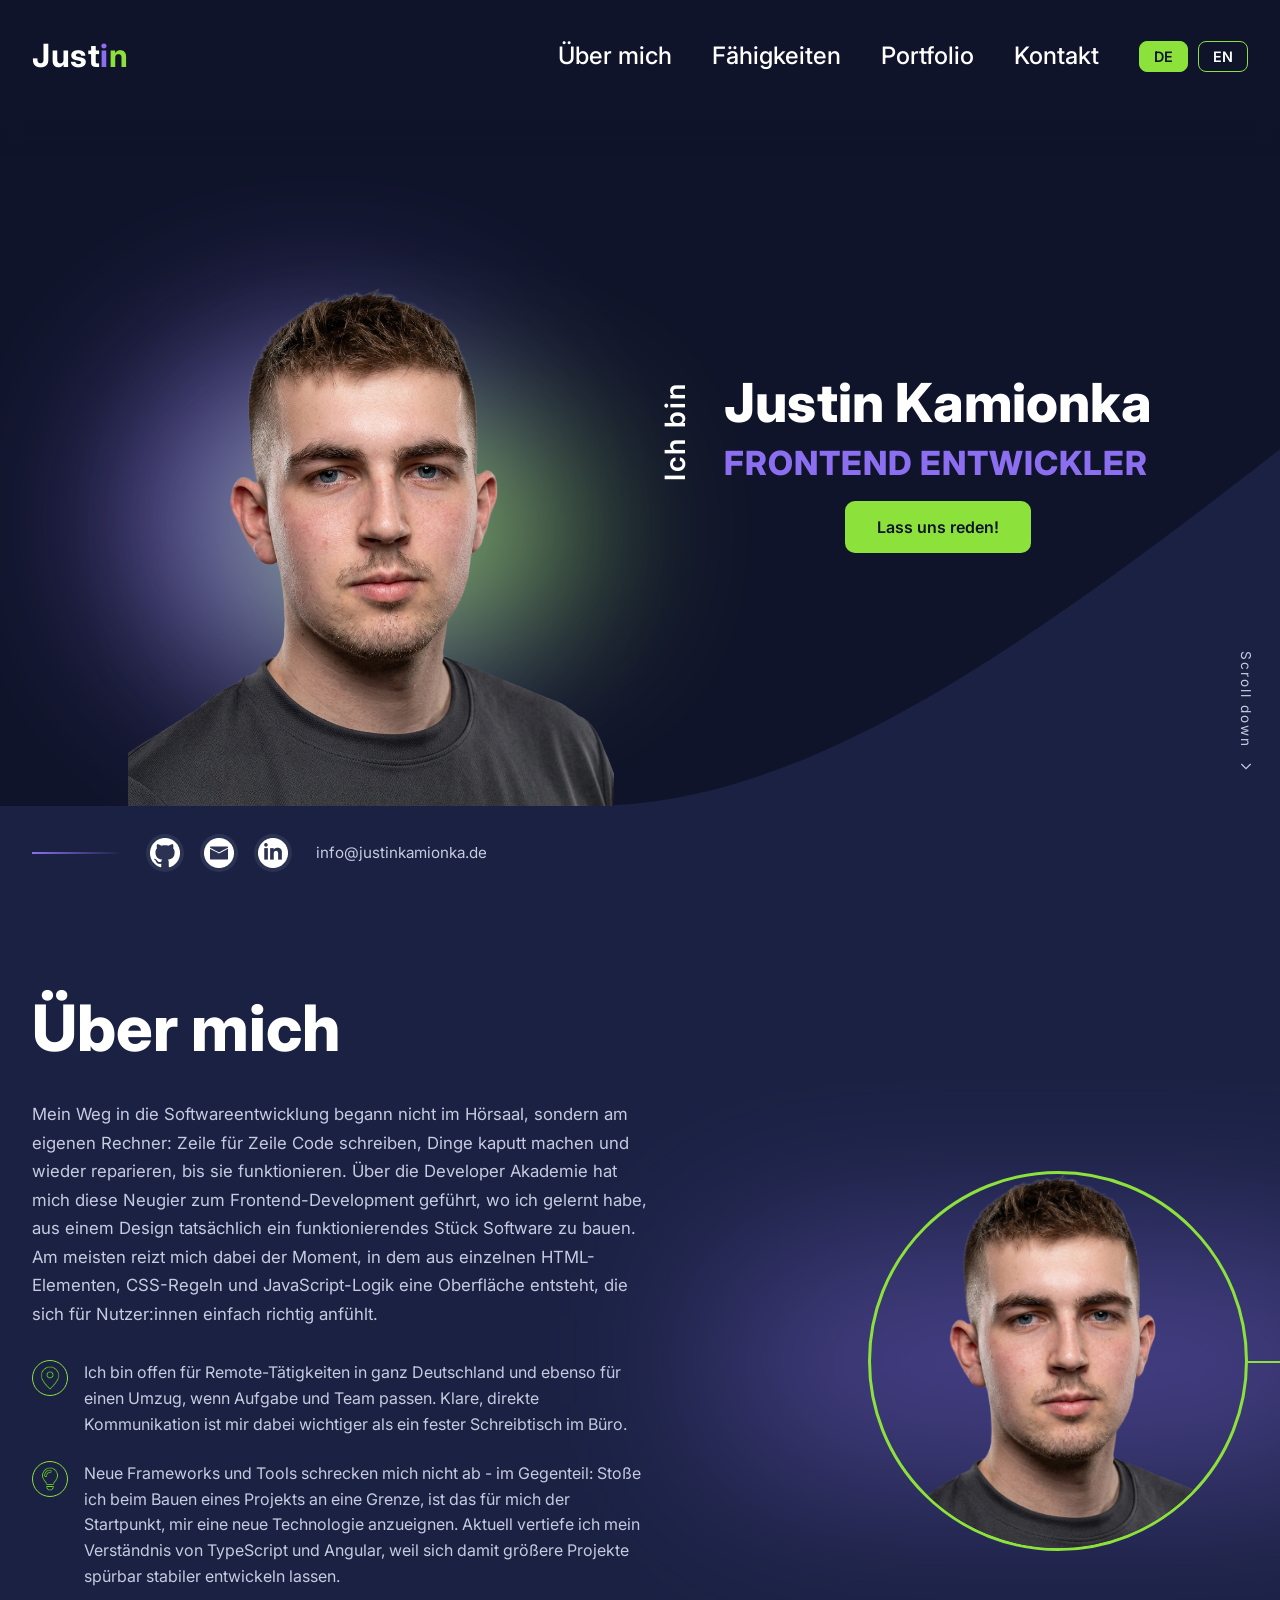
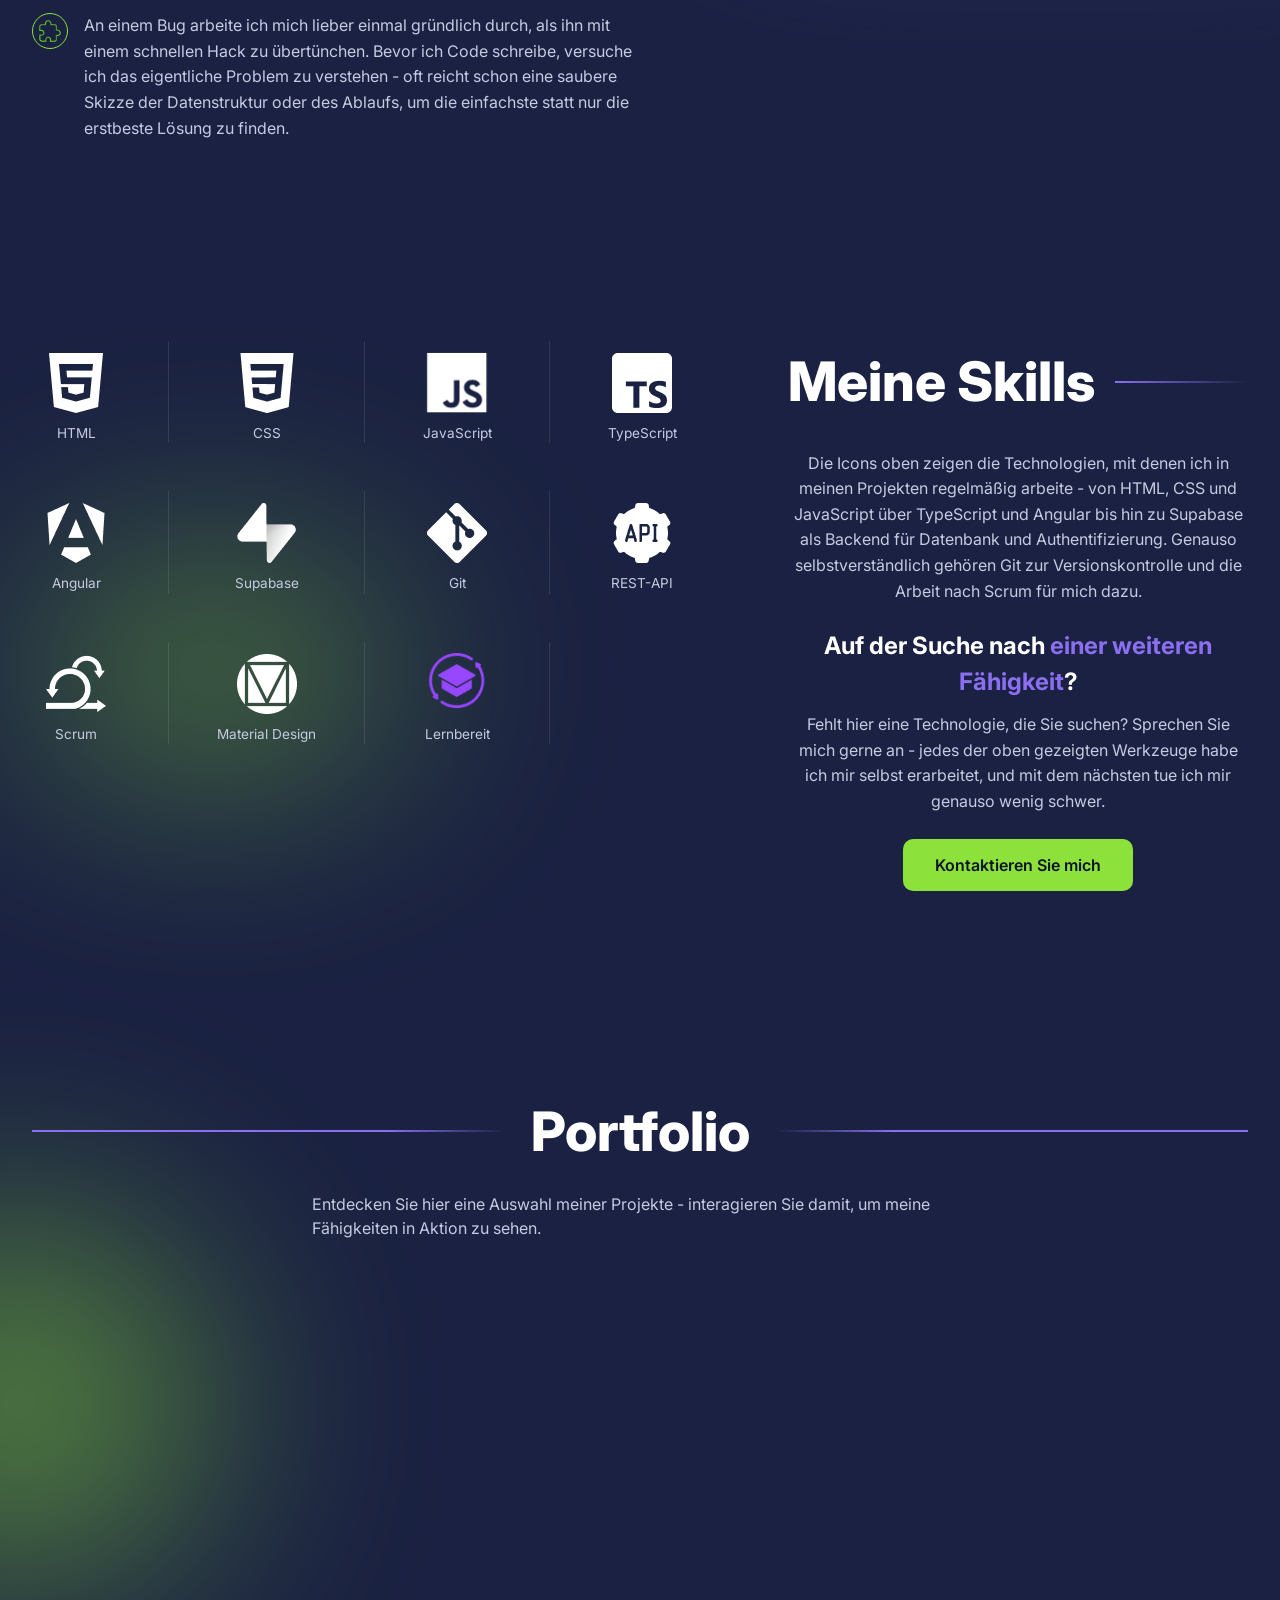
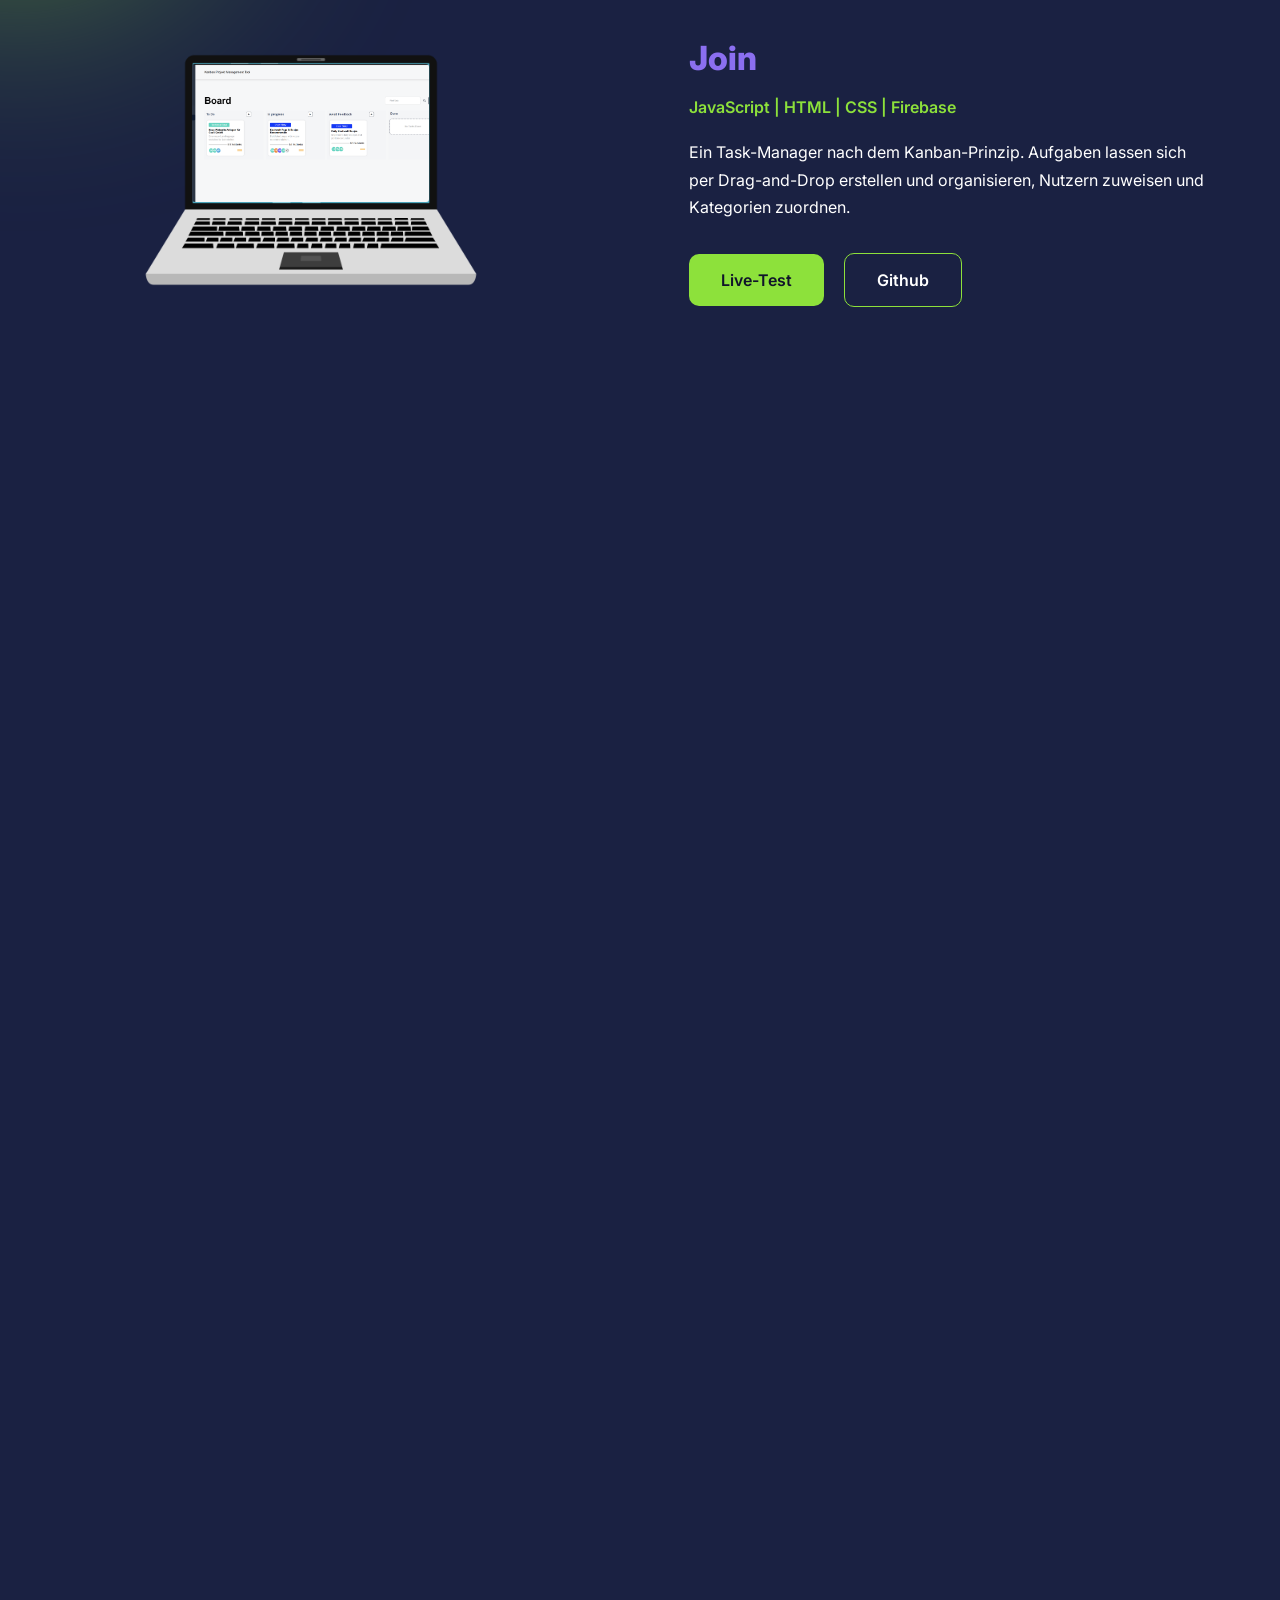
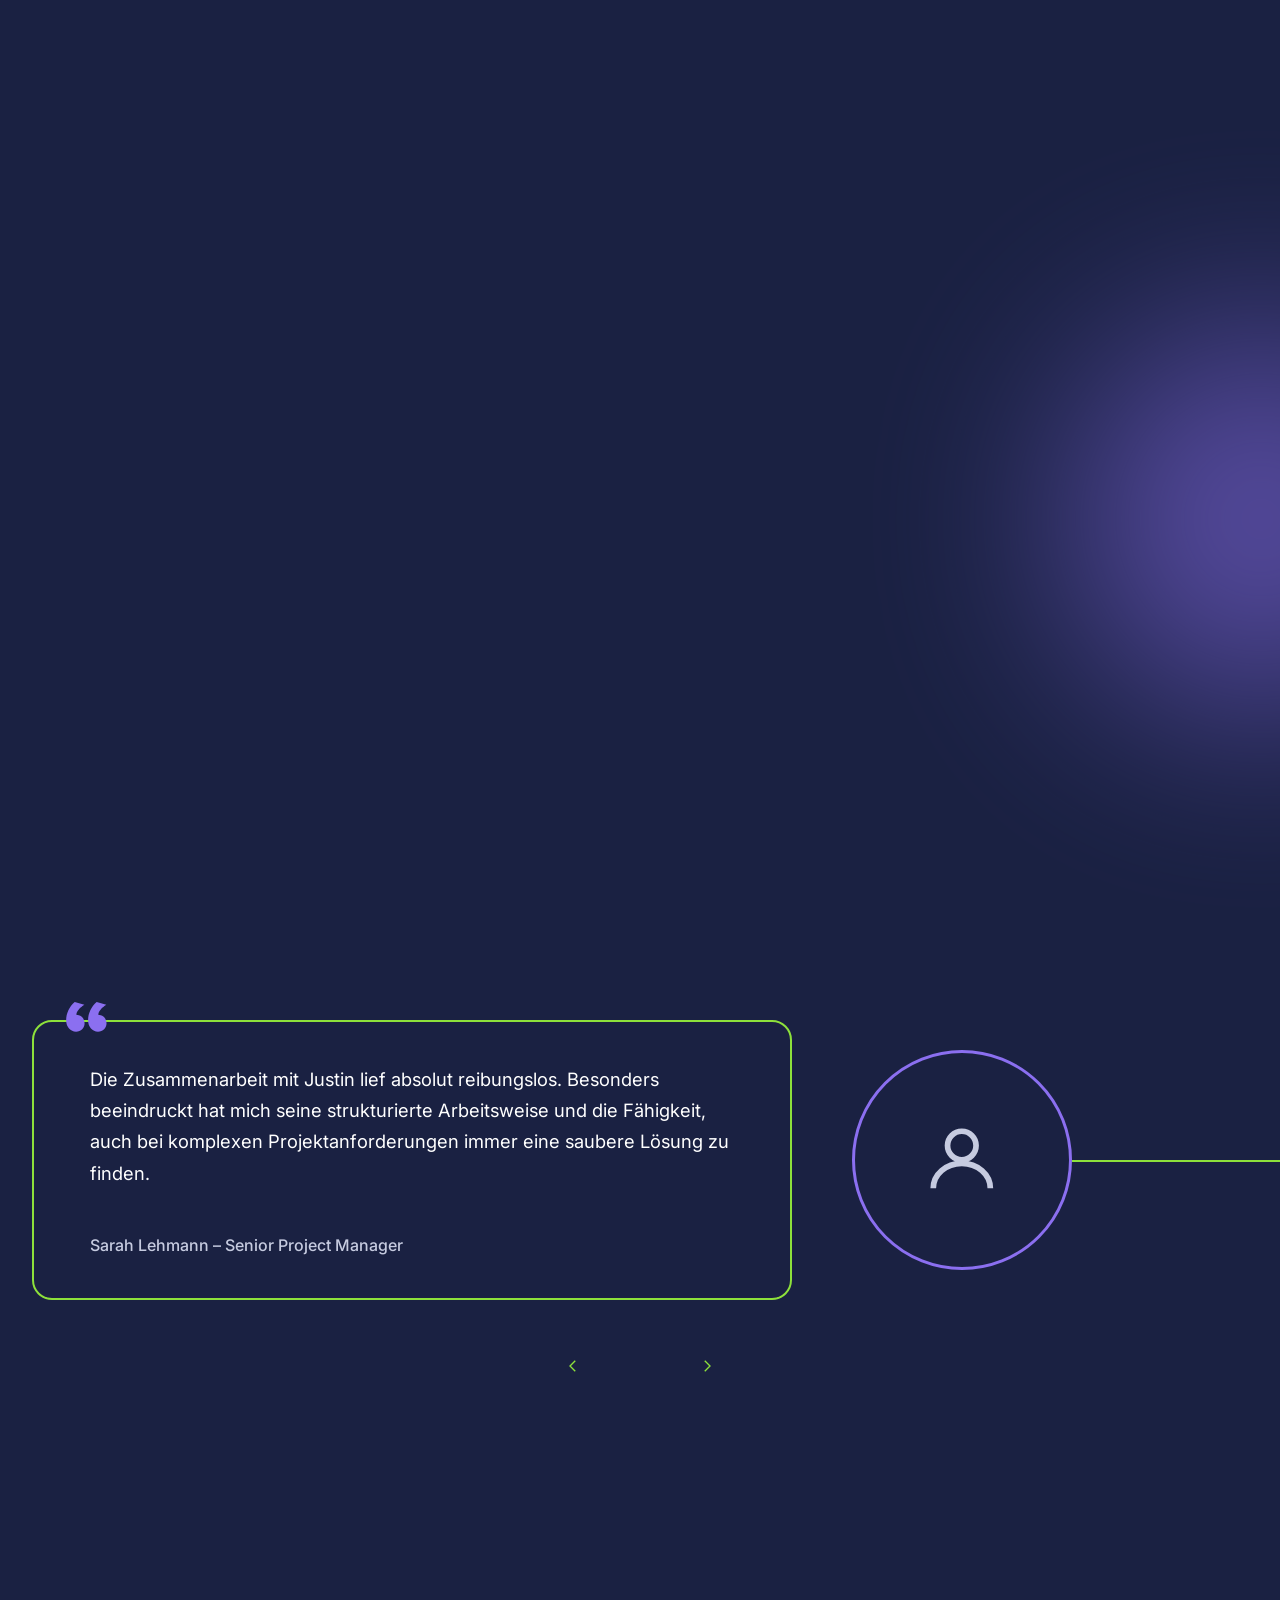
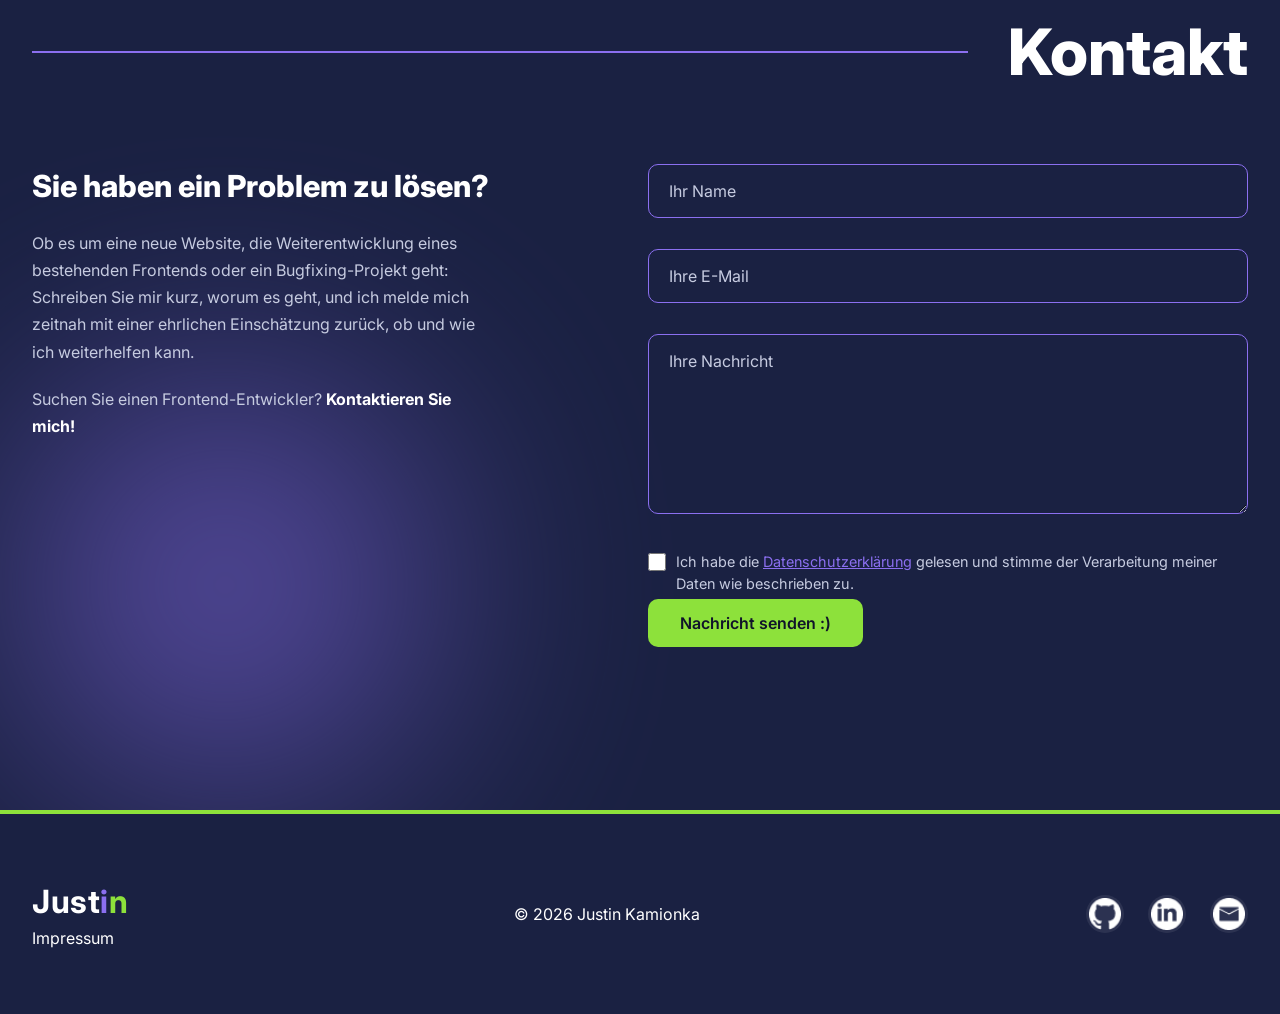
==== commit e7936608: "Update" ====
--- a/index.html
+++ b/index.html
@@ -103,7 +103,7 @@
                   Frontend Entwickler
                 </p>
               </div>
-              <a class="btn-primary" href="#contact" data-i18n="hero.cta"
+              <a class="btn-primary" id="heroCta" href="#contact" data-i18n="hero.cta"
                 >Lass uns reden!</a
               >
             </div>
--- a/css/style.css
+++ b/css/style.css
@@ -103,6 +103,10 @@
 
 .logo-accent {
   color: var(--color-green);
+}
+
+#heroCta {
+  margin-top: 12px;
 }
 
 .nav-menu {
@@ -449,6 +453,12 @@
 /* ---------- Social bar ---------- */
 .social-bar {
   position: relative;
+  /* .hero-screen (Navbar+Hero+Social-Bar) ist auf 100dvh fixiert; ohne
+     flex-shrink: 0 verliert die Social-Bar als einziges "weiches" Element
+     zuerst an Höhe, wenn der Inhalt nicht passt - Icons/Mail würden dann
+     hinter der nächsten Section verschwinden. .hero schrumpft bewusst nicht
+     (flex: 1 0 auto), hier gilt dieselbe Priorität. */
+  flex-shrink: 0;
   background: var(--color-bg-light);
   padding: 28px 0;
   width: 100%;
@@ -587,7 +597,7 @@
 
 .about-photo-glow {
   position: absolute;
-  inset: 3% -35%;
+  inset: 25% -35%;
   background: var(--color-purple);
   filter: blur(clamp(55px, 8vw, 100px));
   opacity: 0.5;
--- a/css/respo.css
+++ b/css/respo.css
@@ -142,8 +142,17 @@
     margin-left: -32px;
     margin-right: -32px;
     justify-content: center;
+    /* flex-end statt center: schiebt den Text-/Button-Block ans untere Ende
+       der vorhandenen Box, statt zusätzliche Höhe zu verlangen - Letzteres
+       hat .hero (flex-shrink: 0) auf Kosten der .social-bar wachsen lassen,
+       da .hero-screen insgesamt auf 100dvh gedeckelt ist. */
+    align-items: flex-end;
+    /* erlaubt .hero-content, unter die Höhe seines Inhalts zu schrumpfen,
+       statt .hero (flex-shrink: 0) wachsen zu lassen und dabei der
+       .social-bar Platz wegzunehmen - Default wäre min-height: auto. */
+    min-height: 0;
     background: var(--color-bg-light);
-    padding: 24px 16px 8px;
+    padding: 24px 16px 20px;
   }
 
   .hero-text {
@@ -158,11 +167,10 @@
     white-space: normal;
   }
 
-  /* Rückt den CTA von der Rolle ab, statt direkt darunter zu kleben - nutzt
-     den ohnehin leeren Freiraum, den .hero-content per height:100% unter dem
-     Text lässt (siehe justify-content: center oben). */
-  .btn-primary {
-    margin-top: clamp(20px, 6vh, 48px);
+  /* Nur der Hero-CTA bekommt Abstand zur Rolle - .btn-primary wird auch in
+     Projekten/Skills/Kontakt verwendet, dort soll sich nichts ändern. */
+  .hero-text .btn-primary {
+    margin-top: 16px;
   }
 
   .hero-scroll {
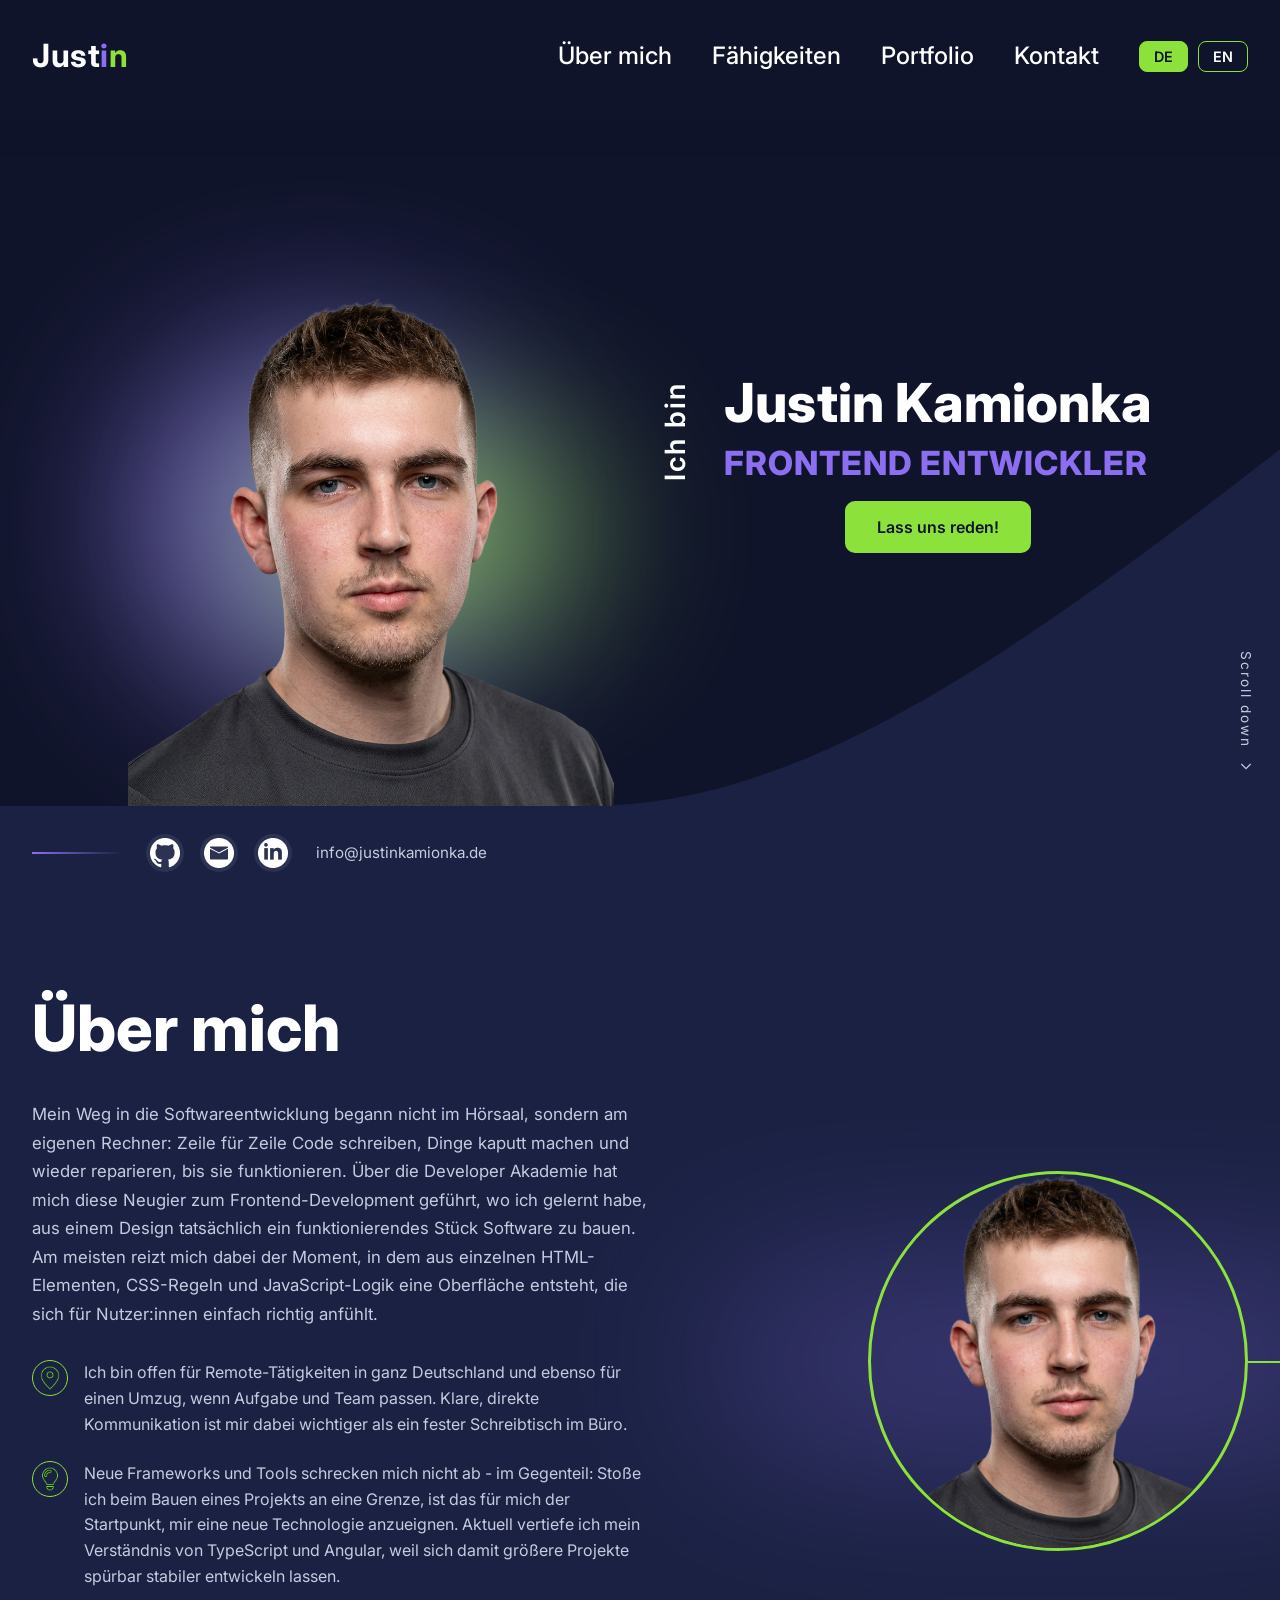
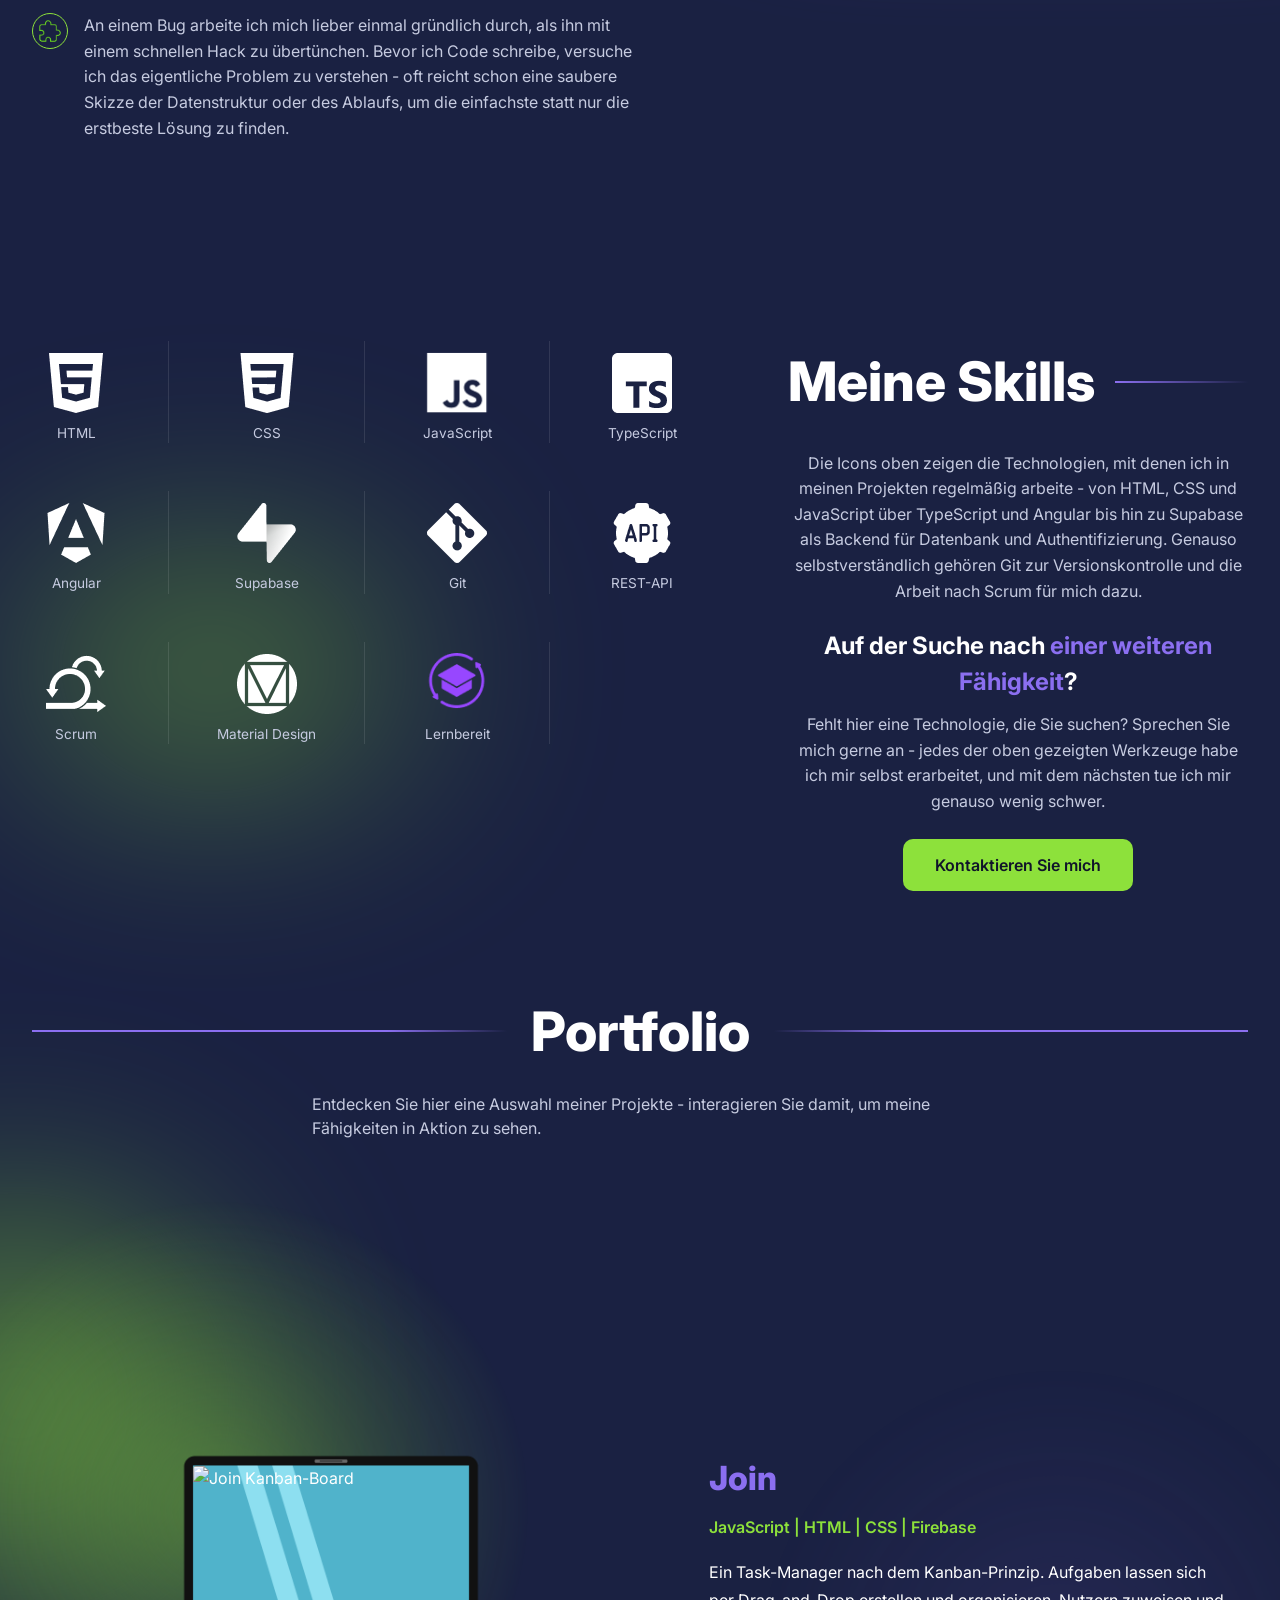
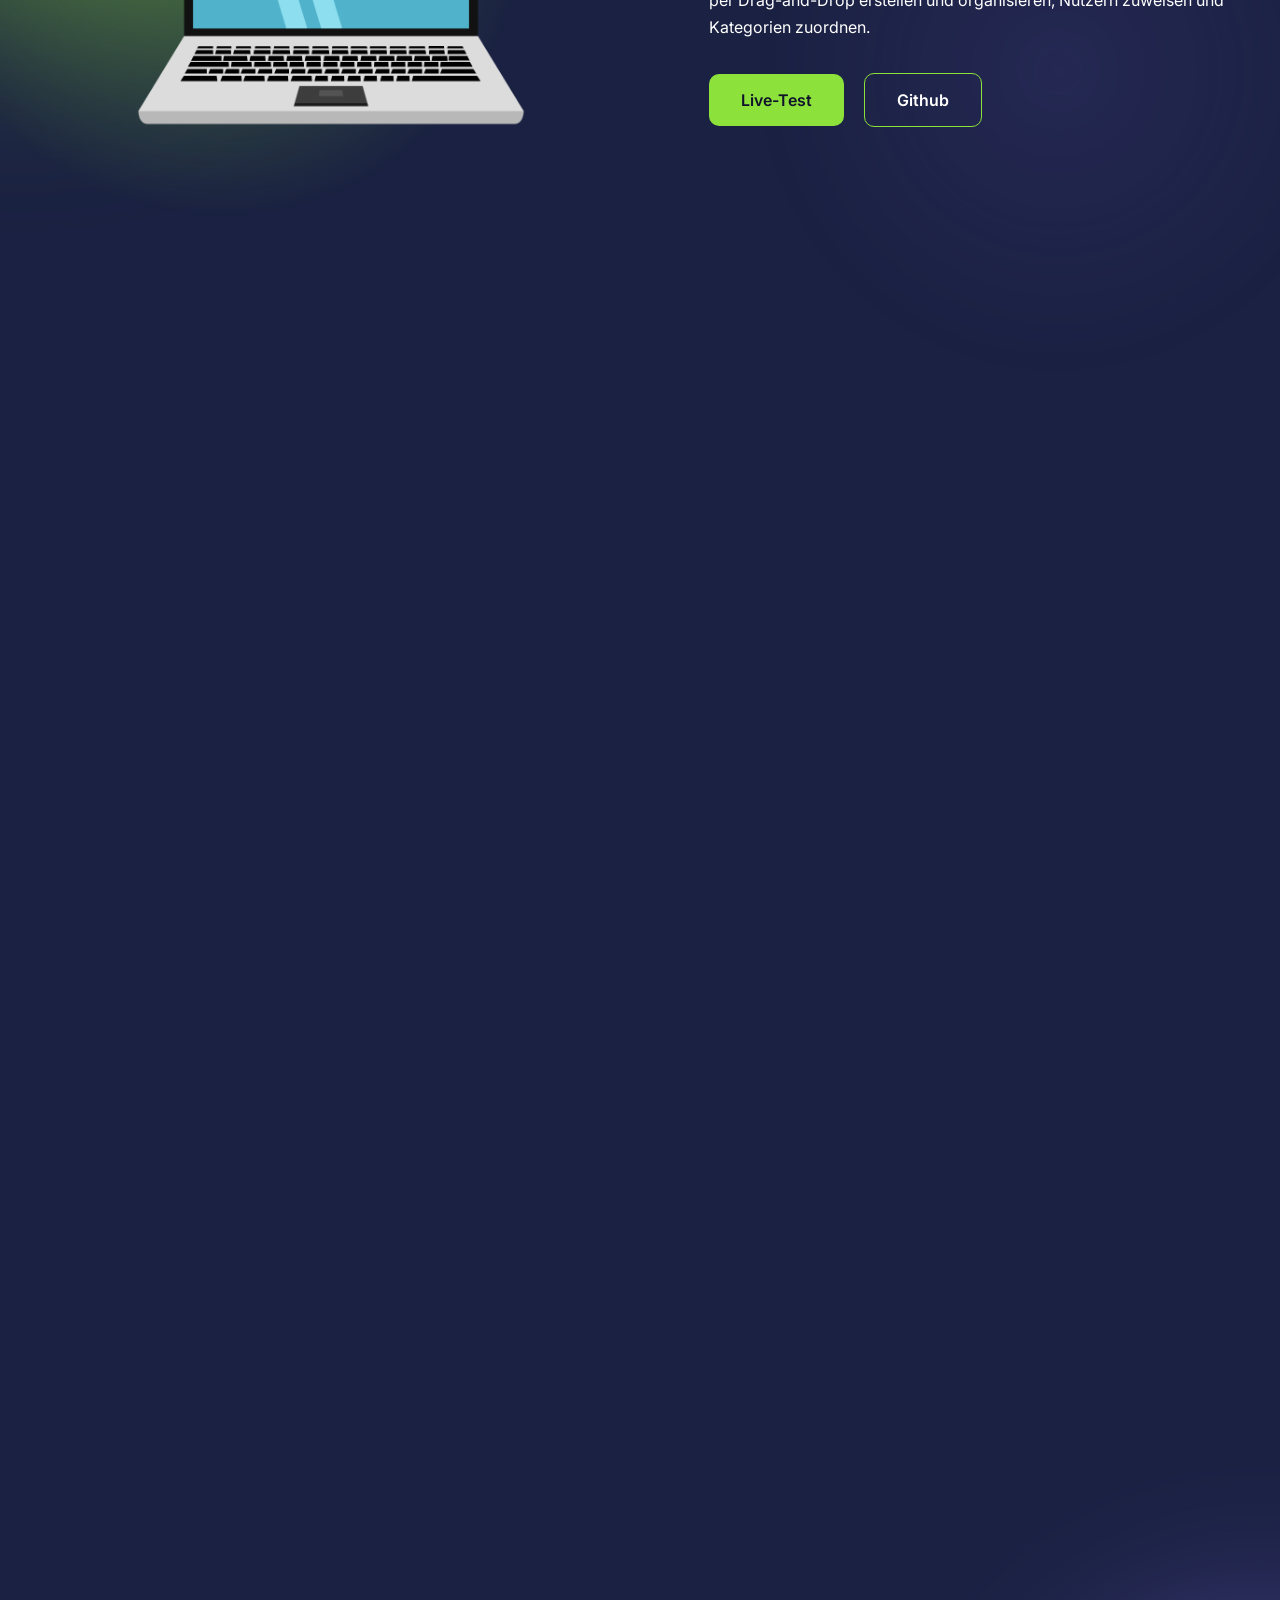
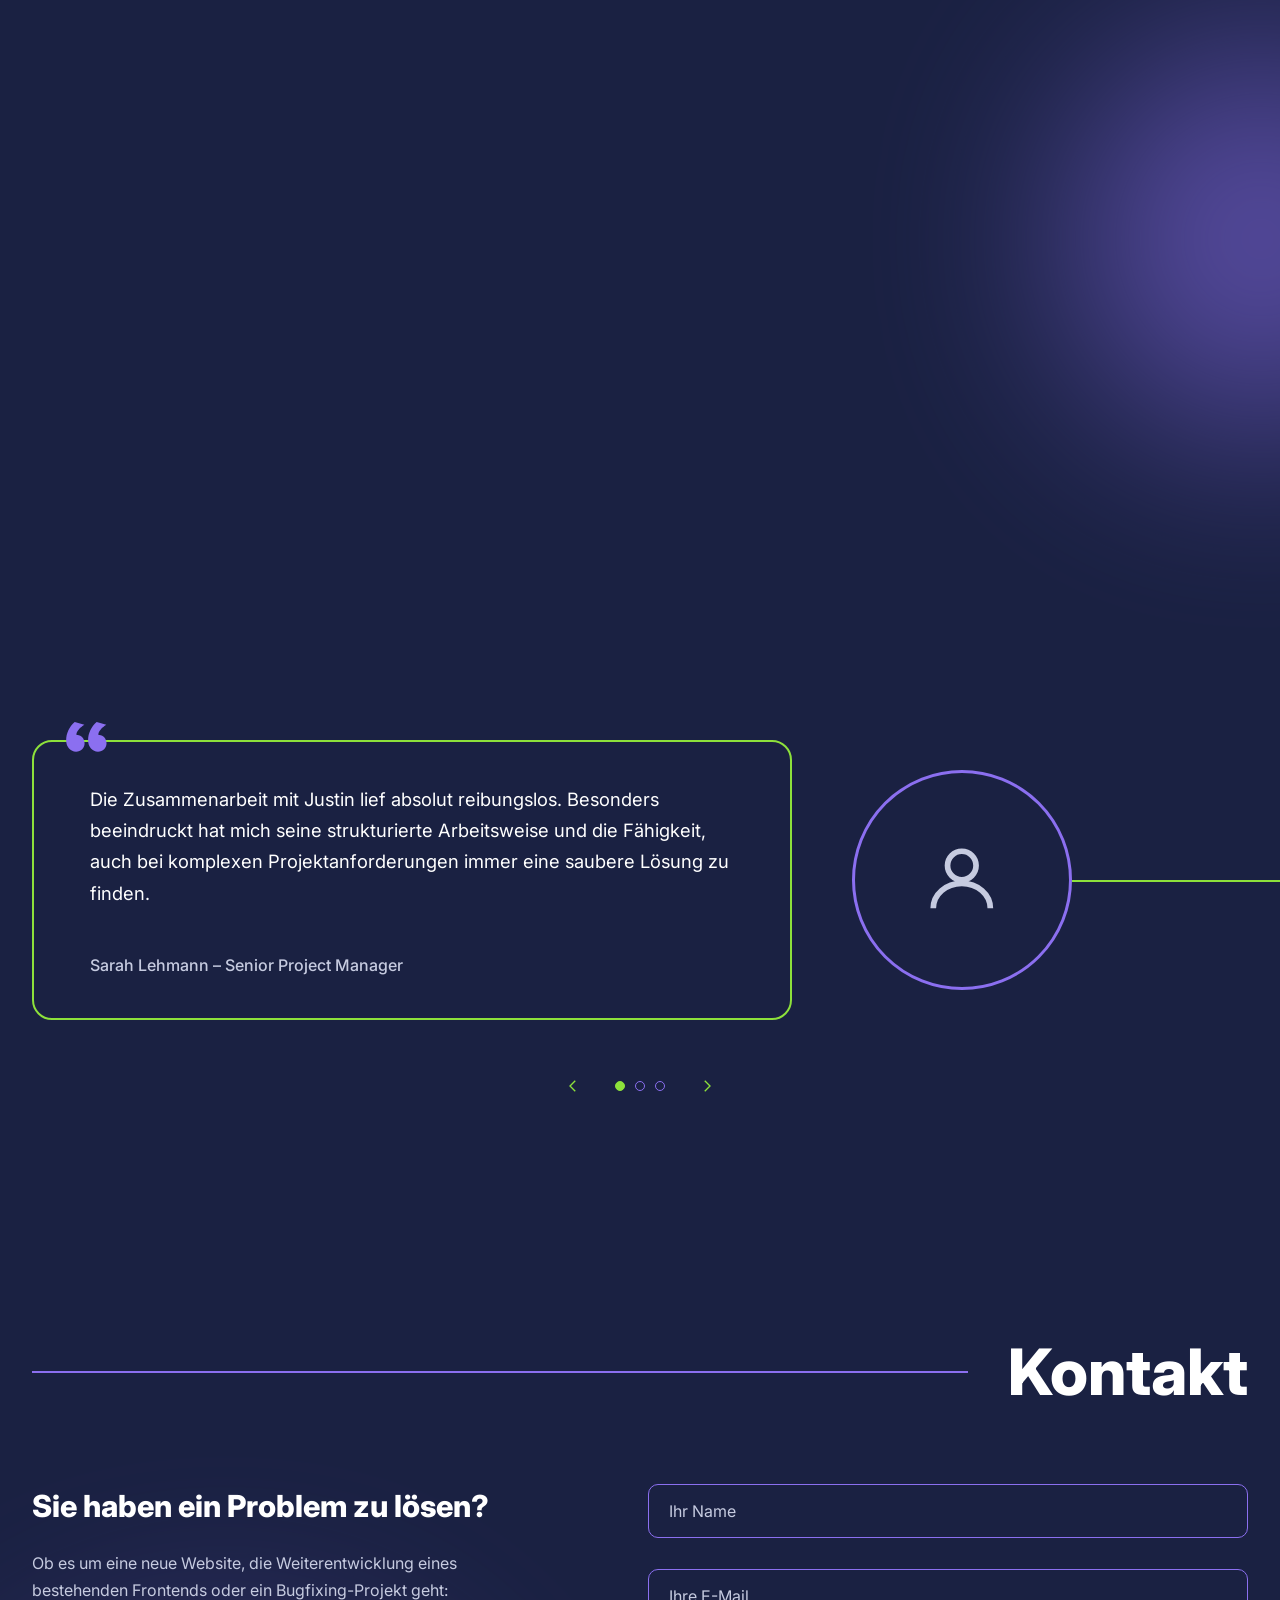
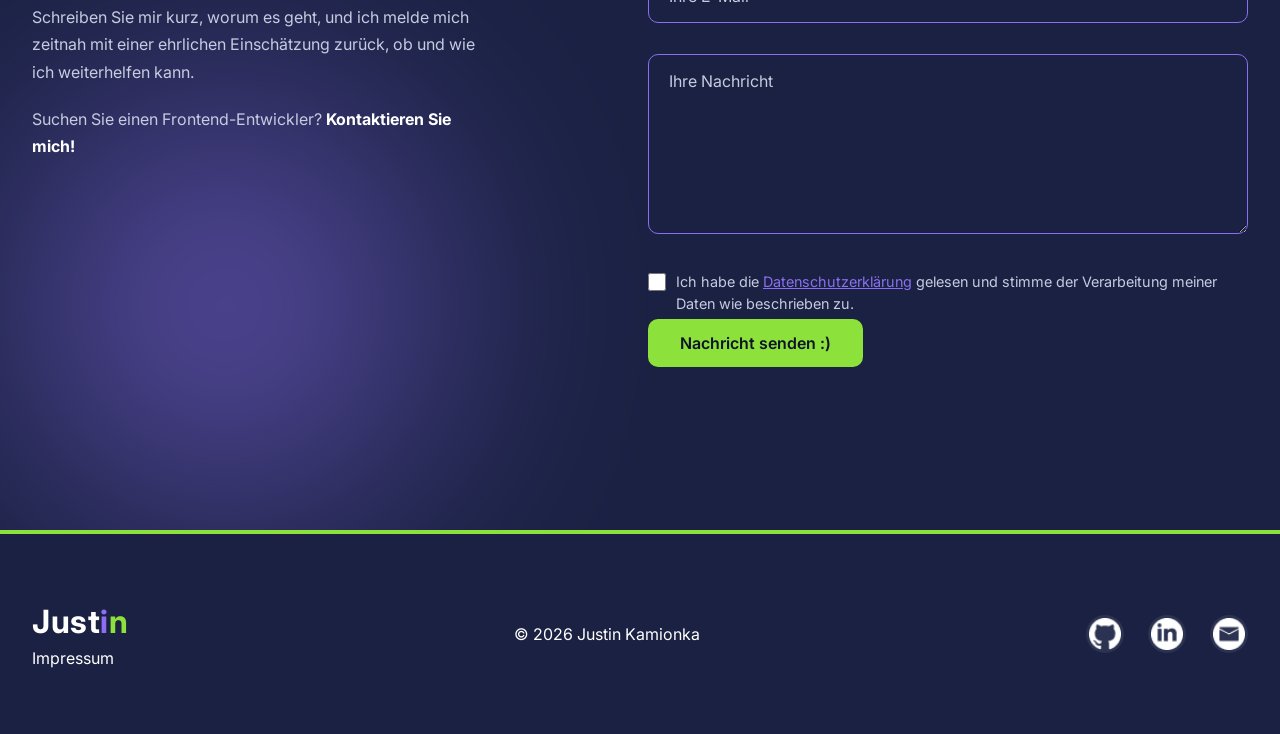
==== commit 6270c4df: "Fix JS files and add GIFs on Projects" ====
--- a/index.html
+++ b/index.html
@@ -3,7 +3,7 @@
   <head>
     <meta charset="UTF-8" />
     <meta name="viewport" content="width=device-width, initial-scale=1.0" />
-    <title>Justin Kamionka - IT Dienstleistungen</title>
+    <title>Justin Kamionka</title>
     <link rel="icon" type="image/x-icon" href="./assets/icons/favicon.png" />
 
     <link rel="preconnect" href="https://fonts.googleapis.com" />
@@ -17,8 +17,13 @@
     <link rel="stylesheet" href="./css/animation.css" />
     <link rel="stylesheet" href="./css/respo.css" />
 
+    <script src="./js/translations-de.js" defer></script>
+    <script src="./js/translations-en.js" defer></script>
     <script src="./js/translate.js" defer></script>
     <script src="./js/main.js" defer></script>
+    <script src="./js/portfolio.js" defer></script>
+    <script src="./js/testimonials.js" defer></script>
+    <script src="./js/contact.js" defer></script>
   </head>
   <body>
     <section class="widescreen">
@@ -437,8 +442,9 @@
               />
               <img
                 class="portfolio-screenshot"
-                src="./assets/img/Join.png"
+                src="./assets/img/Join.gif"
                 alt="Join Kanban-Board"
+                loading="lazy"
               />
             </div>
 
@@ -480,8 +486,9 @@
               />
               <img
                 class="portfolio-screenshot"
-                src="./assets/img/ElPoloLoco.png"
+                src="./assets/img/polloloco.gif"
                 alt="El Pollo Loco Jump-and-Run-Spiel"
+                loading="lazy"
               />
             </div>
 
--- a/css/style.css
+++ b/css/style.css
@@ -8,6 +8,9 @@
 
 html {
   scroll-behavior: smooth;
+  max-width: 100%;
+  overflow-x: hidden;
+  overflow-x: clip;
 }
 
 body {
@@ -15,7 +18,9 @@
   background-color: var(--color-bg-light);
   color: #ffffff;
   line-height: 1.5;
+  max-width: 100%;
   overflow-x: hidden;
+  overflow-x: clip;
 }
 
 img {
@@ -60,11 +65,14 @@
   padding: 0 32px;
 }
 
-/* Trägt Navbar + Hero + Social-Bar gemeinsam auf exakt 100dvh, damit der
-   Hero-Bereich (flex: 1 auf .hero) immer die Bildschirmhöhe füllt, egal wie
-   hoch Navbar/Social-Bar gerade real gerendert werden - kein Nachrechnen
-   von Pixel-Werten mehr nötig. Eigener Wrapper statt .widescreen, weil
-   .widescreen die komplette restliche Seite mit umschließt. */
+/* Trägt Navbar + Hero + Social-Bar gemeinsam auf exakt 100dvh, damit auf
+   dem Start-Screen alle drei ohne Scrollen komplett sichtbar sind. Damit das
+   auf niedrigen Viewports (iPhone SE) wirklich aufgeht, bekommt .hero-image
+   dort per calc() einen Höhen-Deckel, der den fixen Platzbedarf von Navbar/
+   Text/Social-Bar mit einrechnet (siehe .hero-image in respo.css), statt
+   dass Navbar/Social-Bar schrumpfen oder Inhalt überläuft. Eigener Wrapper
+   statt .widescreen, weil .widescreen die komplette restliche Seite mit
+   umschließt. */
 .hero-screen {
   height: 100dvh;
   display: flex;
@@ -314,6 +322,7 @@
   width: 100%;
   height: auto;
   object-fit: contain;
+  bottom: -10px;
 }
 
 .hero-content {
@@ -597,7 +606,7 @@
 
 .about-photo-glow {
   position: absolute;
-  inset: 25% -35%;
+  inset: 35% -35%;
   background: var(--color-purple);
   filter: blur(clamp(55px, 8vw, 100px));
   opacity: 0.5;
@@ -866,7 +875,6 @@
 .portfolio {
   position: relative;
   background: var(--color-bg-light);
-  padding: 100px 0;
   width: 100%;
   /* kein overflow: hidden hier - würde die position: sticky Bühne von
      .portfolio-sticky brechen (Sticky braucht einen Vorfahren ohne eigenen
@@ -944,7 +952,6 @@
   z-index: 1;
   color: var(--color-muted);
   max-width: 720px;
-  margin-bottom: 80px;
 }
 
 .portfolio-list {
@@ -959,7 +966,62 @@
   position: sticky;
   top: 0;
   height: 100vh;
-  overflow: hidden;
+  overflow: visible;
+  isolation: isolate;
+}
+
+/* Viewport-bound glows make scroll progress visible throughout the sticky scene. */
+.portfolio-sticky::before,
+.portfolio-sticky::after {
+  content: "";
+  position: absolute;
+  width: clamp(320px, 48vw, 720px);
+  aspect-ratio: 1;
+  top: 50%;
+  border-radius: 50%;
+  pointer-events: none;
+  opacity: 0.1;
+  will-change: transform, opacity;
+  transition: opacity 500ms cubic-bezier(0.23, 1, 0.32, 1);
+  z-index: 0;
+}
+
+.portfolio-sticky::before {
+  left: 8%;
+  background: radial-gradient(
+    circle,
+    var(--color-green) 0%,
+    color-mix(in srgb, var(--color-green) 45%, transparent) 38%,
+    transparent 72%
+  );
+  transform: translate3d(-35%, calc(-50% + var(--stage-glow-y, 0px)), 0);
+}
+
+.portfolio-sticky::after {
+  right: 8%;
+  background: radial-gradient(
+    circle,
+    var(--color-purple) 0%,
+    color-mix(in srgb, var(--color-purple) 45%, transparent) 38%,
+    transparent 72%
+  );
+  transform: translate3d(35%, calc(-50% - var(--stage-glow-y, 0px)), 0);
+}
+
+.portfolio-sticky[data-active-project="0"]::before,
+.portfolio-sticky[data-active-project="2"]::before,
+.portfolio-sticky[data-active-project="1"]::after {
+  opacity: 0.38;
+}
+
+@media (prefers-reduced-motion: reduce) {
+  .portfolio-sticky::before {
+    transform: translate3d(-35%, -50%, 0);
+  }
+
+  .portfolio-sticky::after {
+    transform: translate3d(35%, -50%, 0);
+  }
 }
 
 .portfolio-item {
@@ -971,12 +1033,17 @@
   gap: 60px;
   opacity: 0;
   pointer-events: none;
-  transition: opacity 0.5s ease;
+  z-index: 1;
+  transition:
+    opacity 0.5s ease,
+    transform 0.5s ease;
+  transform: scale(0.96);
 }
 
 .portfolio-item.is-active {
   opacity: 1;
   pointer-events: auto;
+  transform: scale(1);
 }
 
 .portfolio-item--reverse {
@@ -986,7 +1053,7 @@
 .portfolio-image {
   position: relative;
   flex: 0 0 auto;
-  width: min(38vw, 480px);
+  width: min(44vw, 560px);
   transition: transform 0.35s ease;
 }
 
@@ -1013,7 +1080,7 @@
   height: 28.9%;
   display: block;
   object-fit: cover;
-  object-position: top center;
+  object-position: center center;
   border-radius: 3px;
 }
 
--- a/css/respo.css
+++ b/css/respo.css
@@ -103,15 +103,20 @@
     flex-direction: column;
     justify-content: center;
     text-align: center;
-    padding-top: 24px;
+    padding-top: 16px;
     padding-bottom: 0px;
     gap: 0px;
   }
 
+  /* calc(100dvh - 340px) rechnet den festen Platzbedarf von Navbar (60px),
+     Hero-Text/Button und Social-Bar mit ein, damit Navbar + Hero + Social-
+     Links auf JEDEM Viewport ohne Scrollen komplett sichtbar bleiben - auf
+     hohen Screens (z.B. S8+) greift weiter min(48vh, 380px), auf flachen
+     (z.B. iPhone SE) schrumpft das Bild stattdessen passend mit. */
   .hero-image {
     width: min(82vw, 380px);
-    height: min(48vh, 380px);
-    margin-top: min(6vw, 28px);
+    height: max(140px, min(48vh, 380px, calc(100dvh - 340px)));
+    margin-top: min(4vw, 16px);
     align-self: center;
   }
 
@@ -125,7 +130,7 @@
 
   .hero-image::before {
     display: block;
-    z-index: 0;
+    z-index: 2;
     left: 50%;
     top: 68%;
     bottom: -10px;
@@ -152,7 +157,7 @@
        .social-bar Platz wegzunehmen - Default wäre min-height: auto. */
     min-height: 0;
     background: var(--color-bg-light);
-    padding: 24px 16px 20px;
+    padding: 16px 16px 12px;
   }
 
   .hero-text {
@@ -170,23 +175,27 @@
   /* Nur der Hero-CTA bekommt Abstand zur Rolle - .btn-primary wird auch in
      Projekten/Skills/Kontakt verwendet, dort soll sich nichts ändern. */
   .hero-text .btn-primary {
-    margin-top: 16px;
+    margin-top: 10px;
   }
 
   .hero-scroll {
     display: none;
   }
 
+  .social-bar {
+    padding: 16px 0;
+  }
+
   .social-bar-inner {
     flex-wrap: wrap;
     justify-content: center;
-    row-gap: 16px;
+    row-gap: 10px;
   }
 
   .social-links {
     flex-wrap: wrap;
     justify-content: center;
-    row-gap: 12px;
+    row-gap: 10px;
   }
 
   .social-email {
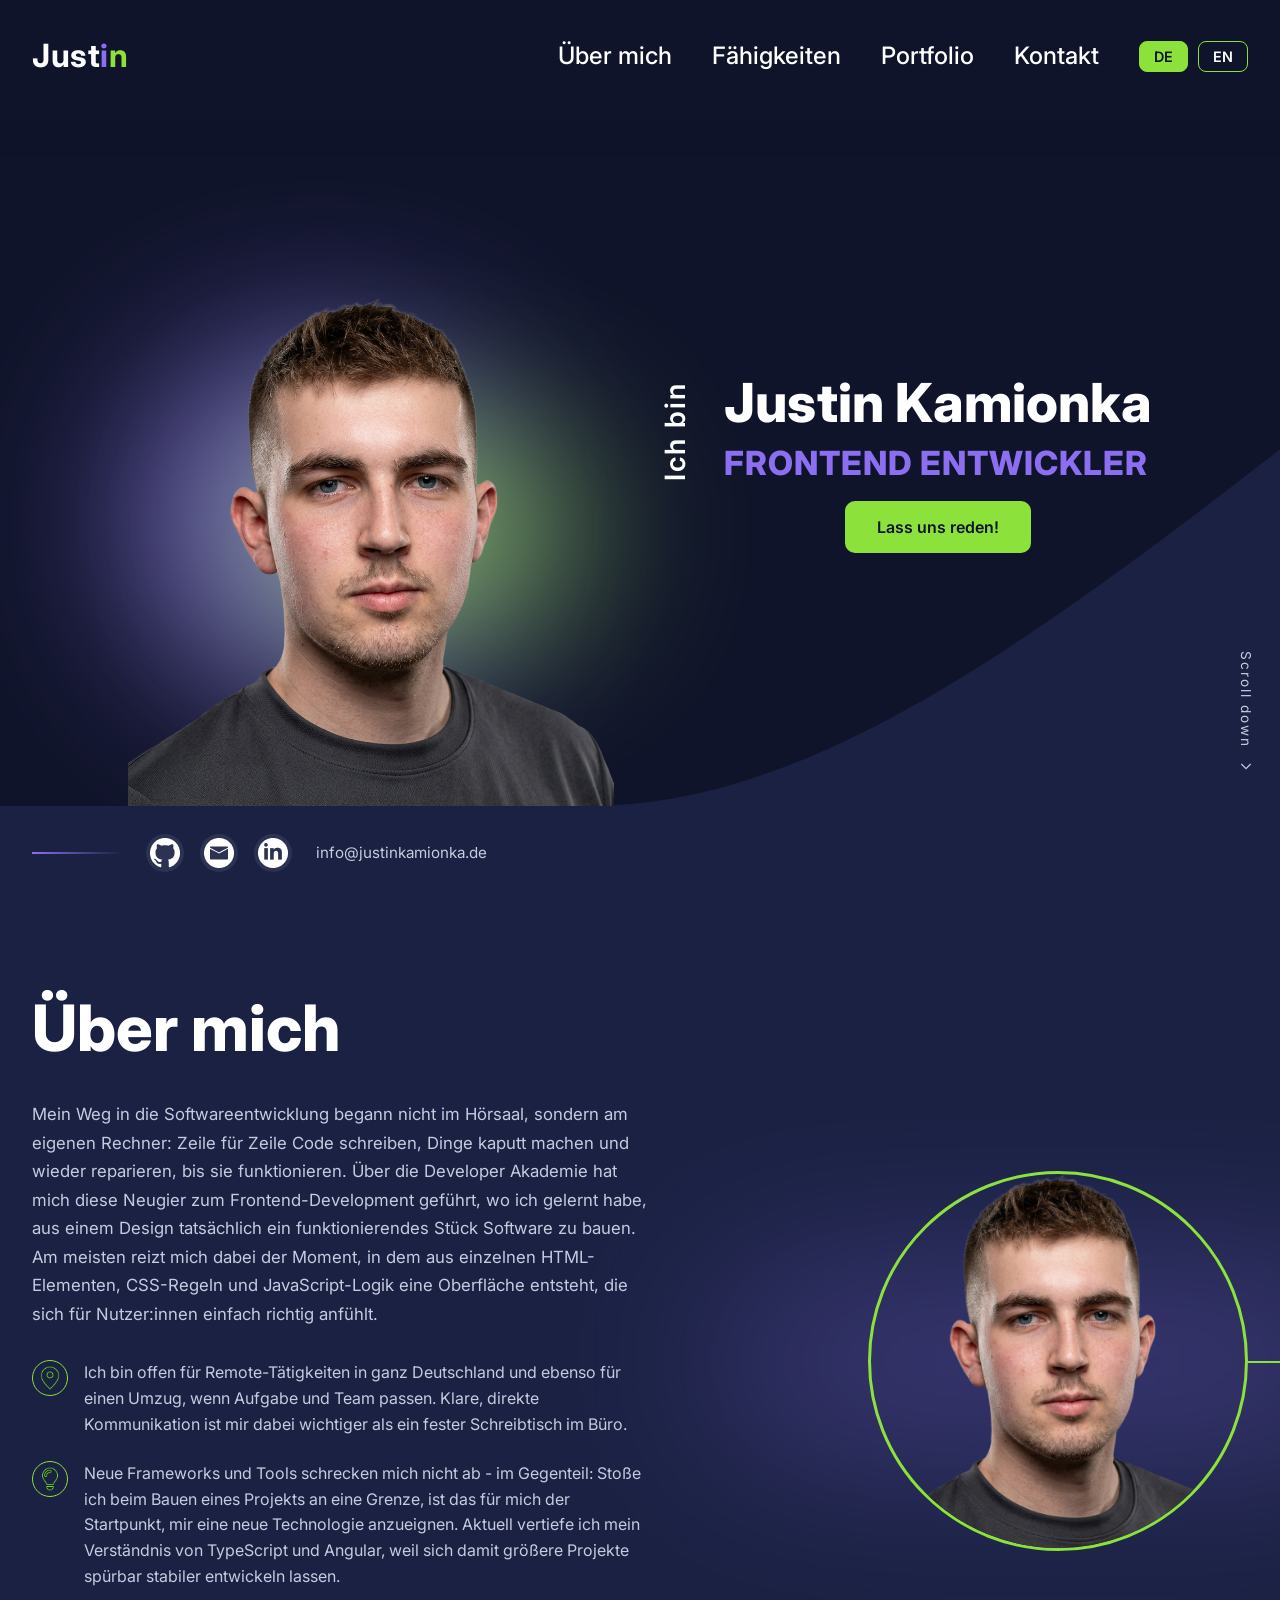
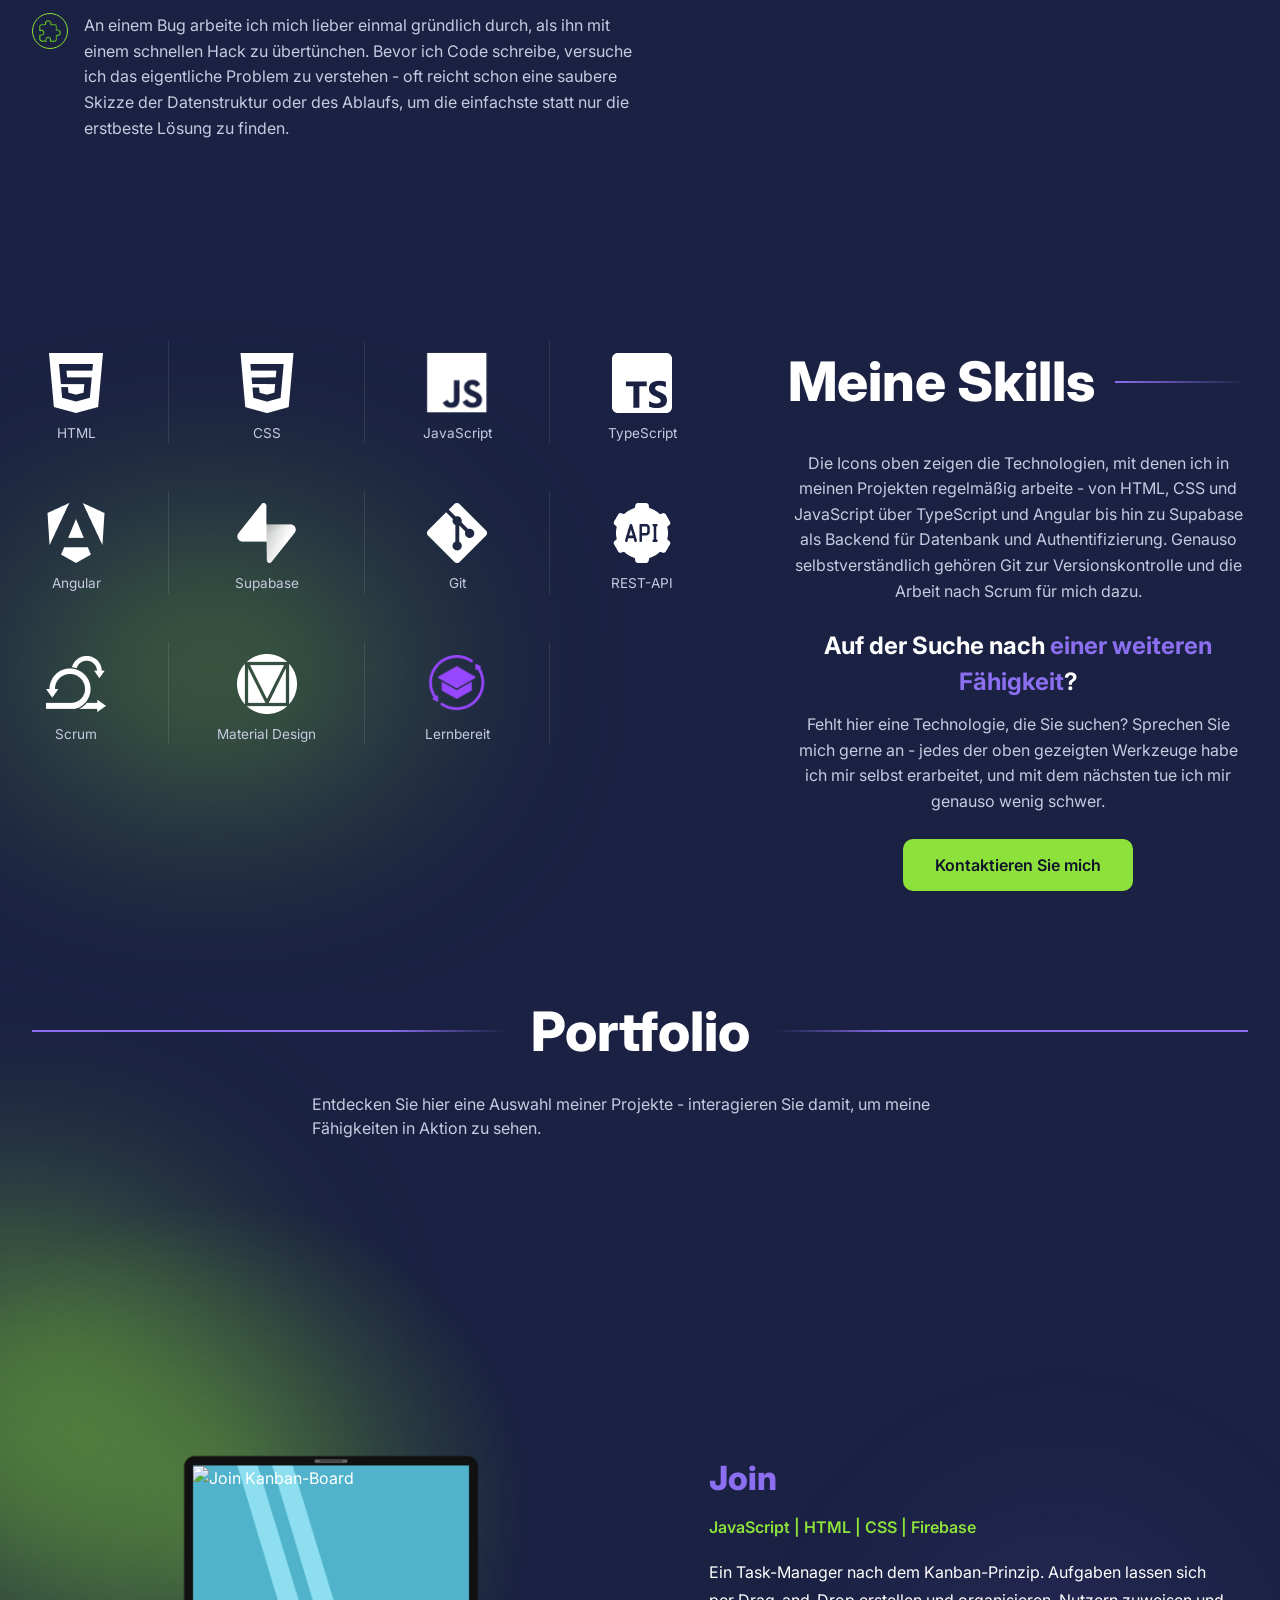
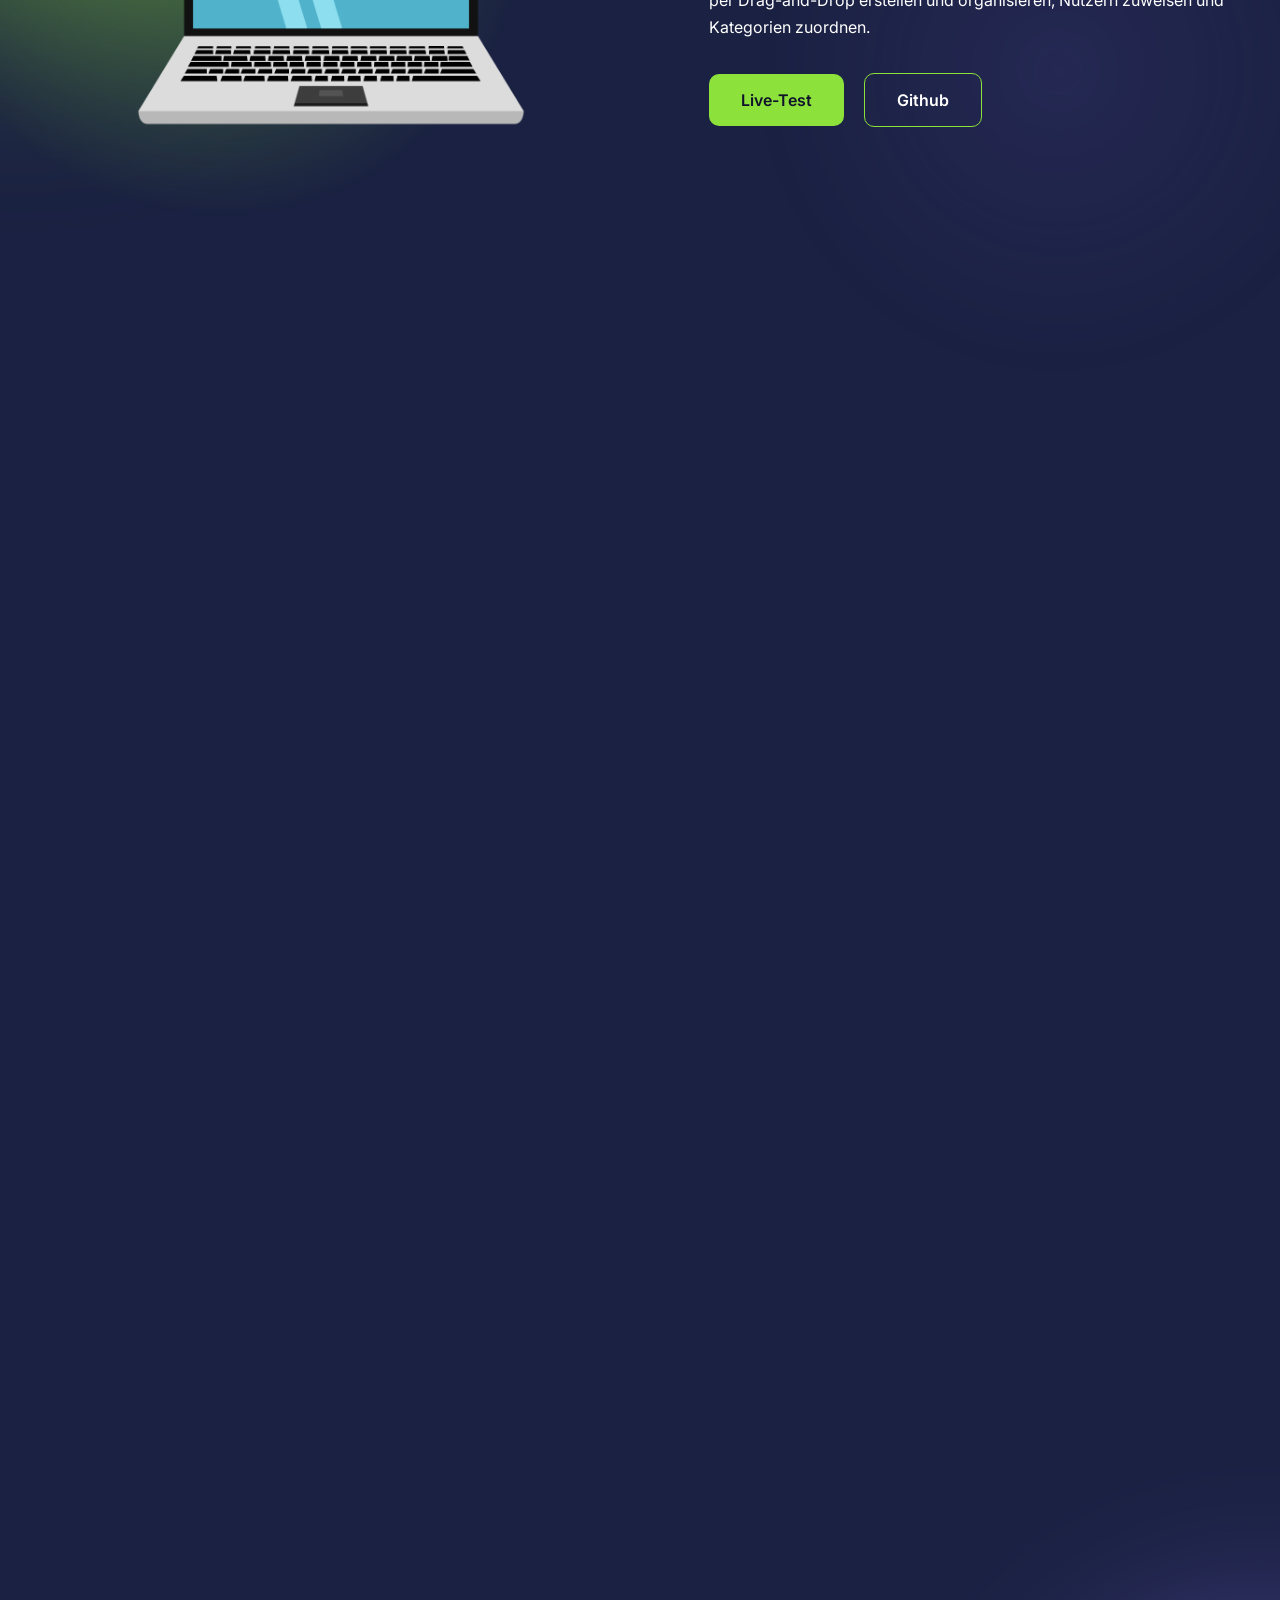
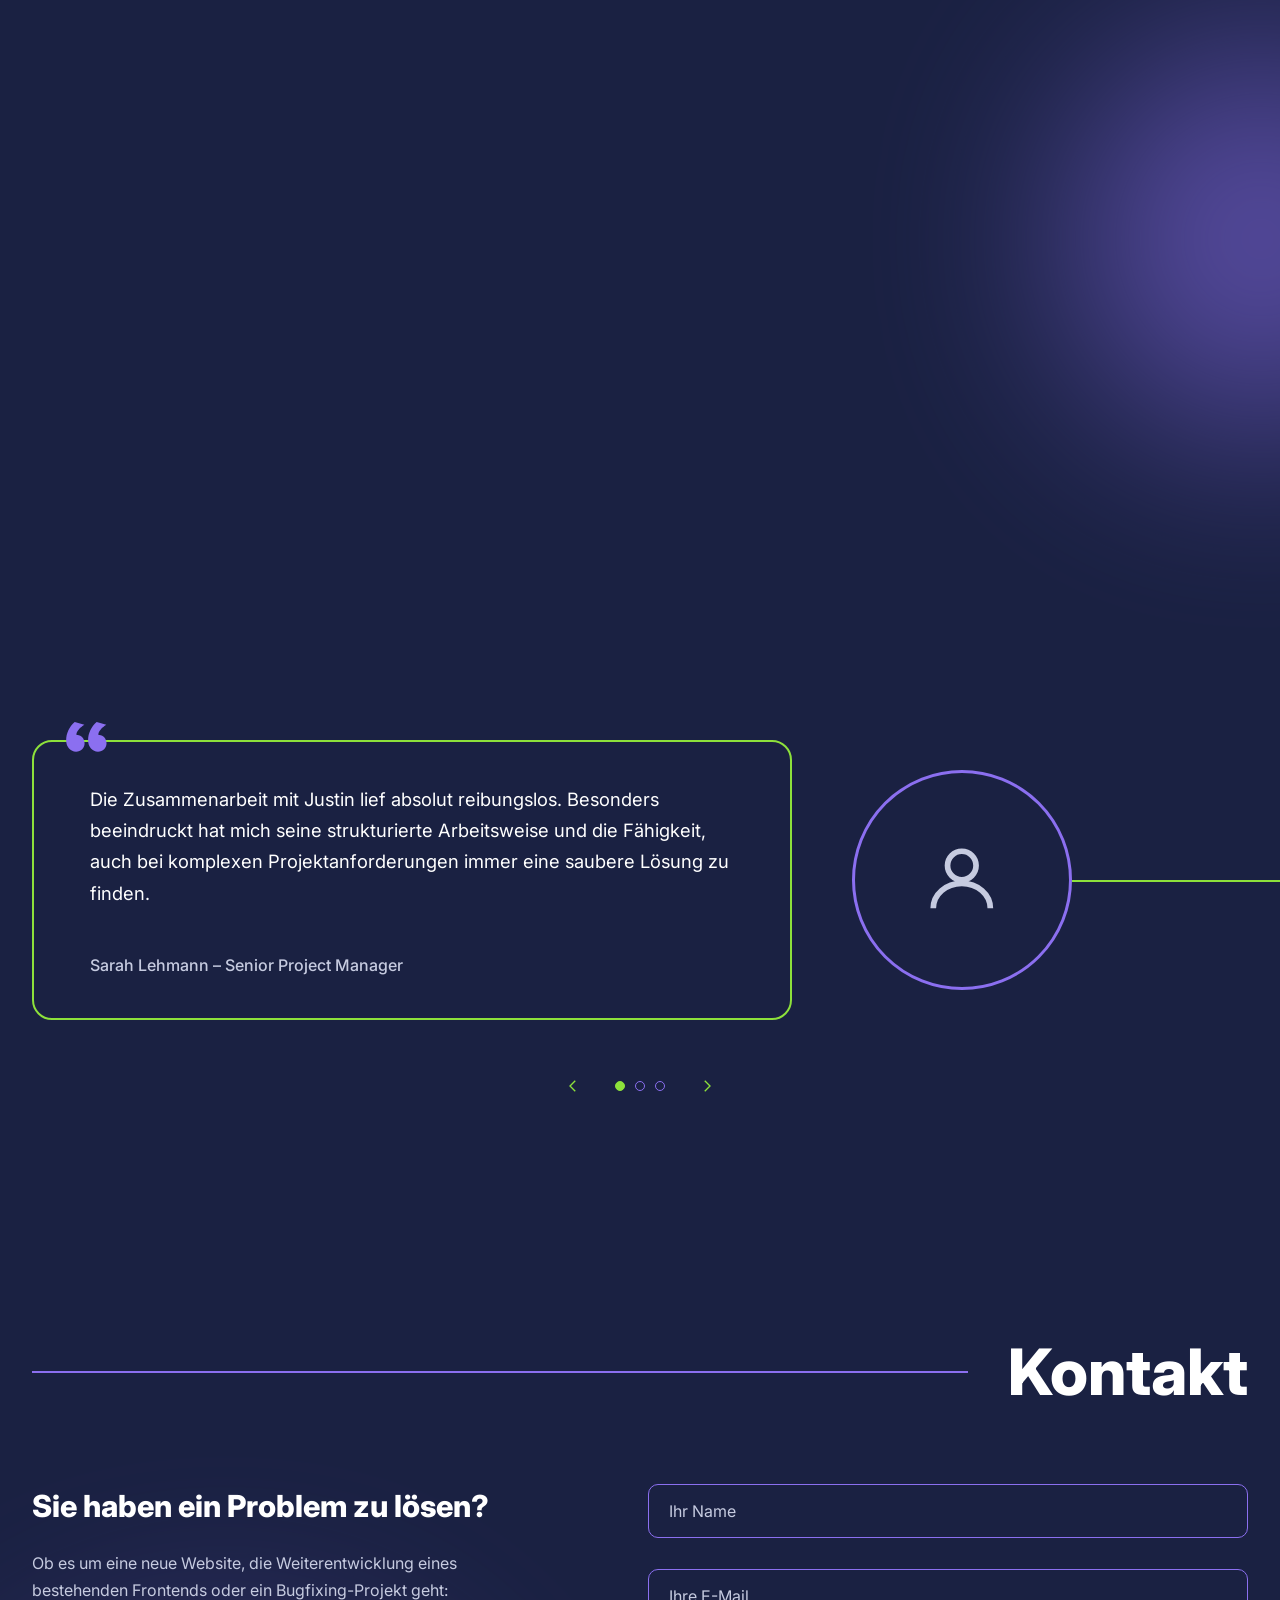
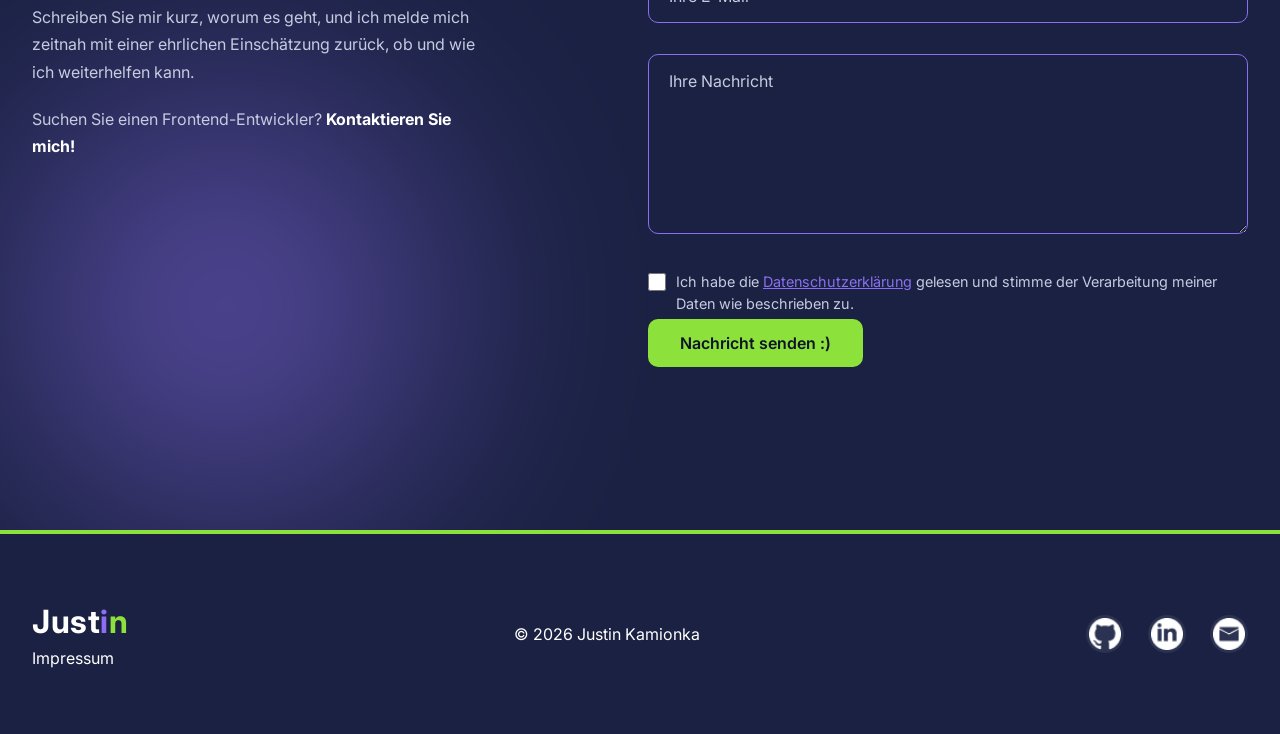
==== commit bcbc175a: "Fix href in the navbar" ====
--- a/index.html
+++ b/index.html
@@ -21,6 +21,7 @@
     <script src="./js/translations-en.js" defer></script>
     <script src="./js/translate.js" defer></script>
     <script src="./js/main.js" defer></script>
+    <script src="./js/skill-tooltip.js" defer></script>
     <script src="./js/portfolio.js" defer></script>
     <script src="./js/testimonials.js" defer></script>
     <script src="./js/contact.js" defer></script>
@@ -35,8 +36,6 @@
         </defs>
       </svg>
 
-      <div class="hero-screen">
-      <!-- Navigation: fixiert oben, Sprachumschalter + mobiles Burger-Menü (js/main.js) -->
       <header class="navbar">
         <div class="container nav-inner">
           <a class="logo" href="#home"
@@ -91,6 +90,7 @@
         </div>
       </header>
 
+      <div class="hero-screen">
       <section class="box hero" id="home">
         <div class="hero-inner">
           <div class="hero-image">
@@ -330,7 +330,23 @@
             </div>
 
             <div class="box skill-item skill-item--learning">
-              <div class="skill-tooltip" role="tooltip">
+              <div class="skill-learning-anchor">
+                <button
+                  class="skill-learning-trigger"
+                  type="button"
+                  aria-expanded="false"
+                  aria-describedby="learningTooltip"
+                >
+                  <img
+                    class="skill-icon"
+                    src="./assets/icons/Lerning.png"
+                    alt=""
+                  />
+                  <span class="skill-name" data-i18n="skills.learning"
+                    >Lernbereit</span
+                  >
+                </button>
+                <div class="skill-tooltip" id="learningTooltip" role="tooltip">
                 <p data-i18n="skills.learningTooltip">
                   Ich interessiere mich besonders dafür, das noch zu lernen
                 </p>
@@ -360,15 +376,8 @@
                     <span>Vue.js</span>
                   </div>
                 </div>
+                </div>
               </div>
-              <img
-                class="skill-icon"
-                src="./assets/icons/Lerning.png"
-                alt="Continually learning"
-              />
-              <span class="skill-name" data-i18n="skills.learning"
-                >Lernbereit</span
-              >
             </div>
           </div>
 
--- a/css/style.css
+++ b/css/style.css
@@ -65,16 +65,19 @@
   padding: 0 32px;
 }
 
-/* Trägt Navbar + Hero + Social-Bar gemeinsam auf exakt 100dvh, damit auf
-   dem Start-Screen alle drei ohne Scrollen komplett sichtbar sind. Damit das
-   auf niedrigen Viewports (iPhone SE) wirklich aufgeht, bekommt .hero-image
-   dort per calc() einen Höhen-Deckel, der den fixen Platzbedarf von Navbar/
-   Text/Social-Bar mit einrechnet (siehe .hero-image in respo.css), statt
-   dass Navbar/Social-Bar schrumpfen oder Inhalt überläuft. Eigener Wrapper
-   statt .widescreen, weil .widescreen die komplette restliche Seite mit
-   umschließt. */
+/* Keeps anchored section headings visible below the sticky navigation. */
+#home,
+#about,
+#skills,
+#portfolio,
+#contact {
+  scroll-margin-top: 136px;
+}
+
+/* Keeps the hero and social bar within the viewport space below the sticky
+   navigation. The mobile override accounts for the shorter navigation bar. */
 .hero-screen {
-  height: 100dvh;
+  height: calc(100dvh - 120px);
   display: flex;
   flex-direction: column;
 }
@@ -729,14 +732,37 @@
   position: relative;
 }
 
-/* Sprechblase erscheint nur beim Hover über das "Lernbereit"-Icon; per
-   opacity/visibility statt display, damit die transition sauber läuft. */
+.skill-learning-anchor {
+  position: relative;
+  display: flex;
+  justify-content: center;
+}
+
+.skill-learning-trigger {
+  display: flex;
+  flex-direction: column;
+  align-items: center;
+  gap: 10px;
+  border: 0;
+  padding: 0;
+  background: transparent;
+  color: inherit;
+  touch-action: manipulation;
+}
+
+.skill-learning-trigger:focus-visible {
+  outline: 2px solid var(--color-green);
+  outline-offset: 6px;
+  border-radius: 8px;
+}
+
+/* The learning tooltip uses opacity and visibility for a smooth transition. */
 .skill-tooltip {
   position: absolute;
   left: 50%;
   bottom: calc(100% + 18px);
   transform: translate(-50%, 6px);
-  width: 260px;
+  width: min(260px, calc(100vw - 40px));
   padding: 18px 20px;
   background: var(--color-white);
   color: var(--color-bg-dark);
@@ -763,11 +789,20 @@
   border-top-color: var(--color-white);
 }
 
-.skill-item--learning:hover .skill-tooltip {
+.skill-item--learning.is-open .skill-tooltip {
   opacity: 1;
   visibility: visible;
   transform: translate(-50%, 0);
   pointer-events: auto;
+}
+
+@media (hover: hover) and (pointer: fine) {
+  .skill-item--learning:hover .skill-tooltip {
+    opacity: 1;
+    visibility: visible;
+    transform: translate(-50%, 0);
+    pointer-events: auto;
+  }
 }
 
 .skill-tooltip p {
@@ -1069,19 +1104,19 @@
   user-select: none;
 }
 
-/* Prozentwerte sind auf das Laptop-Mockup-Bild (laptop.png) abgestimmt,
-   damit der Screenshot exakt im Displaybereich sitzt. Bei einem neuen
-   Mockup-Bild müssen left/top/width/height neu vermessen werden. */
+/* Matches the measured 592 × 350 display area inside the 1200px mockup. */
 .portfolio-screenshot {
   position: absolute;
-  left: 25.3%;
-  top: 27.8%;
-  width: 49.2%;
-  height: 28.9%;
+  left: 50%;
+  top: 27.75%;
+  width: 49.34%;
+  height: auto;
+  aspect-ratio: 592 / 350;
   display: block;
   object-fit: cover;
   object-position: center center;
   border-radius: 3px;
+  transform: translateX(-50%);
 }
 
 .portfolio-text {
--- a/css/respo.css
+++ b/css/respo.css
@@ -9,6 +9,13 @@
 @media (max-width: 980px) {
   .nav-toggle {
     display: flex;
+    position: relative;
+    z-index: 26;
+  }
+
+  .navbar .logo {
+    position: relative;
+    z-index: 26;
   }
 
   /* Vollflächiges Overlay-Menü; Sichtbarkeit wird per .is-open aus
@@ -38,6 +45,25 @@
     padding: 5px !important;
   }
 
+  body.nav-open-lock .navbar {
+    position: fixed;
+    inset: 0 0 auto;
+    width: 100%;
+    z-index: 100;
+  }
+
+  .hero-screen {
+    height: calc(100dvh - 60px);
+  }
+
+  #home,
+  #about,
+  #skills,
+  #portfolio,
+  #contact {
+    scroll-margin-top: 76px;
+  }
+
   .nav-menu.is-open {
     opacity: 1;
     visibility: visible;
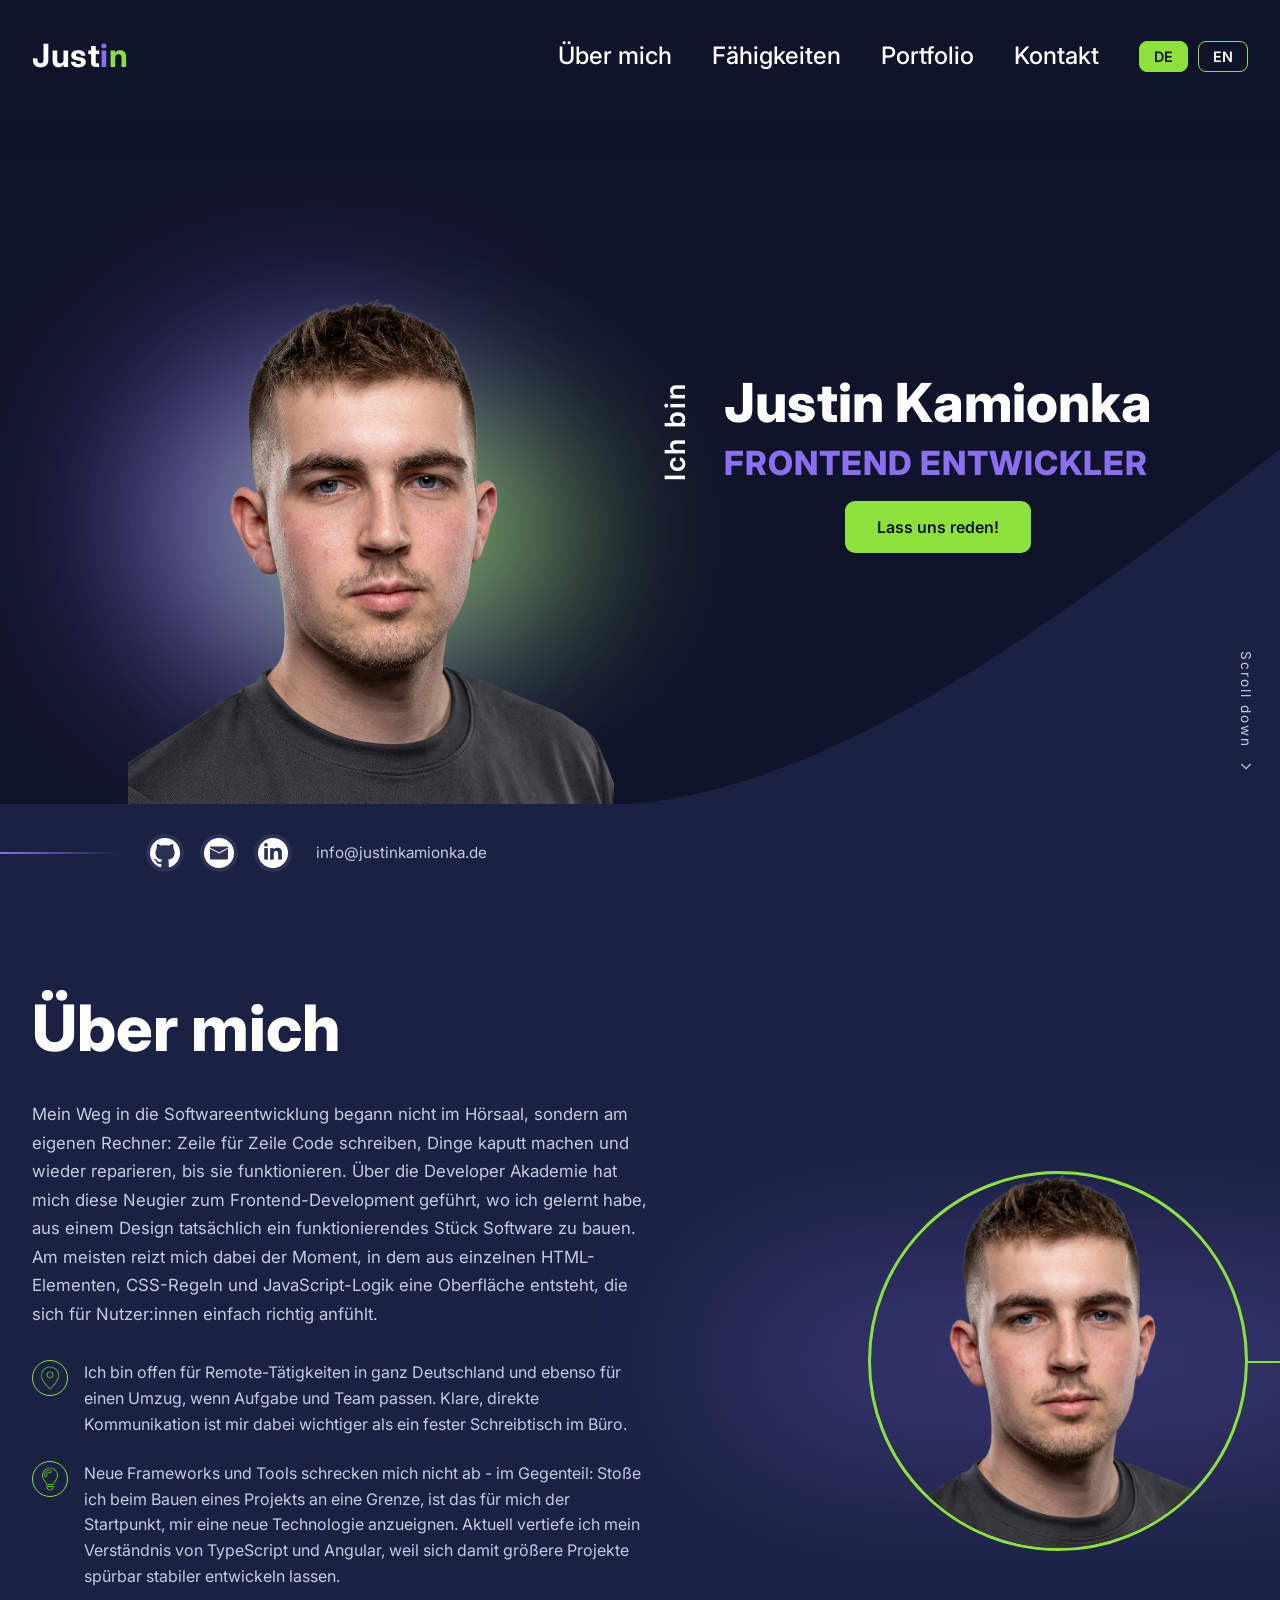
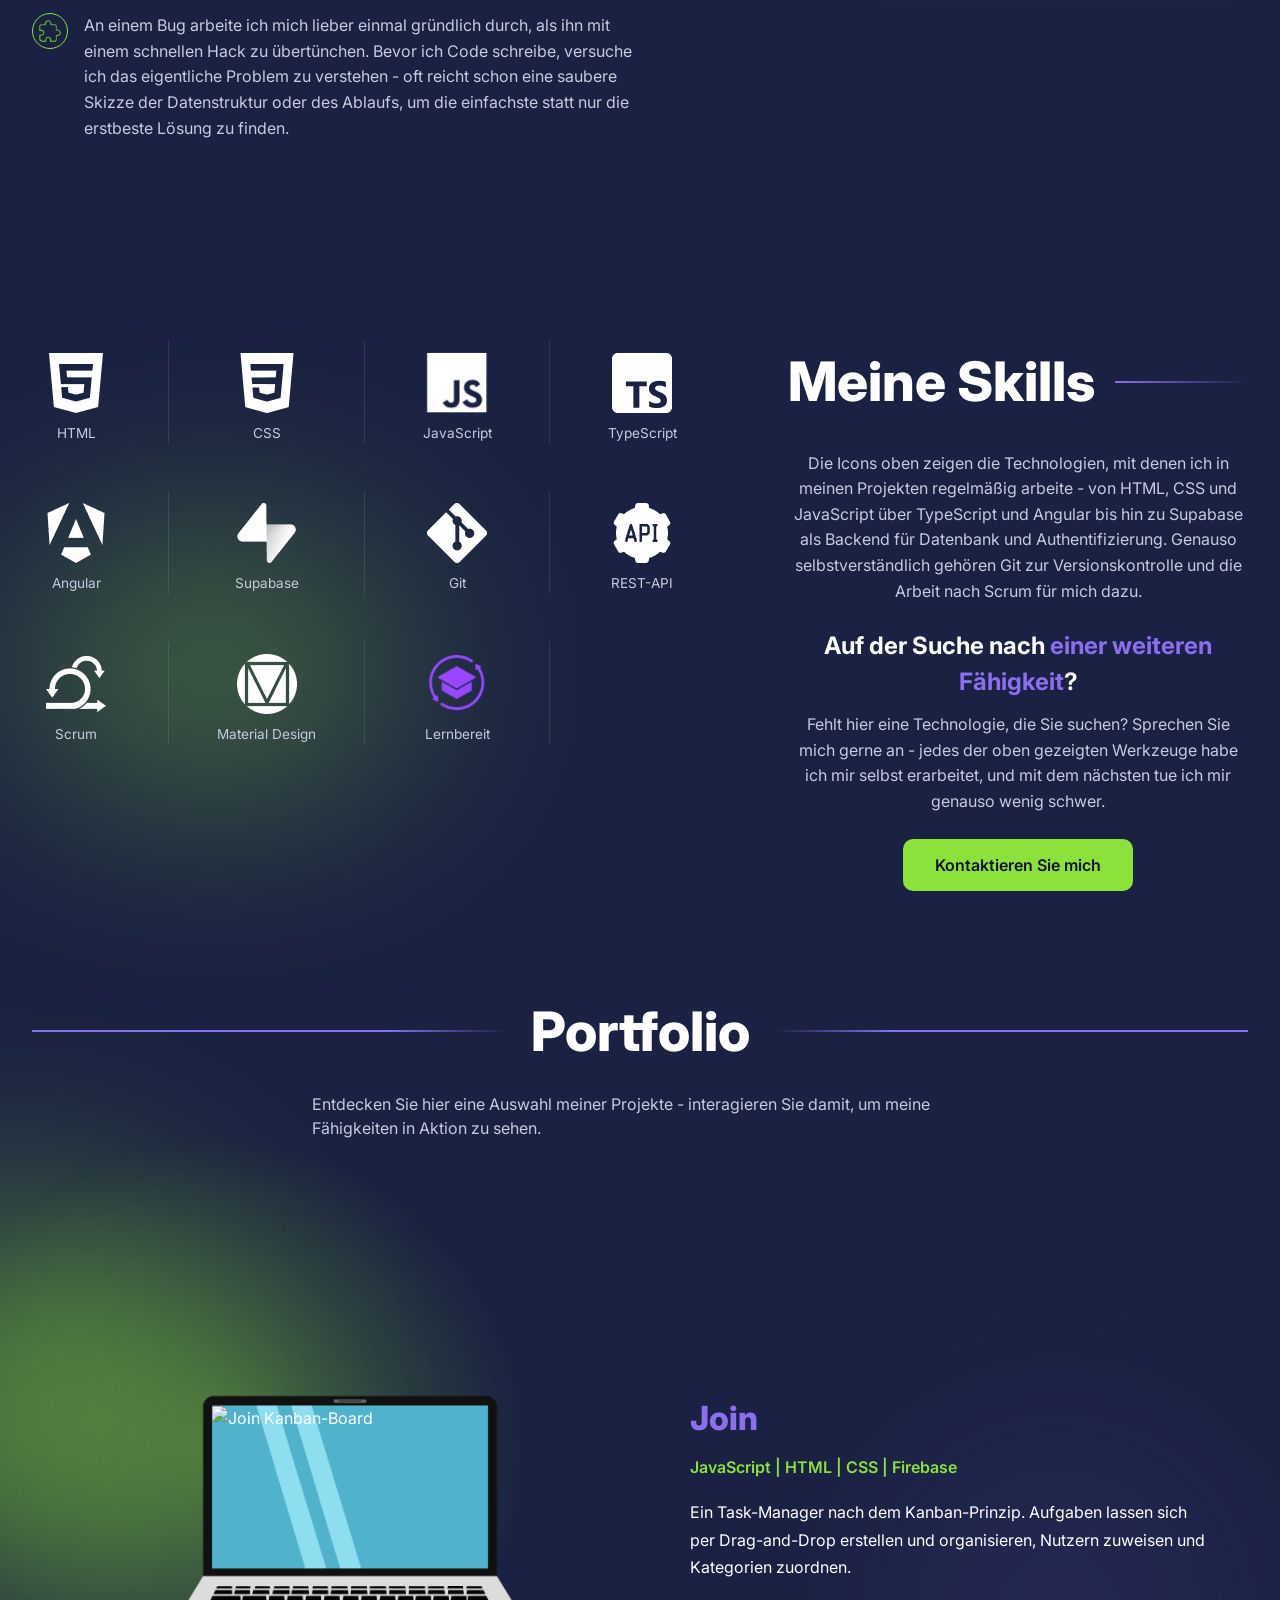
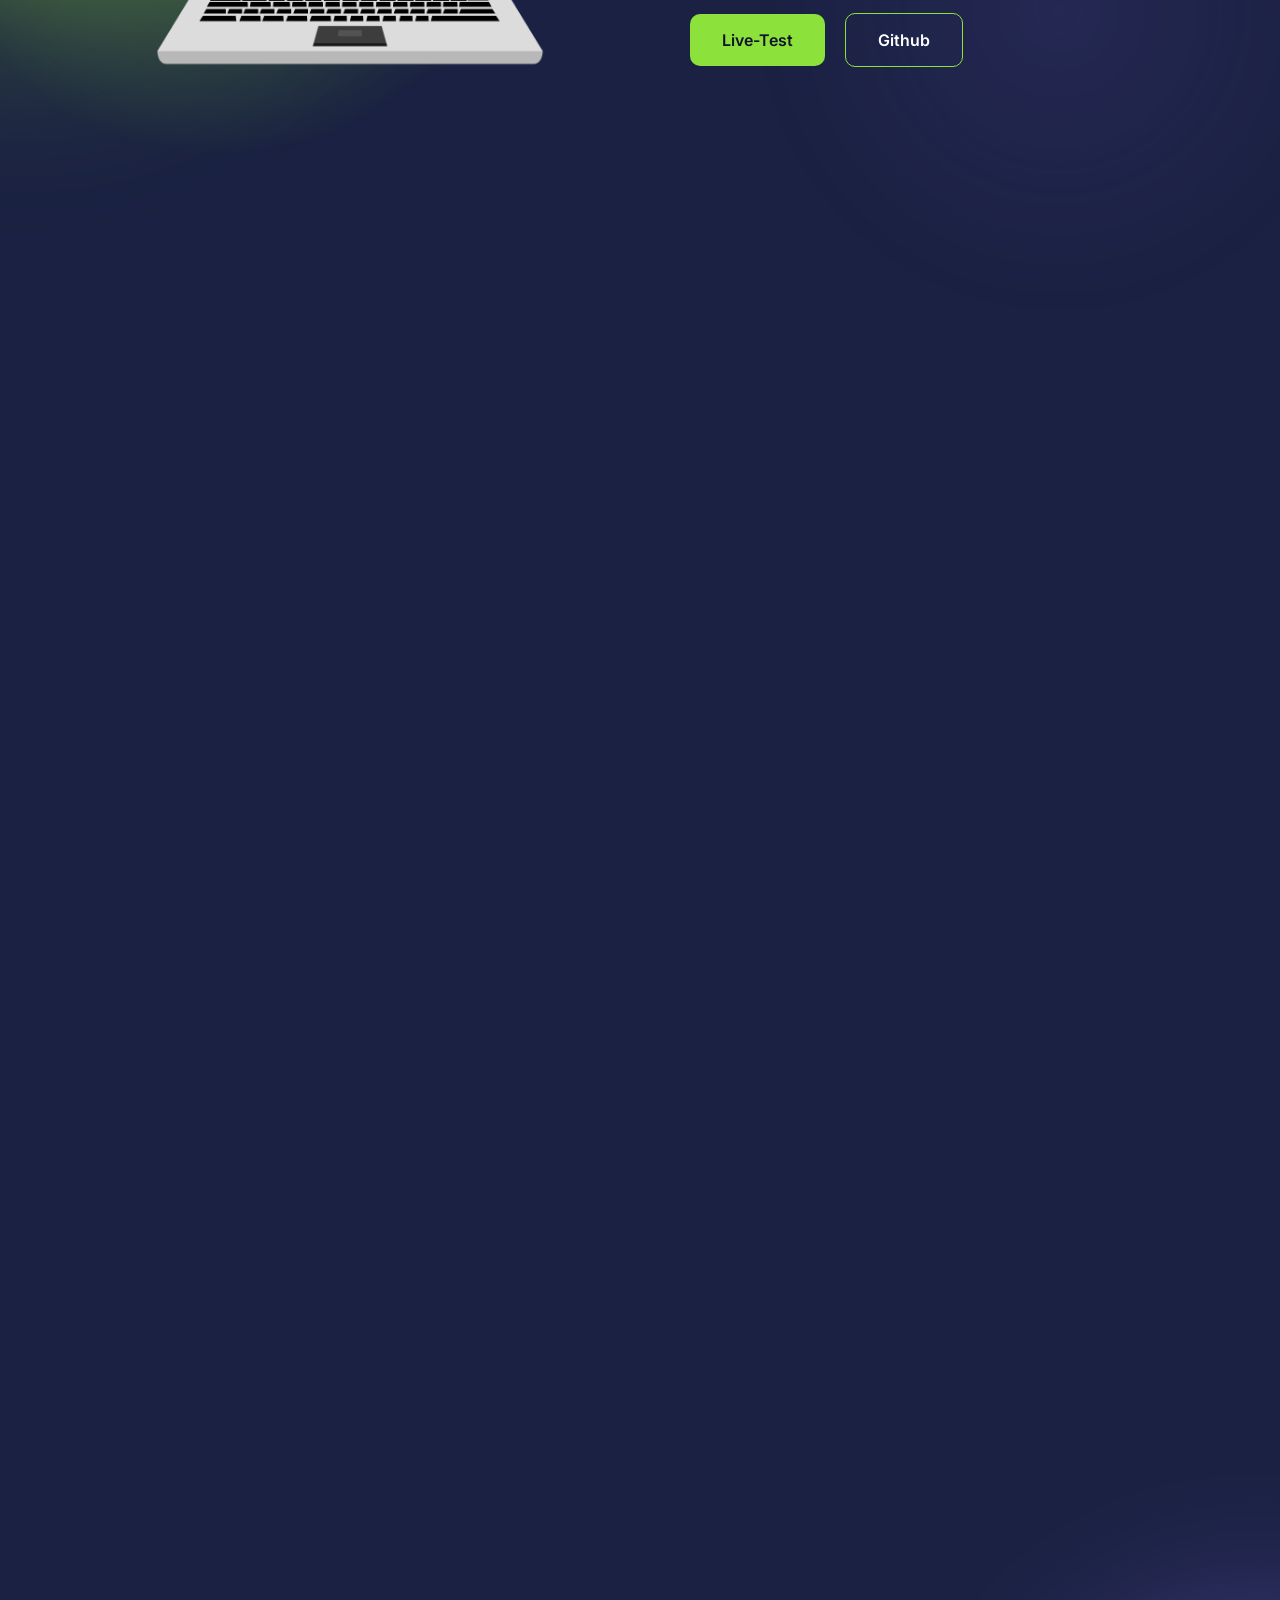
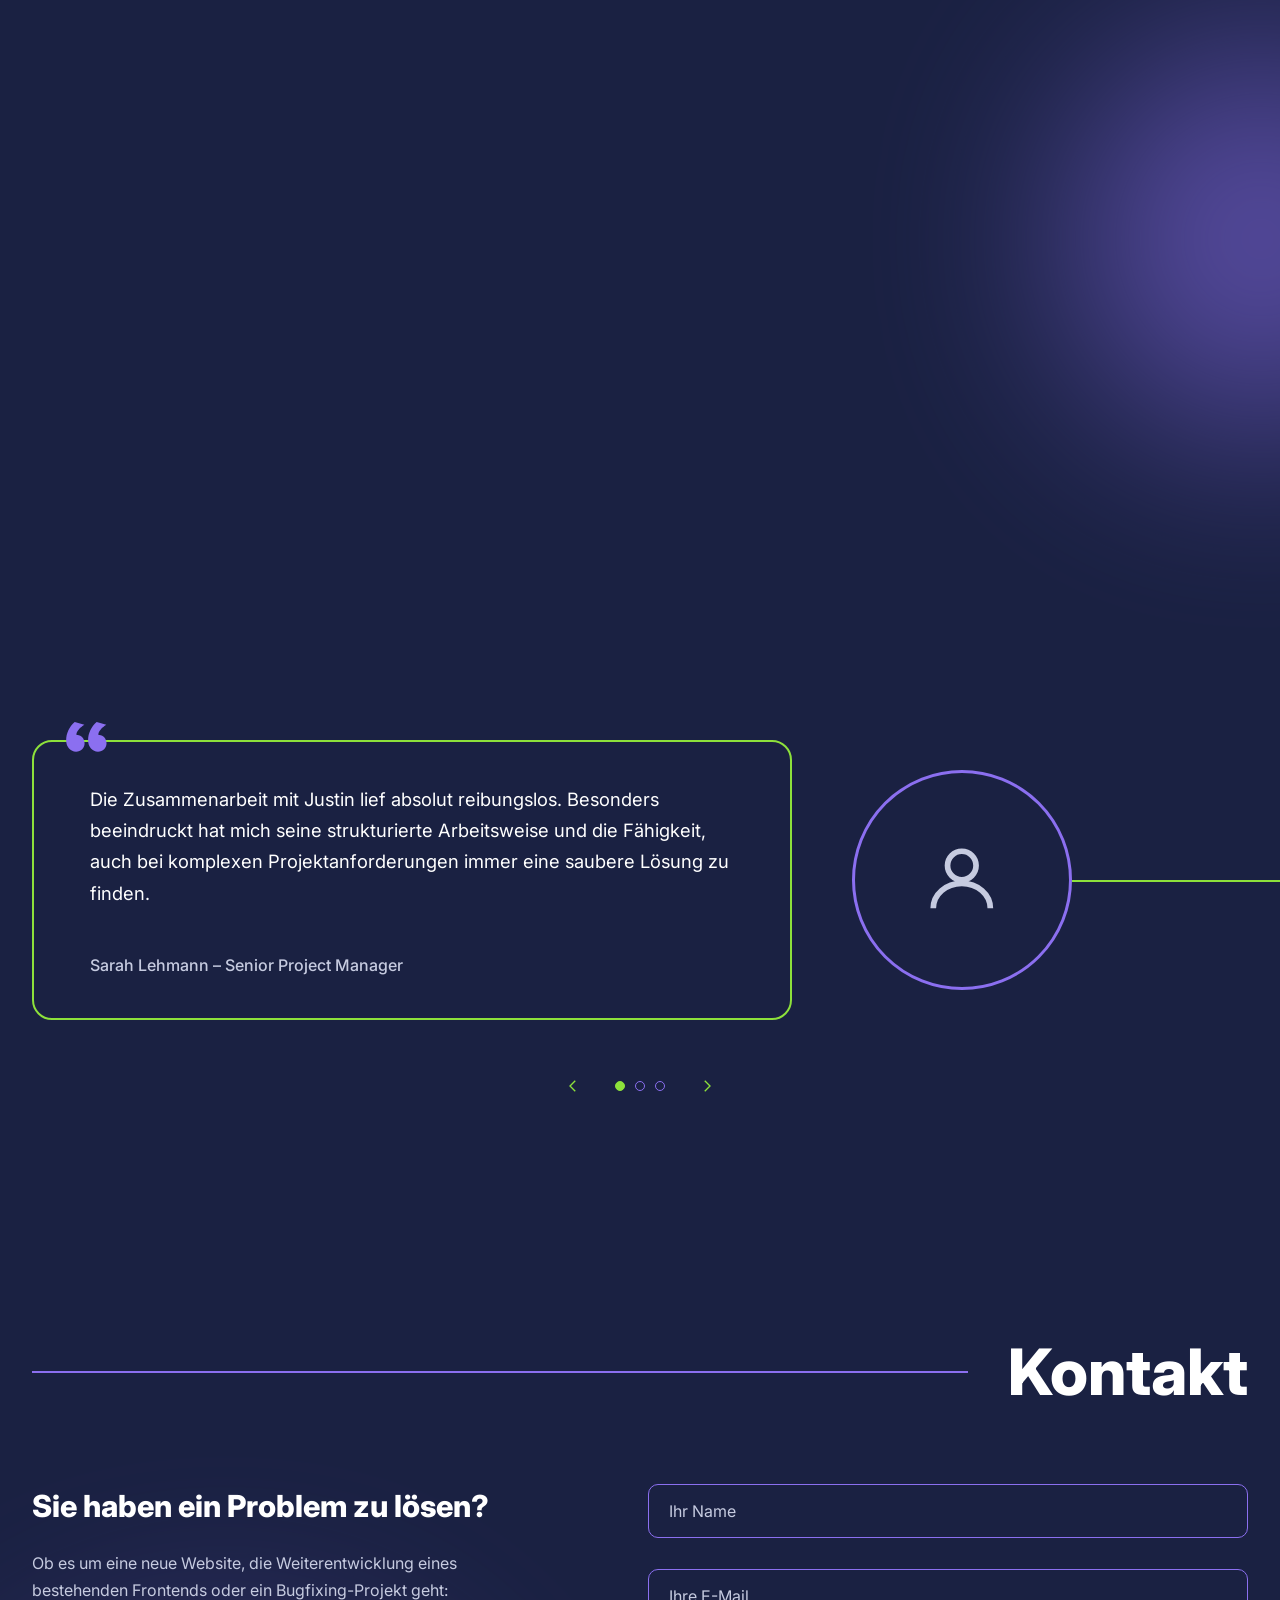
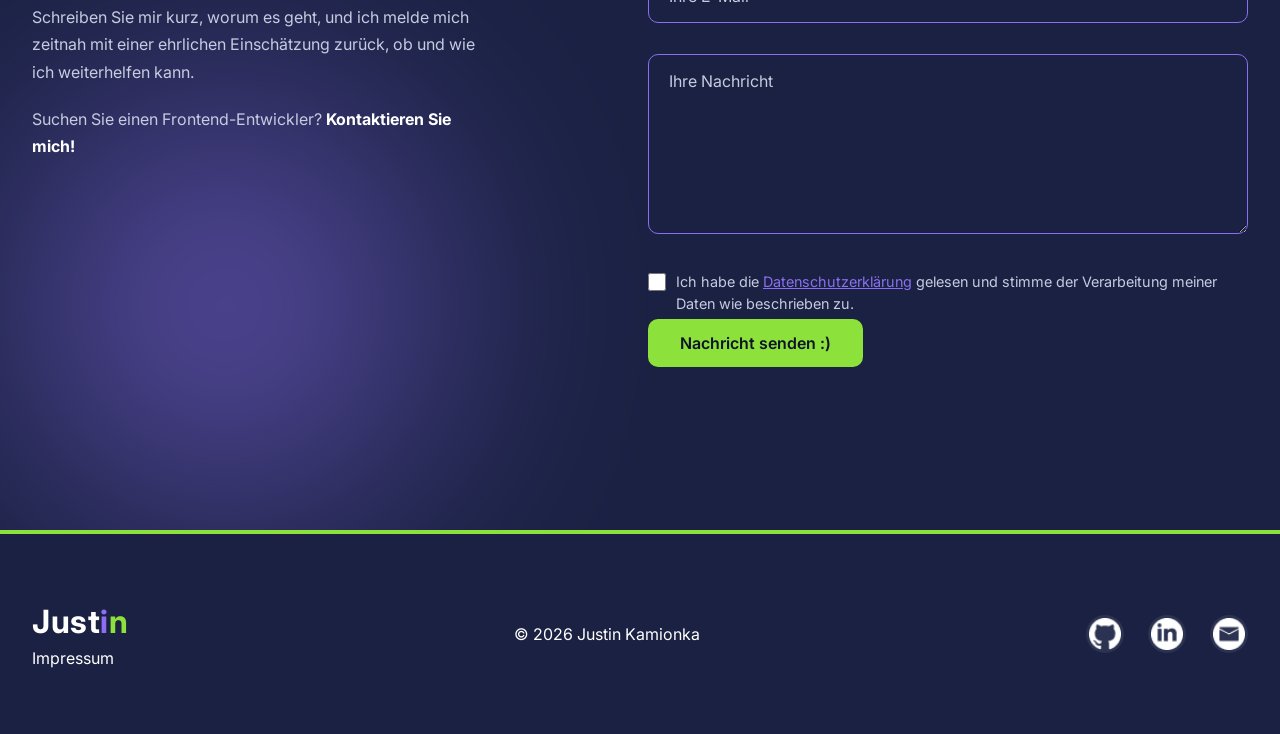
==== commit 8fad6709: "Fix the widescreen" ====
--- a/index.html
+++ b/index.html
@@ -758,8 +758,7 @@
               />
               <span data-i18n-html="contact.privacyText">
                 Ich habe die
-                <a href="./datenschutz.html" target="_blank" rel="noopener"
-                  >Datenschutzerklärung</a
+                <a href="./privacy-policy.html">Datenschutzerklärung</a
                 >
                 gelesen und stimme der Verarbeitung meiner Daten wie beschrieben
                 zu.
@@ -812,7 +811,7 @@
               >Just<span class="logo-i">i</span
               ><span class="logo-accent">n</span></a
             >
-            <a href="./impressum.html" data-i18n="footer.impressum"
+            <a href="./legal-notice.html" data-i18n="footer.impressum"
               >Impressum</a
             >
           </div>
--- a/css/style.css
+++ b/css/style.css
@@ -239,7 +239,6 @@
   overflow: hidden;
   background: var(--color-bg-dark);
   isolation: isolate;
-  box-shadow: 0px 10px 18px rgba(16, 20, 42, 0.8);
 }
 
 /* Nutzt die in index.html per <svg><clipPath id="heroCurve"> definierte Kurve,
@@ -465,6 +464,7 @@
 /* ---------- Social bar ---------- */
 .social-bar {
   position: relative;
+  z-index: 1;
   /* .hero-screen (Navbar+Hero+Social-Bar) ist auf 100dvh fixiert; ohne
      flex-shrink: 0 verliert die Social-Bar als einziges "weiches" Element
      zuerst an Höhe, wenn der Inhalt nicht passt - Icons/Mail würden dann
@@ -472,6 +472,7 @@
      (flex: 1 0 auto), hier gilt dieselbe Priorität. */
   flex-shrink: 0;
   background: var(--color-bg-light);
+  box-shadow: 0 -2px 0 var(--color-bg-light);
   padding: 28px 0;
   width: 100%;
 }
@@ -482,8 +483,12 @@
   gap: 24px;
 }
 
+/* Läuft von der Icon-Position aus nach links bis zum echten Bildschirmrand
+   (Container-Padding + Rest-Viewport), die Icons bleiben linksbündig. */
 .social-bar-line {
-  width: 90px;
+  --edge: max(32px, calc((100vw - var(--container-width)) / 2 + 32px));
+  width: calc(90px + var(--edge));
+  margin-left: calc(-1 * var(--edge));
   height: 2px;
   flex: 0 0 auto;
   background: linear-gradient(90deg, var(--color-purple), transparent);
@@ -999,8 +1004,8 @@
 
 .portfolio-sticky {
   position: sticky;
-  top: 0;
-  height: 100vh;
+  top: 120px;
+  height: calc(100dvh - 120px);
   overflow: visible;
   isolation: isolate;
 }
@@ -1064,7 +1069,7 @@
   inset: 0;
   display: flex;
   align-items: center;
-  justify-content: space-around;
+  justify-content: center;
   gap: 60px;
   opacity: 0;
   pointer-events: none;
@@ -1358,6 +1363,19 @@
    sitzt die Überschrift mittig (1fr auto 1fr), bleibt also unverändert.
    Bei .contact-header steht "Kontakt" rechts, darum bleibt padding-right
    wie beim normalen Container, damit die Überschrift an Ort und Stelle bleibt. */
+@media (min-width: 1921px) {
+  .hero-screen {
+    height: calc(100dvh - 30dvh);
+  }
+
+  /* darf innerhalb der 70dvh schrumpfen, damit .hero-scroll (absolute am
+     unteren Hero-Rand) sichtbar bleibt statt unter der Social-Bar zu liegen */
+  .hero {
+    flex: 1 1 auto;
+    min-height: 0;
+  }
+}
+
 @media (min-width: 1440px) {
   .portfolio-header {
     max-width: none;
--- a/css/respo.css
+++ b/css/respo.css
@@ -64,6 +64,11 @@
     scroll-margin-top: 76px;
   }
 
+  .portfolio-sticky {
+    top: 60px;
+    height: calc(100dvh - 60px);
+  }
+
   .nav-menu.is-open {
     opacity: 1;
     visibility: visible;
